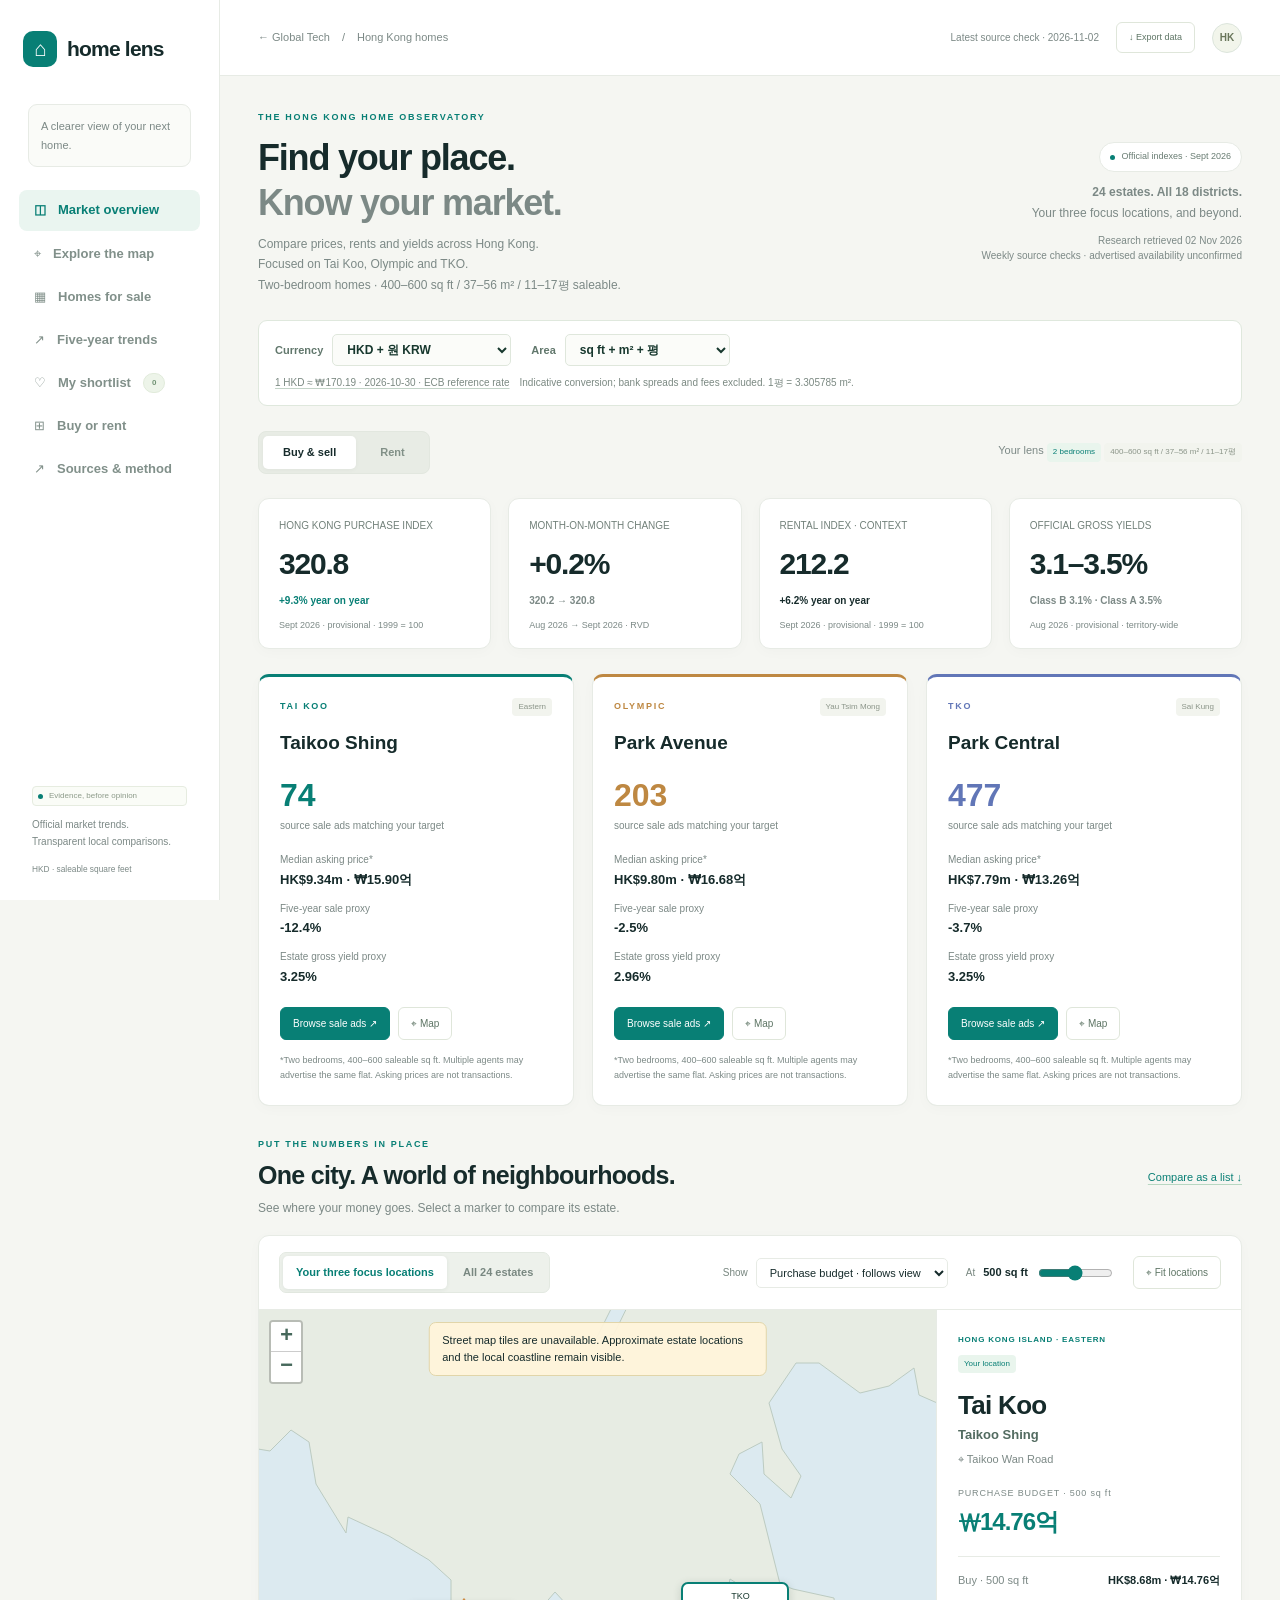
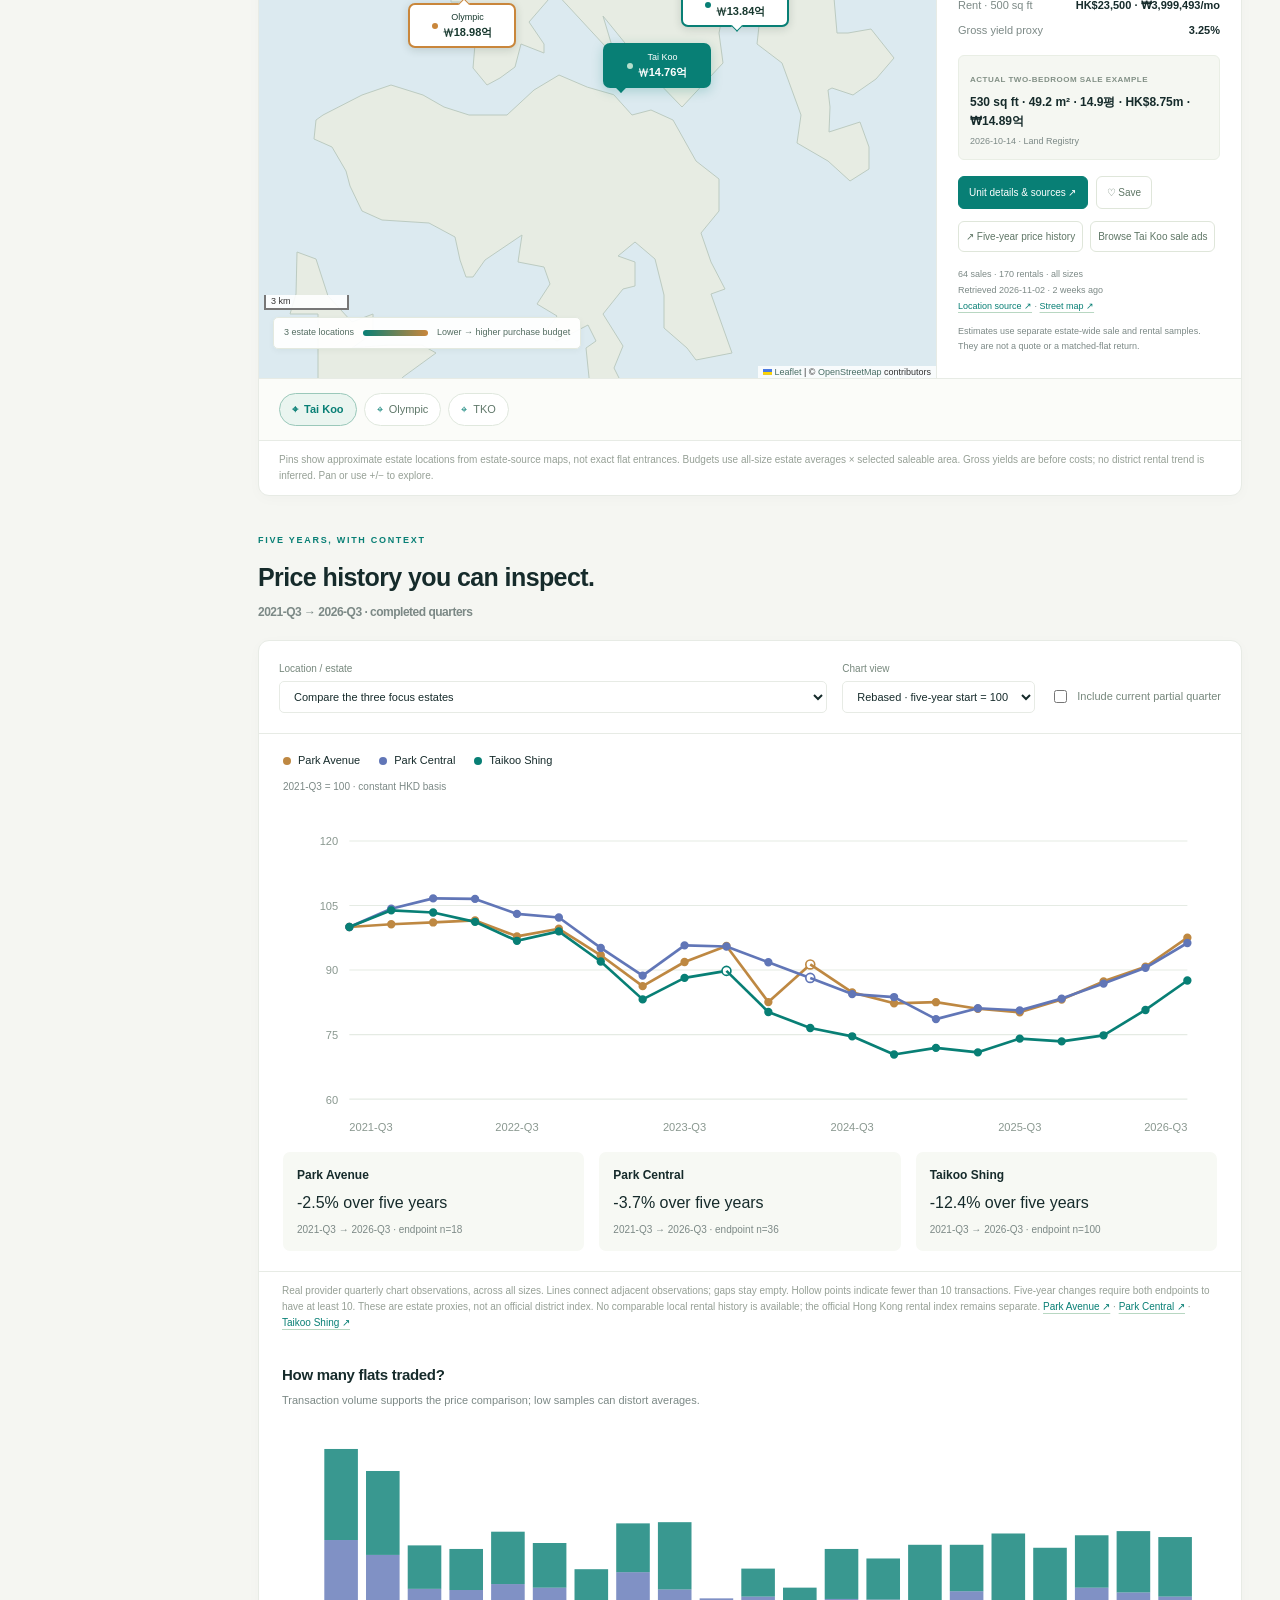
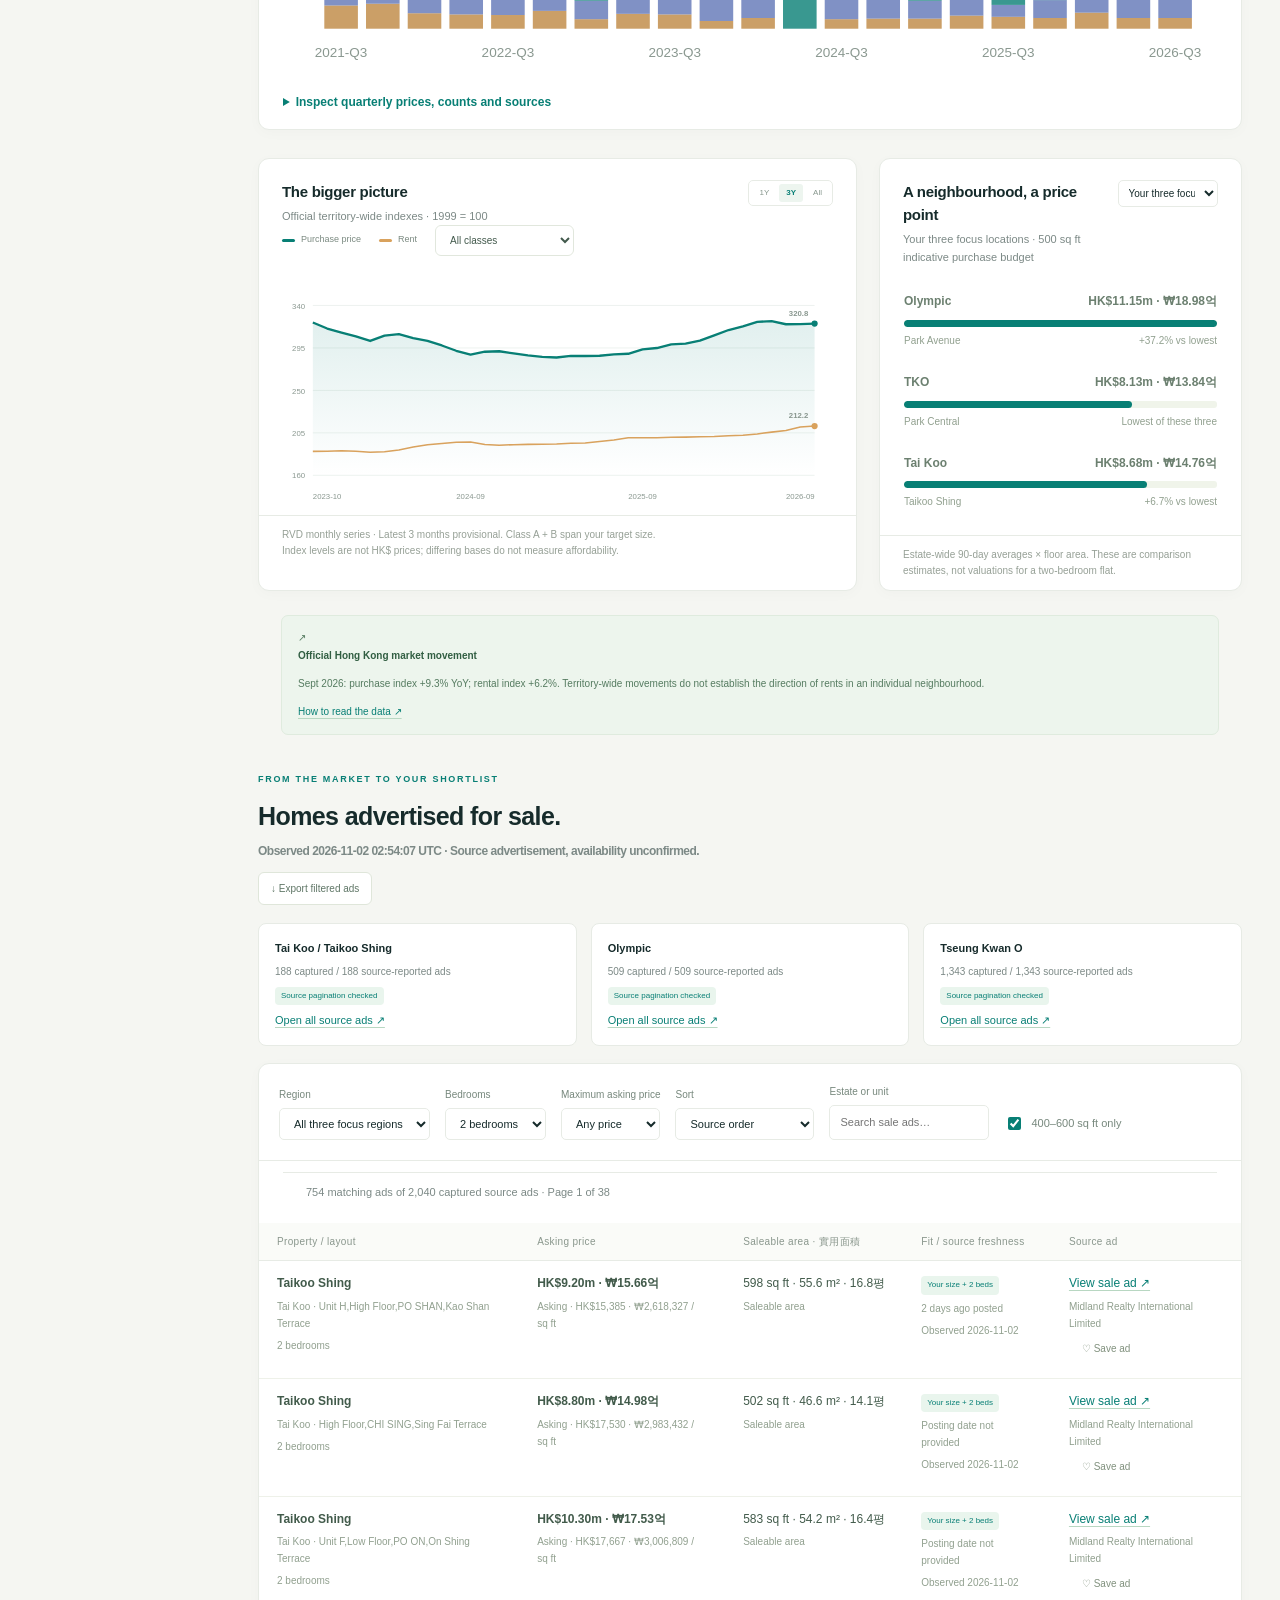
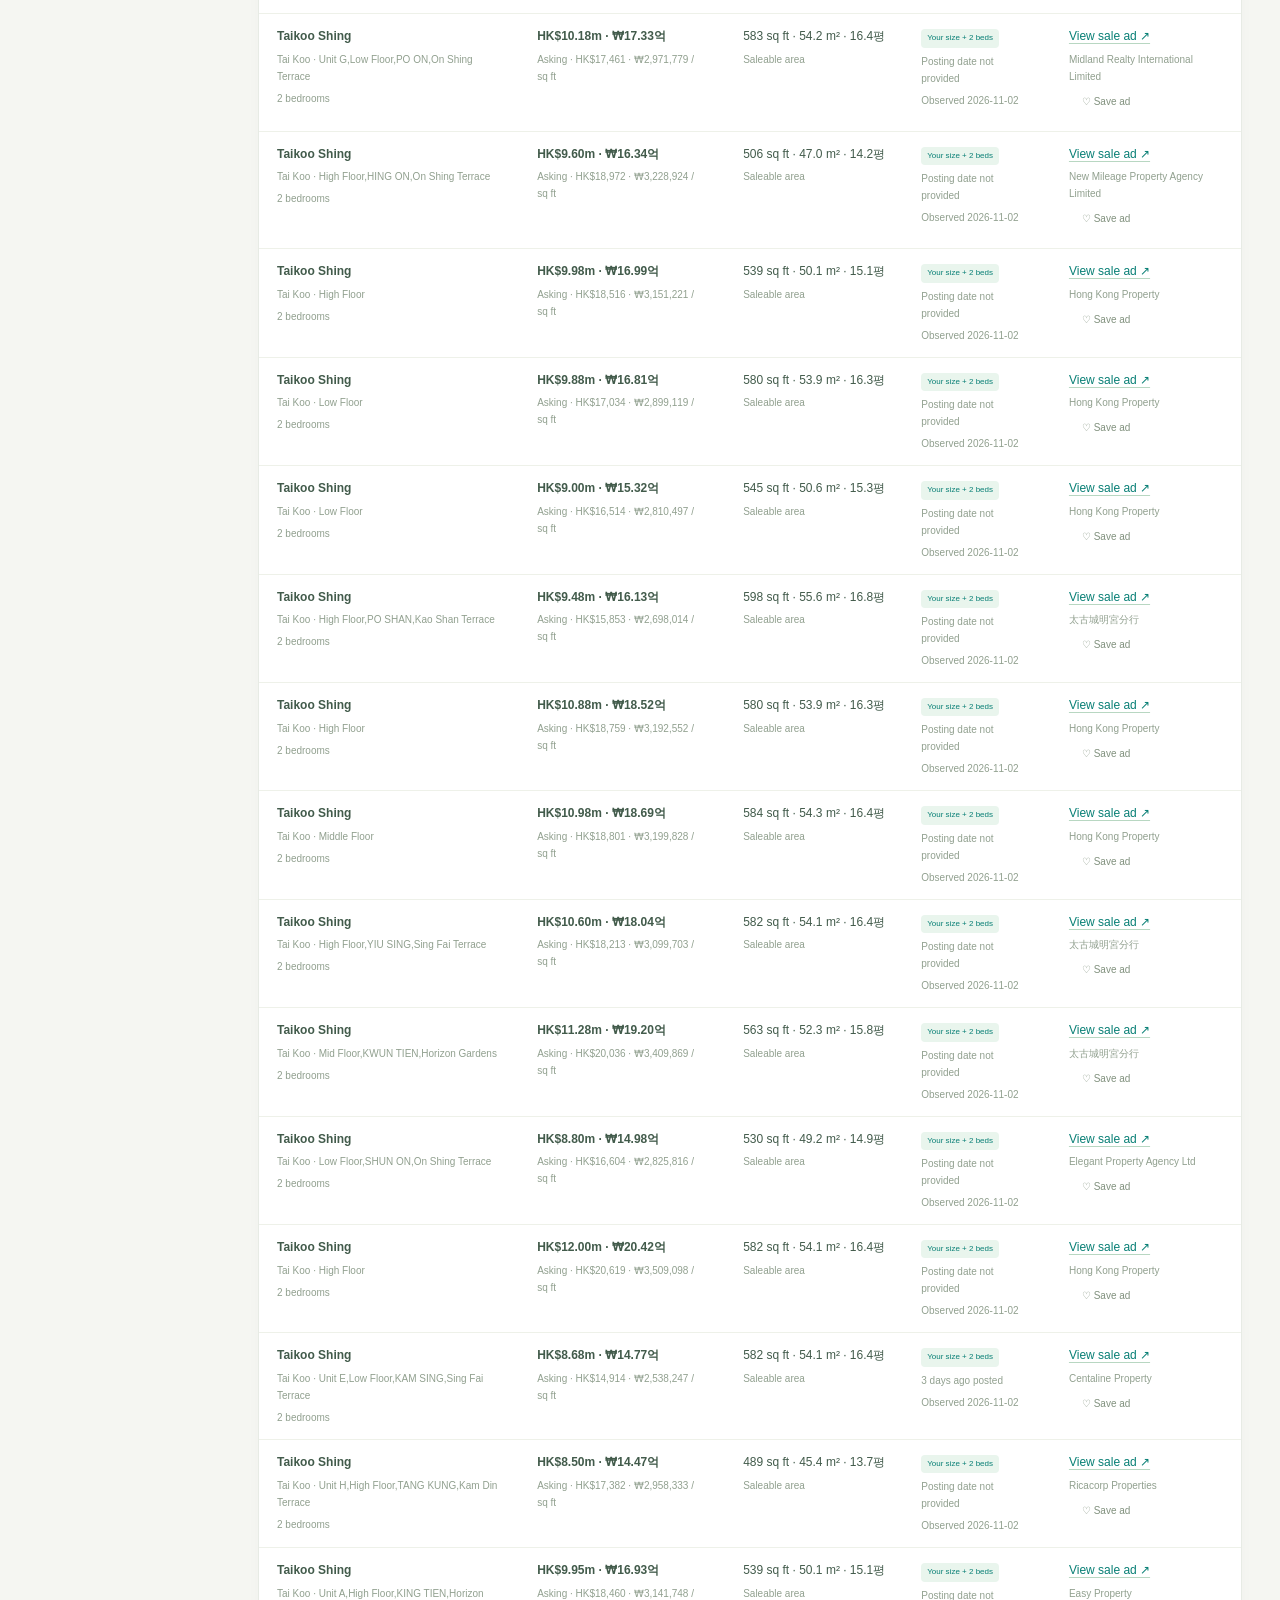
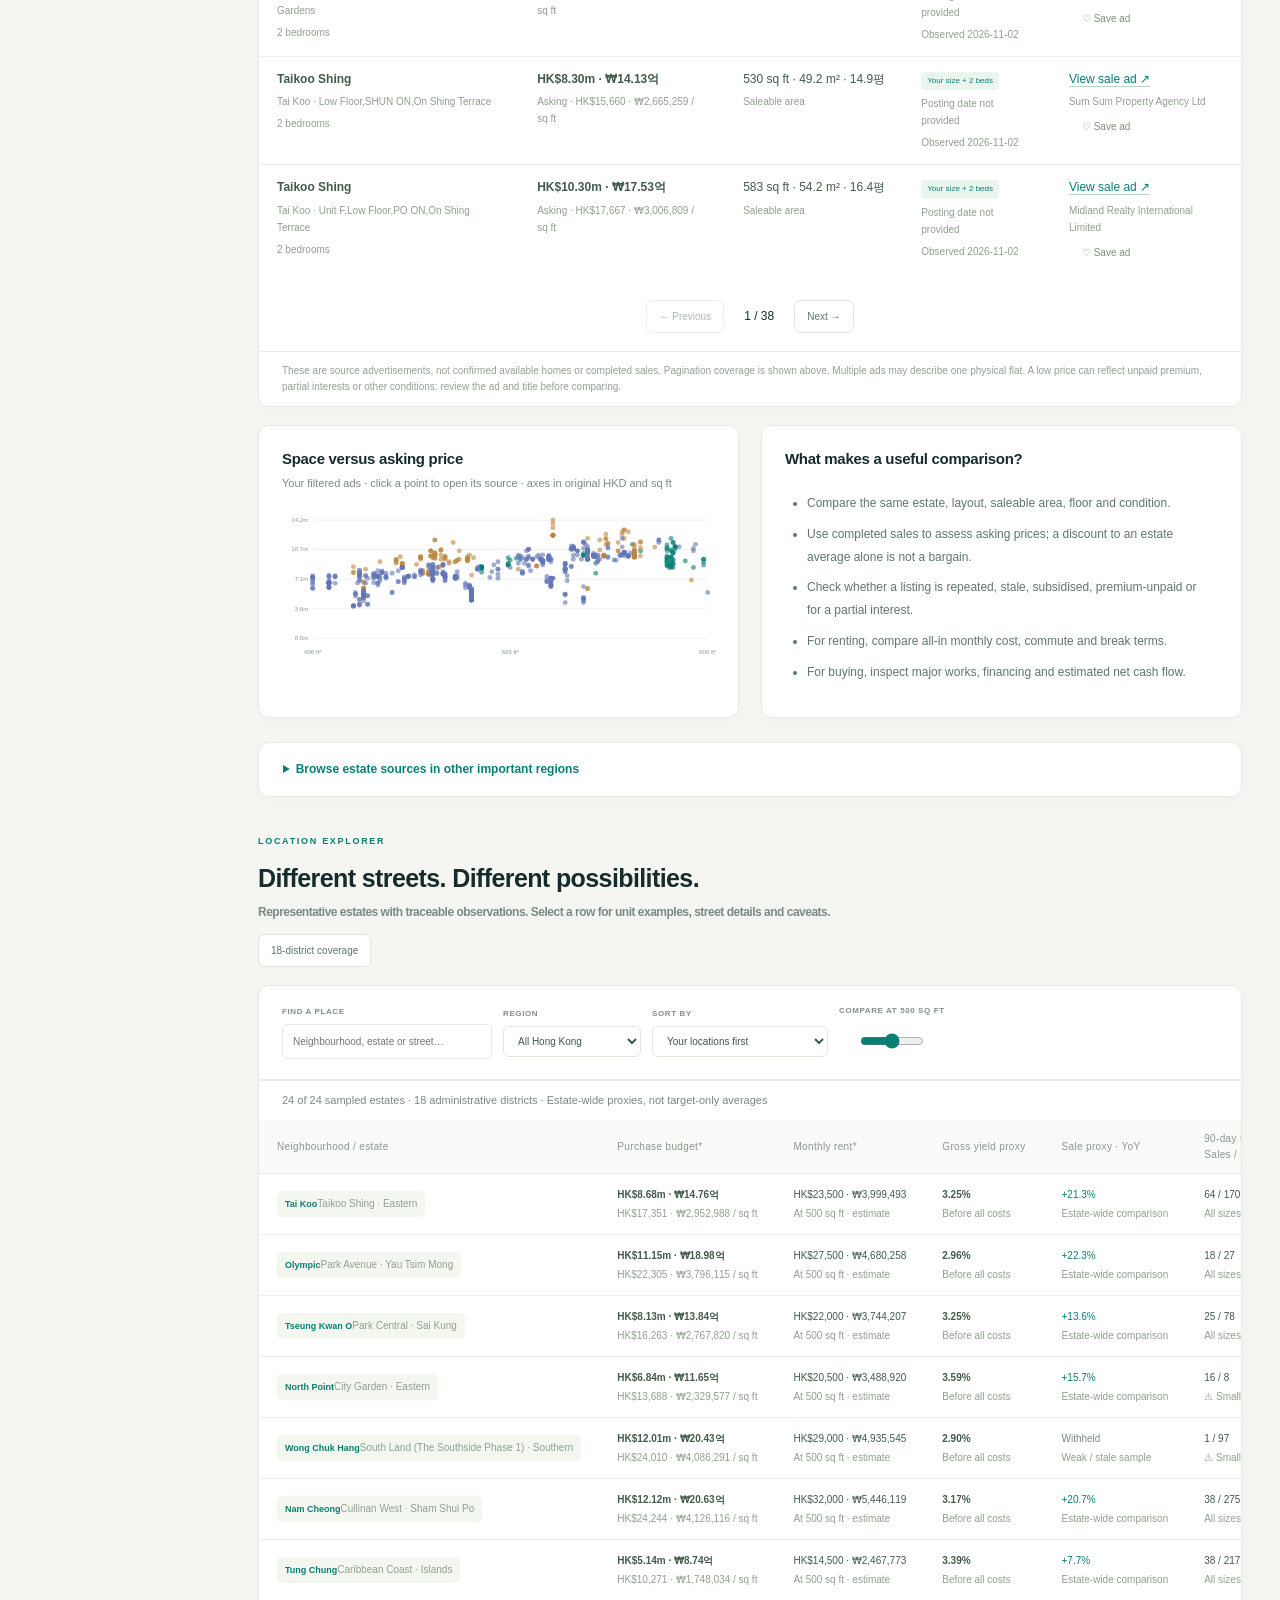
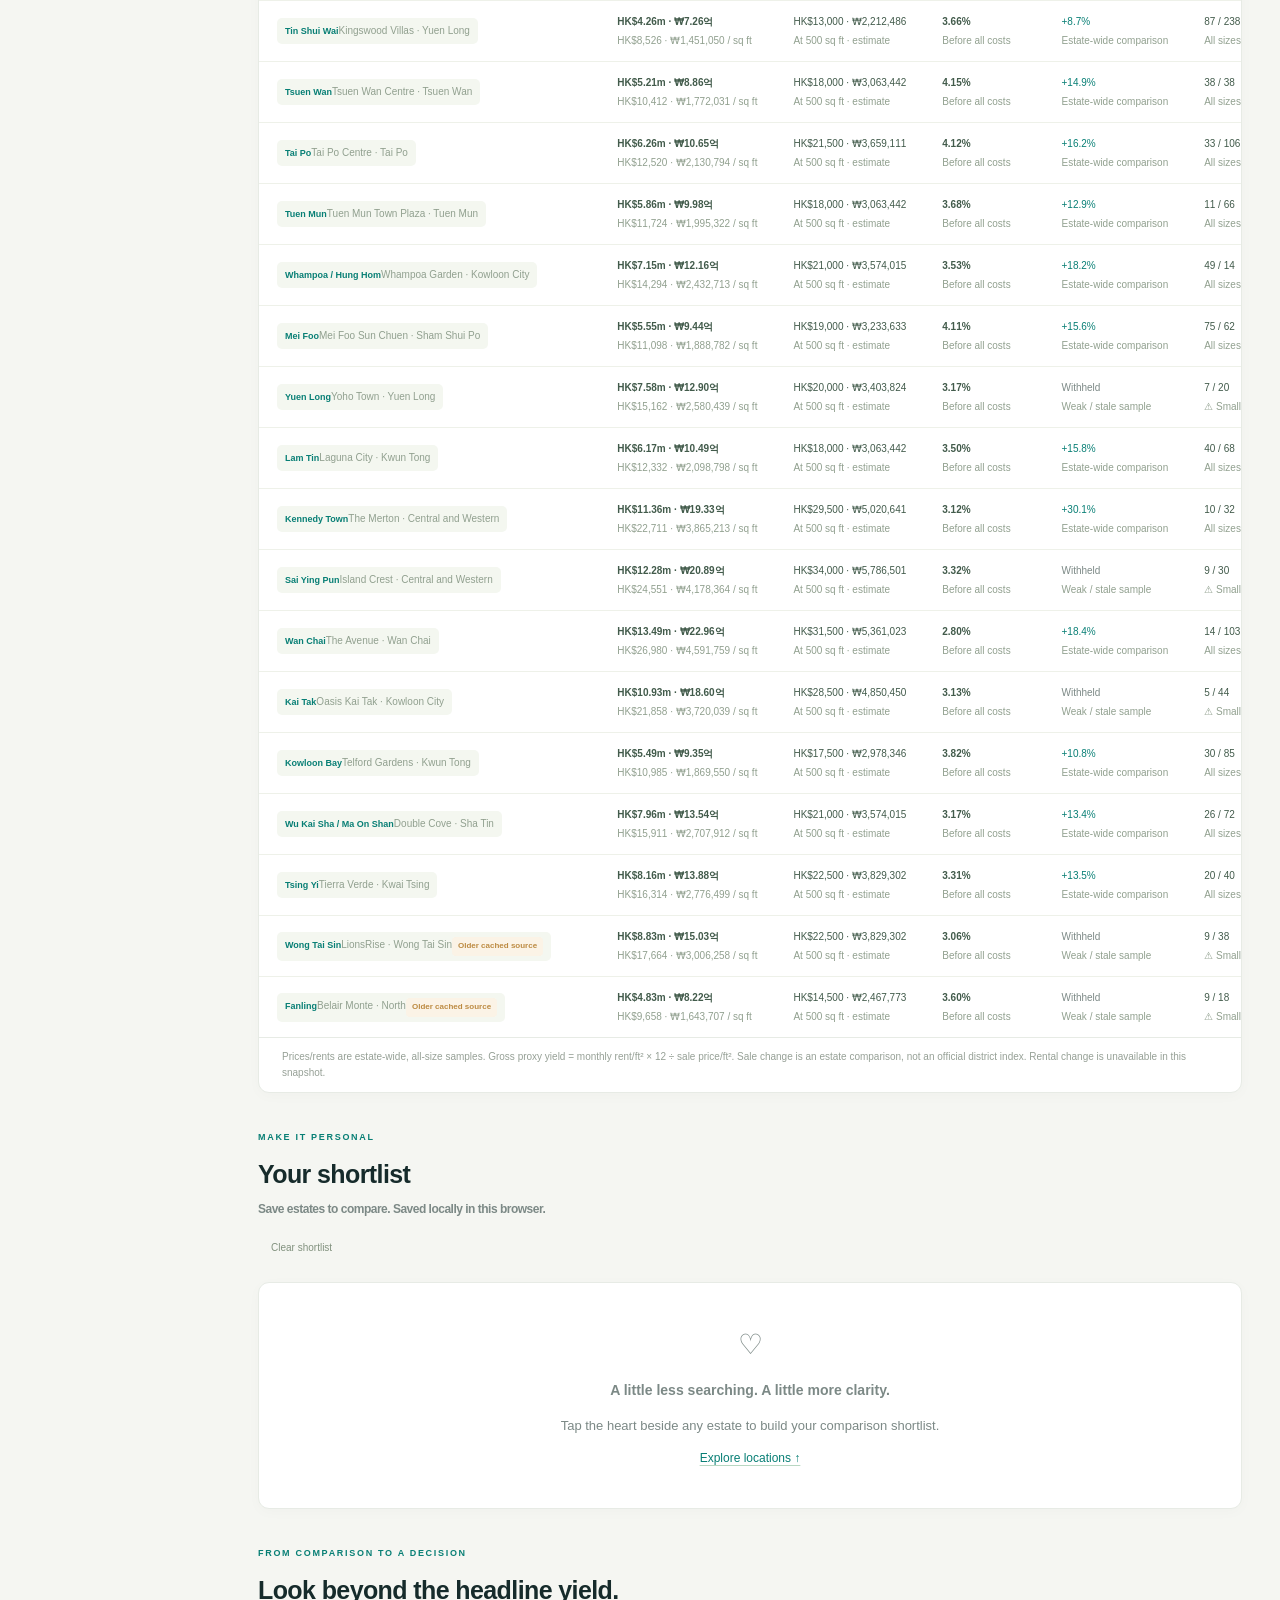
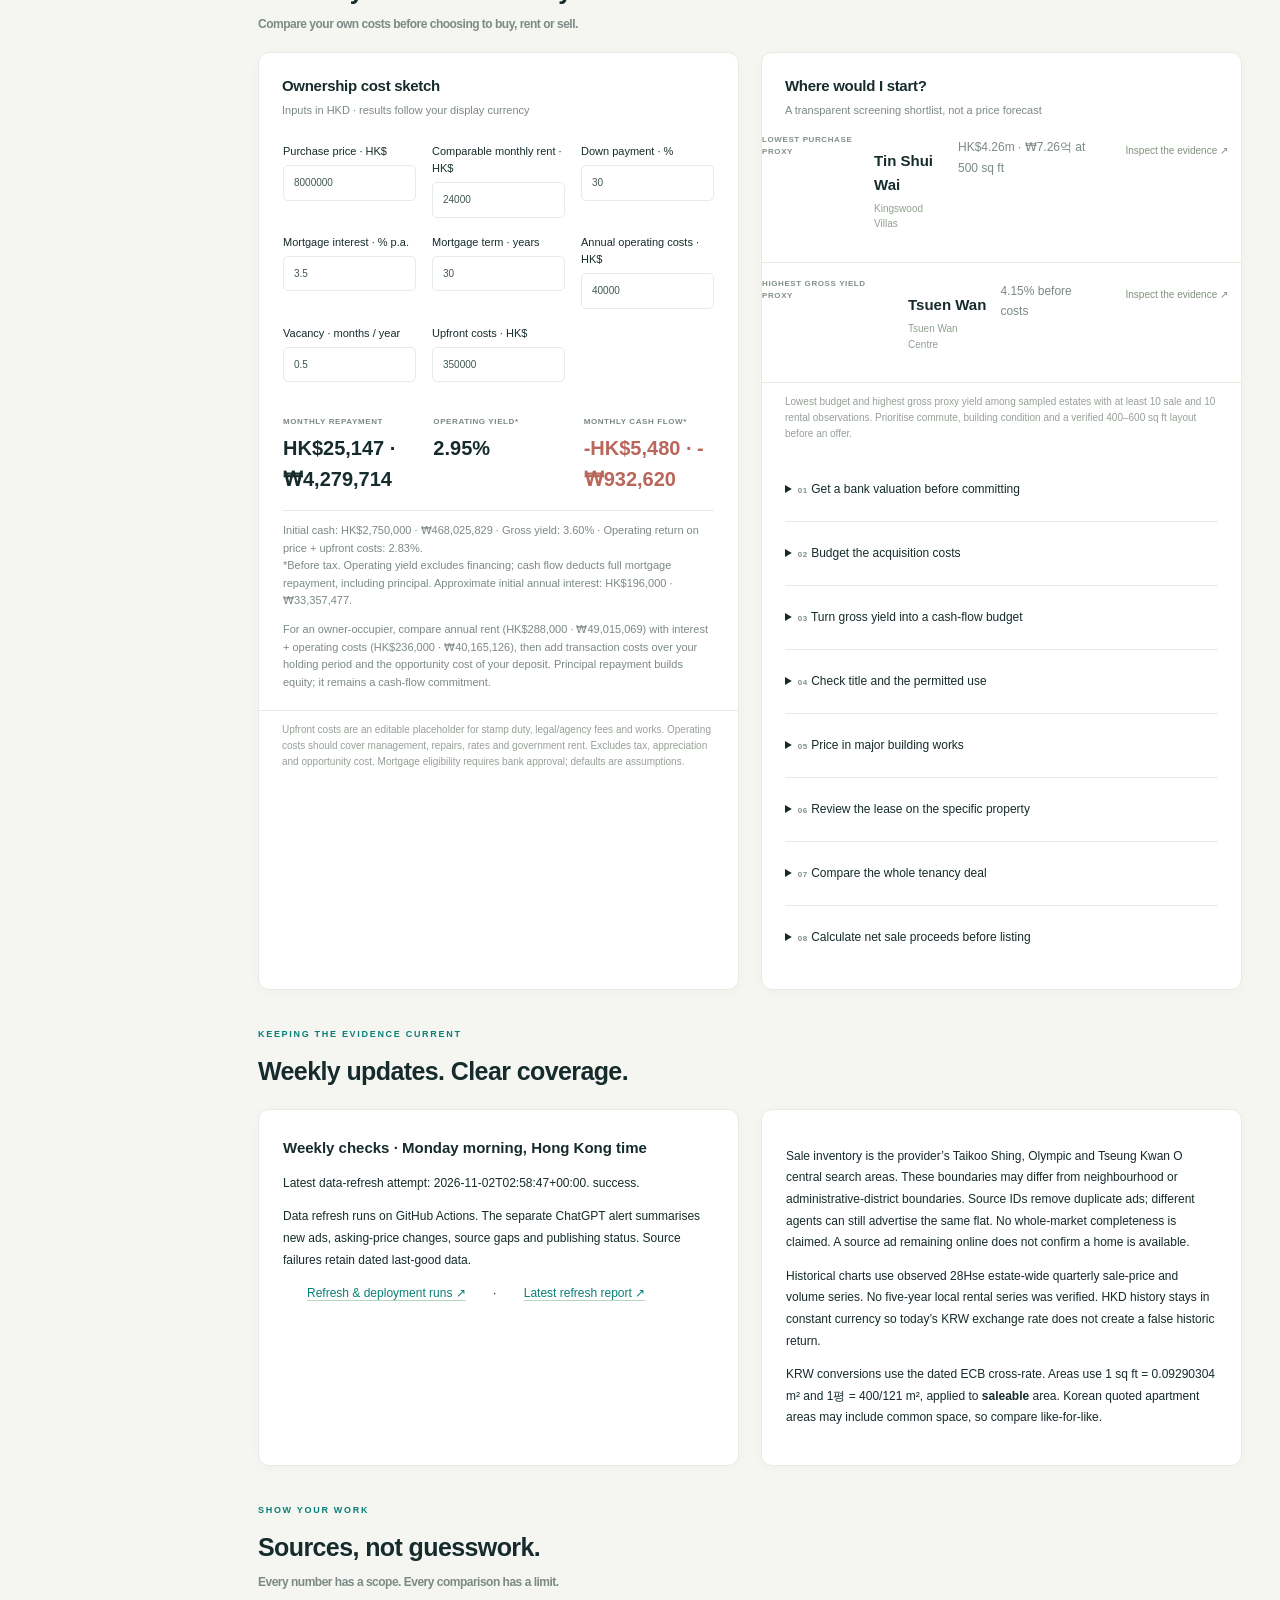
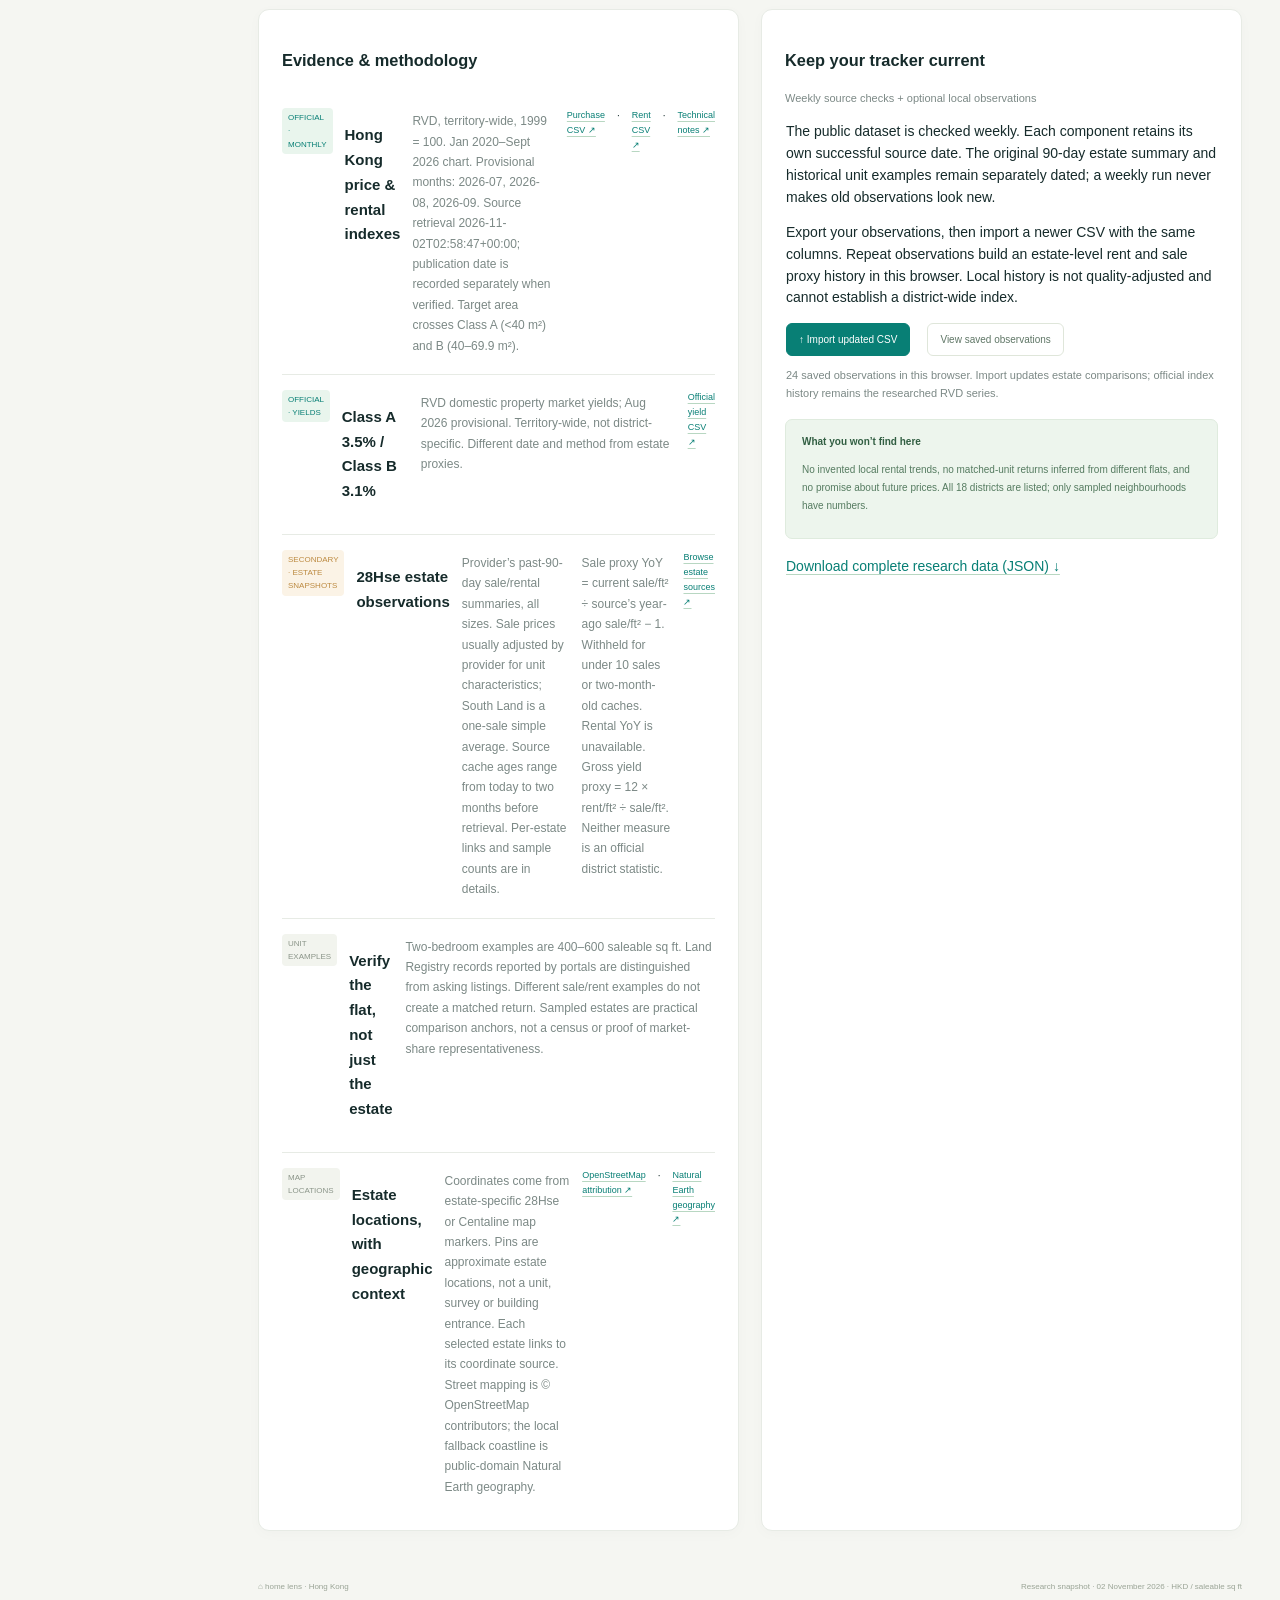
==== hong-kong-property/index.html @ 14cf3d38 "Add Hong Kong property map, sale inventory, five-year trends and weekly refresh [refresh-property]" ====
<!doctype html>
<html lang="en"><head><meta charset="utf-8"><meta name="viewport" content="width=device-width,initial-scale=1"><meta name="description" content="Compare Hong Kong home prices, rents and indicative yields, with official market indexes and traceable estate observations."><title>Home Lens — Hong Kong property tracker</title><link rel="stylesheet" href="vendor/leaflet.css"><link rel="stylesheet" href="style.css"><link rel="stylesheet" href="map.css"><link rel="stylesheet" href="preferences.css"><link rel="stylesheet" href="market.css"></head>
<body><div class="app-shell"><aside class="sidebar"><a href="#overview" class="brand"><span class="brand-icon">⌂</span> home lens<span class="mini-label">HONG KONG</span></a><div class="sidebar-note">A clearer view of your next home.</div><nav aria-label="Main navigation"><a class="nav-link active" href="#overview">◫ <span>Market overview</span></a><a class="nav-link" href="#map-view">⌖ <span>Explore the map</span></a><a class="nav-link" href="#for-sale">▦ <span>Homes for sale</span></a><a class="nav-link" href="#local-history">↗ <span>Five-year trends</span></a><a class="nav-link" href="#shortlist">♡ <span>My shortlist</span><span id="watchCount" class="pill">0</span></a><a class="nav-link" href="#decision">⊞ <span>Buy or rent</span></a><a class="nav-link" href="#sources">↗ <span>Sources & method</span></a></nav><div class="sidebar-bottom"><div class="source-badge"><span class="status-dot"></span> Evidence, before opinion</div><p>Official market trends.<br>Transparent local comparisons.</p><small>HKD · saleable square feet</small></div></aside>
<main class="main"><header class="topbar"><div class="breadcrumb"><a href="https://hangyul-son.github.io/global-tech-team-features/">← Global Tech</a><span>/</span> Hong Kong homes</div><div class="top-actions"><span class="muted" id="snapshotLabel">Research snapshot · 02 Nov 2026</span><button class="btn btn-outline" id="exportBtn">↓ Export data</button><span class="avatar">HK</span></div></header><div class="content">
<section id="overview"><div class="hero"><div class="hero-copy"><div class="eyebrow">THE HONG KONG HOME OBSERVATORY</div><h1>Find your place.<br><span class="muted">Know your market.</span></h1><p>Compare prices, rents and yields across Hong Kong.<br>Focused on Tai Koo, Olympic and TKO.<br>Two-bedroom homes · 400–600 sq ft / 37–56 m² / 11–17평 saleable.</p></div><div class="hero-meta"><span class="badge"><span class="status-dot"></span> <span id="officialPeriod">Official indexes · Sep 2026</span></span><p id="coverageHero">Loading verified observations…</p><small>Research retrieved 02 Nov 2026<br>Weekly source checks · advertised availability unconfirmed</small></div></div>
<div id="displayPreferences"></div><div class="tabs-row"><div class="mode-tabs" role="tablist" aria-label="Market view"><button class="mode-btn active" data-mode="buy" role="tab" aria-selected="true">Buy & sell</button><button class="mode-btn" data-mode="rent" role="tab" aria-selected="false">Rent</button></div><span class="help-text">Your lens <span class="tag teal">2 bedrooms</span> <span class="tag">400–600 sq ft / 37–56 m² / 11–17평</span></span></div>
<div class="metrics" id="metrics"></div><div id="focusCards" class="focus-grid"></div>
<section id="map-view" class="map-section" aria-labelledby="mapTitle">
<div class="map-heading"><div><div class="eyebrow">PUT THE NUMBERS IN PLACE</div><h2 id="mapTitle">One city. A world of neighbourhoods.</h2><p>See where your money goes. Select a marker to compare its estate.</p></div><a class="inline-link" href="#explore">Compare as a list ↓</a></div>
<div class="panel map-panel"><div class="map-toolbar"><div class="map-scope" role="group" aria-label="Locations on map"><button class="active" data-map-scope="featured" aria-pressed="true">Your three focus locations</button><button data-map-scope="all" aria-pressed="false">All 24 estates</button></div><div class="map-controls"><label for="mapMetric">Show<select id="mapMetric"><option value="auto">Purchase budget</option><option value="sale">Purchase budget</option><option value="rent">Monthly rent</option><option value="yield">Gross yield proxy</option></select></label><label for="mapSize">At <strong id="mapSizeLabel">500 sq ft</strong><input type="range" id="mapSize" min="400" max="600" step="10" value="500" aria-label="Floor area for map estimates"></label><button id="fitMap" class="btn btn-outline">⌖ Fit locations</button></div></div>
<div class="map-layout"><div class="map-stage"><div id="propertyMap" role="region" aria-label="Interactive Hong Kong estate map"></div><div id="mapNotice" class="map-notice hidden" role="status">Street map tiles are unavailable. Approximate estate locations and the local coastline remain visible.</div><div class="map-key"><span id="mapCount">3 locations</span><span class="map-gradient"></span><span id="mapLegend">Lower → higher purchase budget</span></div></div><aside id="mapEstateCard" class="map-estate-card" aria-label="Selected estate details" aria-live="polite"></aside></div>
<div class="map-quick-locations" id="mapQuickLocations" aria-label="Jump to a featured location"></div><div class="chart-foot">Pins show approximate estate locations from estate-source maps, not exact flat entrances. Budgets use all-size estate averages × selected saleable area. Gross yields are before costs; no district rental trend is inferred. Pan or use +/− to explore.</div></div></section>

<section id="local-history" class="market-section"><div class="section-title"><div><div class="eyebrow">FIVE YEARS, WITH CONTEXT</div><h2>Price history you can inspect.</h2><p id="localTrendPeriod">Loading quarterly estate observations…</p></div></div><div class="panel"><div class="trend-controls"><label>Location / estate<select id="trendEstate"><option value="focus">Compare the three focus estates</option></select></label><label>Chart view<select id="trendMeasure"><option value="rebased">Rebased · five-year start = 100</option><option value="absolute">Actual HK$ / saleable sq ft</option></select></label><label class="checkbox-label"><input type="checkbox" id="showPartial"> Include current partial quarter</label></div><div class="local-trend-legend" id="localTrendLegend"></div><div id="localTrendUnit" class="chart-axis-note"></div><div id="localTrendChart" class="chart-wrap"></div><div id="localTrendStats" class="local-trend-stats"></div><div class="chart-foot" id="trendMethod"></div><div class="panel-head"><div><h3 class="panel-title">How many flats traded?</h3><p class="panel-subtitle">Transaction volume supports the price comparison; low samples can distort averages.</p></div></div><div id="volumeChart" class="chart-wrap"></div><details class="trend-data-table"><summary>Inspect quarterly prices, counts and sources</summary><div class="table-wrap"><table><thead><tr><th>Estate</th><th>Quarter</th><th>Sale price / area</th><th>Transactions</th><th>Evidence</th></tr></thead><tbody id="trendDataRows"></tbody></table></div></details></div></section>
<div class="chart-grid"><article class="panel"><div class="panel-head"><div><h2 class="panel-title">The bigger picture</h2><p class="panel-subtitle">Official territory-wide indexes · 1999 = 100</p></div><div class="range-tabs" aria-label="Chart time range"><button class="range-btn" data-range="12">1Y</button><button class="range-btn active" data-range="36">3Y</button><button class="range-btn" data-range="all">All</button></div></div><div class="legend"><span><i class="legend-dot" style="background:#087f75"></i>Purchase price</span><span><i class="legend-dot" style="background:#d9a25d"></i>Rent</span><select id="indexClass" aria-label="Index property class"><option value="">All classes</option><option value="A">Class A · under 40 m²</option><option value="B">Class B · 40–69.9 m²</option></select></div><div id="indexChart" class="chart-wrap"></div><div class="chart-foot">RVD monthly series · Latest 3 months provisional. Class A + B span your target size.<br>Index levels are not HK$ prices; differing bases do not measure affordability.</div></article>
<article class="panel"><div class="panel-head"><div><h2 class="panel-title" id="barTitle">A neighbourhood, a price point</h2><p class="panel-subtitle" id="barSubtitle">Your three focus locations · 500 sq ft indicative budget</p></div><select id="barScope" aria-label="Locations shown in comparison chart"><option value="featured">Your three focus locations</option><option value="all">All 24 estates</option></select></div><div id="districtBars" class="comparison-bars"></div><div class="chart-foot">Estate-wide 90-day averages × floor area. These are comparison estimates, not valuations for a two-bedroom flat.</div></article></div>
<div class="callout"><span>↗</span><div><strong id="marketHeadline">Loading market signal…</strong><p id="marketSignal"></p></div><a class="inline-link" href="#sources">How to read the data ↗</a></div></section>
<section id="for-sale" class="market-section"><div class="section-title"><div><div class="eyebrow">FROM THE MARKET TO YOUR SHORTLIST</div><h2>Homes advertised for sale.</h2><p id="inventoryAsOf">Loading source inventory…</p></div><button class="btn btn-outline" id="exportListings">↓ Export filtered ads</button></div><div id="inventoryCoverage" class="inventory-coverage"></div><div class="panel"><div class="listing-filters"><label>Region<select id="listingRegion"><option value="all">All three focus regions</option><option value="taikoo">Tai Koo / Taikoo Shing</option><option value="olympic">Olympic</option><option value="tko">TKO central</option></select></label><label>Bedrooms<select id="listingBeds"><option value="2">2 bedrooms</option><option value="all">All layouts</option><option value="1">1 bedroom</option><option value="3">3 bedrooms</option><option value="4">4 bedrooms</option></select></label><label>Maximum asking price<select id="listingBudget"><option value="">Any price</option><option value="6000000">HK$6m</option><option value="8000000">HK$8m</option><option value="10000000">HK$10m</option><option value="12000000">HK$12m</option><option value="15000000">HK$15m</option></select></label><label>Sort<select id="listingSort"><option value="source">Source order</option><option value="price">Lowest asking price</option><option value="psf">Lowest price / area</option><option value="area">Largest floor area</option></select></label><label>Estate or unit<input id="listingSearch" type="search" placeholder="Search sale ads…"></label><label class="checkbox-label"><input id="listingTarget" type="checkbox" checked> 400–600 sq ft only</label></div><p id="listingCount" class="table-count"></p><div class="table-wrap"><table class="sale-listings-table"><thead><tr><th>Property / layout</th><th>Asking price</th><th>Saleable area · 實用面積</th><th>Fit / source freshness</th><th>Source ad</th></tr></thead><tbody id="saleListingRows"></tbody></table></div><div class="listing-pagination"><button class="btn btn-outline" id="listingPrev">← Previous</button><span id="listingPageLabel"></span><button class="btn btn-outline" id="listingNext">Next →</button></div><div class="chart-foot">These are source advertisements, not confirmed available homes or completed sales. Pagination coverage is shown above. Multiple ads may describe one physical flat. A low price can reflect unpaid premium, partial interests or other conditions: review the ad and title before comparing.</div></div><div class="grid-two" style="margin-top:18px"><article class="panel"><div class="panel-head"><div><h3 class="panel-title">Space versus asking price</h3><p class="panel-subtitle">Your filtered ads · click a point to open its source · axes in original HKD and sq ft</p></div></div><div id="inventoryScatter" class="chart-wrap"></div></article><article class="panel"><div class="panel-head"><div><h3 class="panel-title">What makes a useful comparison?</h3></div></div><ul class="market-checks"><li>Compare the same estate, layout, saleable area, floor and condition.</li><li>Use completed sales to assess asking prices; a discount to an estate average alone is not a bargain.</li><li>Check whether a listing is repeated, stale, subsidised, premium-unpaid or for a partial interest.</li><li>For renting, compare all-in monthly cost, commute and break terms.</li><li>For buying, inspect major works, financing and estimated net cash flow.</li></ul></article></div><details class="panel region-source-directory"><summary>Browse estate sources in other important regions</summary><div id="otherRegionSources" class="neighborhood-grid"></div></details></section>
<section id="explore"><div class="section-title"><div><div class="eyebrow">LOCATION EXPLORER</div><h2>Different streets. Different possibilities.</h2><p>Representative estates with traceable observations. Select a row for unit examples, street details and caveats.</p></div><button class="btn btn-outline" id="coverageBtn">18-district coverage</button></div>
<div class="panel"><div class="filters"><div class="field"><label for="search">Find a place</label><input class="search-input" id="search" placeholder="Neighbourhood, estate or street…" type="search"></div><div class="field"><label for="region">Region</label><select id="region"><option value="all">All Hong Kong</option><option>Hong Kong Island</option><option>Kowloon</option><option>New Territories</option></select></div><div class="field"><label for="sort">Sort by</label><select id="sort"><option value="featured">Your locations first</option><option value="price">Lowest purchase budget</option><option value="rent">Lowest monthly rent</option><option value="yield">Highest indicative yield</option><option value="change">Highest sale proxy change</option></select></div><div class="field size-control"><label for="size">Compare at <strong id="sizeLabel">500 sq ft</strong></label><input id="size" type="range" min="400" max="600" step="10" value="500"></div></div>
<div class="table-count" id="tableCount"></div><div class="table-wrap"><table><thead id="tableHead"></thead><tbody id="estateRows"></tbody></table></div><div class="chart-foot">Prices/rents are estate-wide, all-size samples. Gross proxy yield = monthly rent/ft² × 12 ÷ sale price/ft². Sale change is an estate comparison, not an official district index. Rental change is unavailable in this snapshot.</div></div><div id="coverage" class="panel hidden" style="margin-top:18px"><div class="panel-head"><div><h3>All 18 administrative districts</h3><p class="panel-subtitle">Neighbourhood names and government districts are different geographies.</p></div></div><div class="neighborhood-grid" id="coverageGrid"></div><div class="chart-foot">A sampled estate does not represent every street or the whole administrative district. “Not sampled” means no verified numeric observation in this release.</div></div></section>
<section id="shortlist"><div class="section-title"><div><div class="eyebrow">MAKE IT PERSONAL</div><h2>Your shortlist</h2><p>Save estates to compare. Saved locally in this browser.</p></div><button class="btn btn-quiet" id="clearWatch">Clear shortlist</button></div><div class="grid-two" id="watchlist"></div></section>
<section id="decision"><div class="section-title"><div><div class="eyebrow">FROM COMPARISON TO A DECISION</div><h2>Look beyond the headline yield.</h2><p>Compare your own costs before choosing to buy, rent or sell.</p></div></div><div class="grid-two"><article class="panel"><div class="panel-head"><div><h3 class="panel-title">Ownership cost sketch</h3><p class="panel-subtitle">Inputs in HKD · results follow your display currency</p></div></div><div class="detail-grid" id="calculator"><label class="field">Purchase price · HK$<input id="calcPrice" type="number" min="1" step="100000" value="8000000"></label><label class="field">Comparable monthly rent · HK$<input id="calcRent" type="number" min="0" step="500" value="24000"></label><label class="field">Down payment · %<input id="calcDown" type="number" min="0" max="100" value="30"></label><label class="field">Mortgage interest · % p.a.<input id="calcRate" type="number" min="0" max="20" step="0.1" value="3.5"></label><label class="field">Mortgage term · years<input id="calcYears" type="number" min="1" max="40" value="30"></label><label class="field">Annual operating costs · HK$<input id="calcCosts" type="number" min="0" step="1000" value="40000"></label><label class="field">Vacancy · months / year<input id="calcVacancy" type="number" min="0" max="12" step="0.5" value="0.5"></label><label class="field">Upfront costs · HK$<input id="calcUpfront" type="number" min="0" step="1000" value="350000"></label></div><div id="calcOutput"></div><div class="chart-foot">Upfront costs are an editable placeholder for stamp duty, legal/agency fees and works. Operating costs should cover management, repairs, rates and government rent. Excludes tax, appreciation and opportunity cost. Mortgage eligibility requires bank approval; defaults are assumptions.</div></article>
<article class="panel"><div class="panel-head"><div><h3 class="panel-title">Where would I start?</h3><p class="panel-subtitle">A transparent screening shortlist, not a price forecast</p></div></div><div id="recommendations"></div><div class="chart-foot">Lowest budget and highest gross proxy yield among sampled estates with at least 10 sale and 10 rental observations. Prioritise commute, building condition and a verified 400–600 sq ft layout before an offer.</div><div id="decisionNotes" class="checklist"></div></article></div></section>
<section id="weekly-updates" class="market-section"><div class="section-title"><div><div class="eyebrow">KEEPING THE EVIDENCE CURRENT</div><h2>Weekly updates. Clear coverage.</h2></div></div><div class="grid-two"><article class="panel" id="weeklyStatus"></article><article class="panel" id="marketSources"></article></div></section><section id="sources"><div class="section-title"><div><div class="eyebrow">SHOW YOUR WORK</div><h2>Sources, not guesswork.</h2><p>Every number has a scope. Every comparison has a limit.</p></div></div><div class="grid-two"><article class="panel"><div class="panel-head"><h3>Evidence & methodology</h3></div><div class="source-list" id="sourceList"></div></article><article class="panel"><div class="panel-head"><div><h3>Keep your tracker current</h3><p class="panel-subtitle">Weekly source checks + optional local observations</p></div></div><p>The public dataset is checked weekly. Each component retains its own successful source date. The original 90-day estate summary and historical unit examples remain separately dated; a weekly run never makes old observations look new.</p><p>Export your observations, then import a newer CSV with the same columns. Repeat observations build an estate-level rent and sale proxy history in this browser. Local history is not quality-adjusted and cannot establish a district-wide index.</p><div class="top-actions"><button class="btn btn-primary" id="importBtn">↑ Import updated CSV</button><input type="file" id="importFile" accept=".csv,text/csv" hidden><button class="btn btn-outline" id="historyBtn">View saved observations</button></div><p id="historyStatus" class="help-text"></p><div class="callout"><div><strong>What you won’t find here</strong><p>No invented local rental trends, no matched-unit returns inferred from different flats, and no promise about future prices. All 18 districts are listed; only sampled neighbourhoods have numbers.</p></div></div><a class="inline-link" href="data.json" download>Download complete research data (JSON) ↓</a></article></div></section>
<footer class="footer"><span>⌂ home lens · Hong Kong</span><span>Research snapshot · 02 November 2026 · HKD / saleable sq ft</span></footer>
</div></main></div><div class="modal-backdrop hidden" id="modalBackdrop"><section class="modal" id="modal" role="dialog" aria-modal="true" aria-labelledby="modalTitle" tabindex="-1"><div class="modal-head"><h2 id="modalTitle"></h2><button class="close-btn" id="closeModal" aria-label="Close details">×</button></div><div id="modalBody"></div></section></div><div id="toast" class="toast hidden" role="status"></div><script src="preferences.js"></script><script src="vendor/leaflet.js"></script><script src="market.js"></script><script src="map.js"></script><script src="app.js"></script></body></html>
---- hong-kong-property/vendor/leaflet.css ----
/* required styles */

.leaflet-pane,
.leaflet-tile,
.leaflet-marker-icon,
.leaflet-marker-shadow,
.leaflet-tile-container,
.leaflet-pane > svg,
.leaflet-pane > canvas,
.leaflet-zoom-box,
.leaflet-image-layer,
.leaflet-layer {
	position: absolute;
	left: 0;
	top: 0;
	}
.leaflet-container {
	overflow: hidden;
	}
.leaflet-tile,
.leaflet-marker-icon,
.leaflet-marker-shadow {
	-webkit-user-select: none;
	   -moz-user-select: none;
	        user-select: none;
	  -webkit-user-drag: none;
	}
/* Prevents IE11 from highlighting tiles in blue */
.leaflet-tile::selection {
	background: transparent;
}
/* Safari renders non-retina tile on retina better with this, but Chrome is worse */
.leaflet-safari .leaflet-tile {
	image-rendering: -webkit-optimize-contrast;
	}
/* hack that prevents hw layers "stretching" when loading new tiles */
.leaflet-safari .leaflet-tile-container {
	width: 1600px;
	height: 1600px;
	-webkit-transform-origin: 0 0;
	}
.leaflet-marker-icon,
.leaflet-marker-shadow {
	display: block;
	}
/* .leaflet-container svg: reset svg max-width decleration shipped in Joomla! (joomla.org) 3.x */
/* .leaflet-container img: map is broken in FF if you have max-width: 100% on tiles */
.leaflet-container .leaflet-overlay-pane svg {
	max-width: none !important;
	max-height: none !important;
	}
.leaflet-container .leaflet-marker-pane img,
.leaflet-container .leaflet-shadow-pane img,
.leaflet-container .leaflet-tile-pane img,
.leaflet-container img.leaflet-image-layer,
.leaflet-container .leaflet-tile {
	max-width: none !important;
	max-height: none !important;
	width: auto;
	padding: 0;
	}

.leaflet-container img.leaflet-tile {
	/* See: https://bugs.chromium.org/p/chromium/issues/detail?id=600120 */
	mix-blend-mode: plus-lighter;
}

.leaflet-container.leaflet-touch-zoom {
	-ms-touch-action: pan-x pan-y;
	touch-action: pan-x pan-y;
	}
.leaflet-container.leaflet-touch-drag {
	-ms-touch-action: pinch-zoom;
	/* Fallback for FF which doesn't support pinch-zoom */
	touch-action: none;
	touch-action: pinch-zoom;
}
.leaflet-container.leaflet-touch-drag.leaflet-touch-zoom {
	-ms-touch-action: none;
	touch-action: none;
}
.leaflet-container {
	-webkit-tap-highlight-color: transparent;
}
.leaflet-container a {
	-webkit-tap-highlight-color: rgba(51, 181, 229, 0.4);
}
.leaflet-tile {
	filter: inherit;
	visibility: hidden;
	}
.leaflet-tile-loaded {
	visibility: inherit;
	}
.leaflet-zoom-box {
	width: 0;
	height: 0;
	-moz-box-sizing: border-box;
	     box-sizing: border-box;
	z-index: 800;
	}
/* workaround for https://bugzilla.mozilla.org/show_bug.cgi?id=888319 */
.leaflet-overlay-pane svg {
	-moz-user-select: none;
	}

.leaflet-pane         { z-index: 400; }

.leaflet-tile-pane    { z-index: 200; }
.leaflet-overlay-pane { z-index: 400; }
.leaflet-shadow-pane  { z-index: 500; }
.leaflet-marker-pane  { z-index: 600; }
.leaflet-tooltip-pane   { z-index: 650; }
.leaflet-popup-pane   { z-index: 700; }

.leaflet-map-pane canvas { z-index: 100; }
.leaflet-map-pane svg    { z-index: 200; }

.leaflet-vml-shape {
	width: 1px;
	height: 1px;
	}
.lvml {
	behavior: url(#default#VML);
	display: inline-block;
	position: absolute;
	}


/* control positioning */

.leaflet-control {
	position: relative;
	z-index: 800;
	pointer-events: visiblePainted; /* IE 9-10 doesn't have auto */
	pointer-events: auto;
	}
.leaflet-top,
.leaflet-bottom {
	position: absolute;
	z-index: 1000;
	pointer-events: none;
	}
.leaflet-top {
	top: 0;
	}
.leaflet-right {
	right: 0;
	}
.leaflet-bottom {
	bottom: 0;
	}
.leaflet-left {
	left: 0;
	}
.leaflet-control {
	float: left;
	clear: both;
	}
.leaflet-right .leaflet-control {
	float: right;
	}
.leaflet-top .leaflet-control {
	margin-top: 10px;
	}
.leaflet-bottom .leaflet-control {
	margin-bottom: 10px;
	}
.leaflet-left .leaflet-control {
	margin-left: 10px;
	}
.leaflet-right .leaflet-control {
	margin-right: 10px;
	}


/* zoom and fade animations */

.leaflet-fade-anim .leaflet-popup {
	opacity: 0;
	-webkit-transition: opacity 0.2s linear;
	   -moz-transition: opacity 0.2s linear;
	        transition: opacity 0.2s linear;
	}
.leaflet-fade-anim .leaflet-map-pane .leaflet-popup {
	opacity: 1;
	}
.leaflet-zoom-animated {
	-webkit-transform-origin: 0 0;
	    -ms-transform-origin: 0 0;
	        transform-origin: 0 0;
	}
svg.leaflet-zoom-animated {
	will-change: transform;
}

.leaflet-zoom-anim .leaflet-zoom-animated {
	-webkit-transition: -webkit-transform 0.25s cubic-bezier(0,0,0.25,1);
	   -moz-transition:    -moz-transform 0.25s cubic-bezier(0,0,0.25,1);
	        transition:         transform 0.25s cubic-bezier(0,0,0.25,1);
	}
.leaflet-zoom-anim .leaflet-tile,
.leaflet-pan-anim .leaflet-tile {
	-webkit-transition: none;
	   -moz-transition: none;
	        transition: none;
	}

.leaflet-zoom-anim .leaflet-zoom-hide {
	visibility: hidden;
	}


/* cursors */

.leaflet-interactive {
	cursor: pointer;
	}
.leaflet-grab {
	cursor: -webkit-grab;
	cursor:    -moz-grab;
	cursor:         grab;
	}
.leaflet-crosshair,
.leaflet-crosshair .leaflet-interactive {
	cursor: crosshair;
	}
.leaflet-popup-pane,
.leaflet-control {
	cursor: auto;
	}
.leaflet-dragging .leaflet-grab,
.leaflet-dragging .leaflet-grab .leaflet-interactive,
.leaflet-dragging .leaflet-marker-draggable {
	cursor: move;
	cursor: -webkit-grabbing;
	cursor:    -moz-grabbing;
	cursor:         grabbing;
	}

/* marker & overlays interactivity */
.leaflet-marker-icon,
.leaflet-marker-shadow,
.leaflet-image-layer,
.leaflet-pane > svg path,
.leaflet-tile-container {
	pointer-events: none;
	}

.leaflet-marker-icon.leaflet-interactive,
.leaflet-image-layer.leaflet-interactive,
.leaflet-pane > svg path.leaflet-interactive,
svg.leaflet-image-layer.leaflet-interactive path {
	pointer-events: visiblePainted; /* IE 9-10 doesn't have auto */
	pointer-events: auto;
	}

/* visual tweaks */

.leaflet-container {
	background: #ddd;
	outline-offset: 1px;
	}
.leaflet-container a {
	color: #0078A8;
	}
.leaflet-zoom-box {
	border: 2px dotted #38f;
	background: rgba(255,255,255,0.5);
	}


/* general typography */
.leaflet-container {
	font-family: "Helvetica Neue", Arial, Helvetica, sans-serif;
	font-size: 12px;
	font-size: 0.75rem;
	line-height: 1.5;
	}


/* general toolbar styles */

.leaflet-bar {
	box-shadow: 0 1px 5px rgba(0,0,0,0.65);
	border-radius: 4px;
	}
.leaflet-bar a {
	background-color: #fff;
	border-bottom: 1px solid #ccc;
	width: 26px;
	height: 26px;
	line-height: 26px;
	display: block;
	text-align: center;
	text-decoration: none;
	color: black;
	}
.leaflet-bar a,
.leaflet-control-layers-toggle {
	background-position: 50% 50%;
	background-repeat: no-repeat;
	display: block;
	}
.leaflet-bar a:hover,
.leaflet-bar a:focus {
	background-color: #f4f4f4;
	}
.leaflet-bar a:first-child {
	border-top-left-radius: 4px;
	border-top-right-radius: 4px;
	}
.leaflet-bar a:last-child {
	border-bottom-left-radius: 4px;
	border-bottom-right-radius: 4px;
	border-bottom: none;
	}
.leaflet-bar a.leaflet-disabled {
	cursor: default;
	background-color: #f4f4f4;
	color: #bbb;
	}

.leaflet-touch .leaflet-bar a {
	width: 30px;
	height: 30px;
	line-height: 30px;
	}
.leaflet-touch .leaflet-bar a:first-child {
	border-top-left-radius: 2px;
	border-top-right-radius: 2px;
	}
.leaflet-touch .leaflet-bar a:last-child {
	border-bottom-left-radius: 2px;
	border-bottom-right-radius: 2px;
	}

/* zoom control */

.leaflet-control-zoom-in,
.leaflet-control-zoom-out {
	font: bold 18px 'Lucida Console', Monaco, monospace;
	text-indent: 1px;
	}

.leaflet-touch .leaflet-control-zoom-in, .leaflet-touch .leaflet-control-zoom-out  {
	font-size: 22px;
	}


/* layers control */

.leaflet-control-layers {
	box-shadow: 0 1px 5px rgba(0,0,0,0.4);
	background: #fff;
	border-radius: 5px;
	}
.leaflet-control-layers-toggle {
	background-image: url(images/layers.png);
	width: 36px;
	height: 36px;
	}
.leaflet-retina .leaflet-control-layers-toggle {
	background-image: url(images/layers-2x.png);
	background-size: 26px 26px;
	}
.leaflet-touch .leaflet-control-layers-toggle {
	width: 44px;
	height: 44px;
	}
.leaflet-control-layers .leaflet-control-layers-list,
.leaflet-control-layers-expanded .leaflet-control-layers-toggle {
	display: none;
	}
.leaflet-control-layers-expanded .leaflet-control-layers-list {
	display: block;
	position: relative;
	}
.leaflet-control-layers-expanded {
	padding: 6px 10px 6px 6px;
	color: #333;
	background: #fff;
	}
.leaflet-control-layers-scrollbar {
	overflow-y: scroll;
	overflow-x: hidden;
	padding-right: 5px;
	}
.leaflet-control-layers-selector {
	margin-top: 2px;
	position: relative;
	top: 1px;
	}
.leaflet-control-layers label {
	display: block;
	font-size: 13px;
	font-size: 1.08333em;
	}
.leaflet-control-layers-separator {
	height: 0;
	border-top: 1px solid #ddd;
	margin: 5px -10px 5px -6px;
	}

/* Default icon URLs */
.leaflet-default-icon-path { /* used only in path-guessing heuristic, see L.Icon.Default */
	background-image: url(images/marker-icon.png);
	}


/* attribution and scale controls */

.leaflet-container .leaflet-control-attribution {
	background: #fff;
	background: rgba(255, 255, 255, 0.8);
	margin: 0;
	}
.leaflet-control-attribution,
.leaflet-control-scale-line {
	padding: 0 5px;
	color: #333;
	line-height: 1.4;
	}
.leaflet-control-attribution a {
	text-decoration: none;
	}
.leaflet-control-attribution a:hover,
.leaflet-control-attribution a:focus {
	text-decoration: underline;
	}
.leaflet-attribution-flag {
	display: inline !important;
	vertical-align: baseline !important;
	width: 1em;
	height: 0.6669em;
	}
.leaflet-left .leaflet-control-scale {
	margin-left: 5px;
	}
.leaflet-bottom .leaflet-control-scale {
	margin-bottom: 5px;
	}
.leaflet-control-scale-line {
	border: 2px solid #777;
	border-top: none;
	line-height: 1.1;
	padding: 2px 5px 1px;
	white-space: nowrap;
	-moz-box-sizing: border-box;
	     box-sizing: border-box;
	background: rgba(255, 255, 255, 0.8);
	text-shadow: 1px 1px #fff;
	}
.leaflet-control-scale-line:not(:first-child) {
	border-top: 2px solid #777;
	border-bottom: none;
	margin-top: -2px;
	}
.leaflet-control-scale-line:not(:first-child):not(:last-child) {
	border-bottom: 2px solid #777;
	}

.leaflet-touch .leaflet-control-attribution,
.leaflet-touch .leaflet-control-layers,
.leaflet-touch .leaflet-bar {
	box-shadow: none;
	}
.leaflet-touch .leaflet-control-layers,
.leaflet-touch .leaflet-bar {
	border: 2px solid rgba(0,0,0,0.2);
	background-clip: padding-box;
	}


/* popup */

.leaflet-popup {
	position: absolute;
	text-align: center;
	margin-bottom: 20px;
	}
.leaflet-popup-content-wrapper {
	padding: 1px;
	text-align: left;
	border-radius: 12px;
	}
.leaflet-popup-content {
	margin: 13px 24px 13px 20px;
	line-height: 1.3;
	font-size: 13px;
	font-size: 1.08333em;
	min-height: 1px;
	}
.leaflet-popup-content p {
	margin: 17px 0;
	margin: 1.3em 0;
	}
.leaflet-popup-tip-container {
	width: 40px;
	height: 20px;
	position: absolute;
	left: 50%;
	margin-top: -1px;
	margin-left: -20px;
	overflow: hidden;
	pointer-events: none;
	}
.leaflet-popup-tip {
	width: 17px;
	height: 17px;
	padding: 1px;

	margin: -10px auto 0;
	pointer-events: auto;

	-webkit-transform: rotate(45deg);
	   -moz-transform: rotate(45deg);
	    -ms-transform: rotate(45deg);
	        transform: rotate(45deg);
	}
.leaflet-popup-content-wrapper,
.leaflet-popup-tip {
	background: white;
	color: #333;
	box-shadow: 0 3px 14px rgba(0,0,0,0.4);
	}
.leaflet-container a.leaflet-popup-close-button {
	position: absolute;
	top: 0;
	right: 0;
	border: none;
	text-align: center;
	width: 24px;
	height: 24px;
	font: 16px/24px Tahoma, Verdana, sans-serif;
	color: #757575;
	text-decoration: none;
	background: transparent;
	}
.leaflet-container a.leaflet-popup-close-button:hover,
.leaflet-container a.leaflet-popup-close-button:focus {
	color: #585858;
	}
.leaflet-popup-scrolled {
	overflow: auto;
	}

.leaflet-oldie .leaflet-popup-content-wrapper {
	-ms-zoom: 1;
	}
.leaflet-oldie .leaflet-popup-tip {
	width: 24px;
	margin: 0 auto;

	-ms-filter: "progid:DXImageTransform.Microsoft.Matrix(M11=0.70710678, M12=0.70710678, M21=-0.70710678, M22=0.70710678)";
	filter: progid:DXImageTransform.Microsoft.Matrix(M11=0.70710678, M12=0.70710678, M21=-0.70710678, M22=0.70710678);
	}

.leaflet-oldie .leaflet-control-zoom,
.leaflet-oldie .leaflet-control-layers,
.leaflet-oldie .leaflet-popup-content-wrapper,
.leaflet-oldie .leaflet-popup-tip {
	border: 1px solid #999;
	}


/* div icon */

.leaflet-div-icon {
	background: #fff;
	border: 1px solid #666;
	}


/* Tooltip */
/* Base styles for the element that has a tooltip */
.leaflet-tooltip {
	position: absolute;
	padding: 6px;
	background-color: #fff;
	border: 1px solid #fff;
	border-radius: 3px;
	color: #222;
	white-space: nowrap;
	-webkit-user-select: none;
	-moz-user-select: none;
	-ms-user-select: none;
	user-select: none;
	pointer-events: none;
	box-shadow: 0 1px 3px rgba(0,0,0,0.4);
	}
.leaflet-tooltip.leaflet-interactive {
	cursor: pointer;
	pointer-events: auto;
	}
.leaflet-tooltip-top:before,
.leaflet-tooltip-bottom:before,
.leaflet-tooltip-left:before,
.leaflet-tooltip-right:before {
	position: absolute;
	pointer-events: none;
	border: 6px solid transparent;
	background: transparent;
	content: "";
	}

/* Directions */

.leaflet-tooltip-bottom {
	margin-top: 6px;
}
.leaflet-tooltip-top {
	margin-top: -6px;
}
.leaflet-tooltip-bottom:before,
.leaflet-tooltip-top:before {
	left: 50%;
	margin-left: -6px;
	}
.leaflet-tooltip-top:before {
	bottom: 0;
	margin-bottom: -12px;
	border-top-color: #fff;
	}
.leaflet-tooltip-bottom:before {
	top: 0;
	margin-top: -12px;
	margin-left: -6px;
	border-bottom-color: #fff;
	}
.leaflet-tooltip-left {
	margin-left: -6px;
}
.leaflet-tooltip-right {
	margin-left: 6px;
}
.leaflet-tooltip-left:before,
.leaflet-tooltip-right:before {
	top: 50%;
	margin-top: -6px;
	}
.leaflet-tooltip-left:before {
	right: 0;
	margin-right: -12px;
	border-left-color: #fff;
	}
.leaflet-tooltip-right:before {
	left: 0;
	margin-left: -12px;
	border-right-color: #fff;
	}

/* Printing */

@media print {
	/* Prevent printers from removing background-images of controls. */
	.leaflet-control {
		-webkit-print-color-adjust: exact;
		print-color-adjust: exact;
		}
	}
---- hong-kong-property/style.css ----
:root{--bg:#f5f6f2;--surface:#fff;--ink:#162b2b;--muted:#7c8986;--line:#e7ebe5;--teal:#087f75;--teal-soft:#eaf5f0;--orange:#e3a55b;--red:#ba675b;--sidebar:220px;--shadow:0 3px 14px rgba(22,43,43,.025)}
*{box-sizing:border-box}html{scroll-behavior:smooth}body{margin:0;background:var(--bg);color:var(--ink);font:14px/1.55 -apple-system,BlinkMacSystemFont,'Segoe UI',sans-serif;-webkit-font-smoothing:antialiased}button,input,select{font:inherit}button,a,input,select{-webkit-tap-highlight-color:transparent}button{cursor:pointer}a{color:inherit;text-decoration:none}button:focus-visible,a:focus-visible,input:focus-visible,select:focus-visible{outline:3px solid #63b9af;outline-offset:3px}button:disabled{opacity:.5;cursor:default}.app-shell{min-height:100vh;display:flex}.sidebar{width:var(--sidebar);background:#fff;border-right:1px solid var(--line);position:fixed;inset:0 auto 0 0;padding:31px 19px 23px;display:flex;flex-direction:column;z-index:20}.brand{display:flex;gap:11px;align-items:center;padding:0 10px 37px;font-family:-apple-system,BlinkMacSystemFont,'Segoe UI',sans-serif;font-size:20px;font-weight:800;letter-spacing:-.8px}.brand-icon{display:grid;place-items:center;width:34px;height:36px;border-radius:10px;background:var(--teal);color:#fff;flex:none}.brand-icon svg{width:21px;height:21px}.brand small{display:block;font-size:9px;letter-spacing:1.6px;text-transform:uppercase;color:var(--muted);font-weight:600;margin-top:1px}.sidebar nav{display:flex;flex-direction:column;gap:7px}.nav-link{display:flex;align-items:center;gap:12px;padding:12px 15px;color:#81908a;border-radius:8px;font-size:12px;font-weight:550;transition:.18s}.nav-link svg{width:17px;height:17px;stroke-width:1.7}.nav-link.active{color:var(--teal);background:var(--teal-soft);font-weight:650}.nav-link:hover{background:#f4f7f2;color:var(--teal)}.sidebar-note{margin:45px 9px 0;padding:17px 14px;border:1px solid var(--line);border-radius:9px;background:#fafbf8;font-size:10px;line-height:1.7;color:var(--muted)}.sidebar-note strong{display:block;font-size:11px;color:var(--ink);margin-bottom:7px}.sidebar-note svg{color:var(--teal);margin-bottom:7px}.sidebar-bottom{margin-top:auto;padding:28px 13px 0;font-size:10px;color:var(--muted);display:flex;gap:9px;align-items:center}.sidebar-bottom .dot{background:var(--teal)}.main{margin-left:var(--sidebar);width:calc(100% - var(--sidebar));min-width:0}.topbar{height:76px;background:#fff;border-bottom:1px solid var(--line);padding:0 38px;display:flex;align-items:center;justify-content:space-between;gap:15px}.breadcrumb{font-size:11px;color:var(--muted);display:flex;align-items:center;gap:12px}.breadcrumb strong{font-weight:500;color:#3b514a}.top-actions{display:flex;gap:17px;align-items:center;font-size:10px;color:var(--muted)}.avatar{width:30px;height:30px;border:1px solid #dce5dc;background:#f2f5eb;border-radius:50%;display:grid;place-items:center;font-size:10px;font-weight:600;color:#69765a}.content{max-width:1660px;margin:0 auto;padding:35px 38px 24px}.eyebrow{font-size:9px;letter-spacing:1.7px;text-transform:uppercase;color:var(--teal);font-weight:700;margin:0 0 10px}.hero{display:flex;align-items:center;justify-content:space-between;gap:25px;margin-bottom:25px}.hero h1{font-family:-apple-system,BlinkMacSystemFont,'Segoe UI',sans-serif;font-weight:750;font-size:30px;line-height:1.25;letter-spacing:-1.2px;margin:0 0 9px}.hero p{font-size:11px;color:var(--muted);margin:0;max-width:660px;line-height:1.7}.hero-meta{display:flex;align-items:center;gap:10px;flex:none}.badge{display:inline-flex;align-items:center;gap:7px;padding:7px 10px;border:1px solid var(--line);background:#fff;border-radius:20px;font-size:9px;color:#687c72;white-space:nowrap}.status-dot,.dot{display:inline-block;width:5px;height:5px;flex:none;border-radius:50%;background:var(--teal)}.mode-tabs{background:#e8ece5;border:1px solid #e2e7df;display:inline-flex;border-radius:8px;padding:4px;gap:4px;margin:0 0 25px}.mode-btn{border:0;background:none;padding:8px 20px;border-radius:5px;font-size:11px;font-weight:600;color:#819087;display:flex;align-items:center;gap:8px}.mode-btn.active{background:#fff;color:var(--ink);box-shadow:0 1px 4px rgba(0,0,0,.04)}.mode-btn svg{width:14px;height:14px}.section-title{font-family:-apple-system,BlinkMacSystemFont,'Segoe UI',sans-serif;font-size:17px;font-weight:750;letter-spacing:-.5px;margin:0 0 18px}.metrics{display:grid;grid-template-columns:repeat(4,minmax(0,1fr));gap:17px;margin-bottom:23px}.metric{background:#fff;border:1px solid var(--line);padding:19px 20px 15px;border-radius:11px;box-shadow:var(--shadow);position:relative;overflow:hidden}.metric-label{font-size:10px;font-weight:500;color:#72817a;display:flex;align-items:center;justify-content:space-between;gap:8px}.metric-label svg{width:13px;height:13px;opacity:.6}.metric-value{font-family:-apple-system,BlinkMacSystemFont,'Segoe UI',sans-serif;font-size:30px;font-weight:750;line-height:1.3;letter-spacing:-1.2px;margin:11px 0 6px}.metric-value small{font-family:-apple-system,BlinkMacSystemFont,'Segoe UI',sans-serif;font-size:11px;font-weight:400;letter-spacing:0;color:var(--muted);margin-left:5px}.metric-change{font-size:10px;font-weight:600;display:inline-flex;align-items:center;gap:4px}.positive{color:var(--teal)}.negative{color:var(--red)}.muted{color:var(--muted)}.metric-foot{font-size:9px;color:var(--muted);margin-top:8px}.chart-grid{display:grid;grid-template-columns:minmax(0,1.65fr) minmax(0,1fr);gap:22px;margin-bottom:24px}.panel{background:var(--surface);border:1px solid var(--line);border-radius:11px;box-shadow:var(--shadow);overflow:hidden;min-width:0}.panel-head{padding:21px 23px 0;display:flex;align-items:flex-start;justify-content:space-between;gap:15px}.panel-title{font-family:-apple-system,BlinkMacSystemFont,'Segoe UI',sans-serif;font-size:13px;letter-spacing:-.3px;font-weight:750;margin:0}.panel-subtitle{font-size:9px;line-height:1.65;color:var(--muted);margin:4px 0 0}.chip{display:inline-flex;padding:4px 8px;border-radius:5px;background:#f5f7f2;border:1px solid #e8ece4;font-size:8px;color:#68786e;white-space:nowrap}.chart-wrap{padding:17px 18px 7px;min-height:225px}.chart-wrap svg{display:block;width:100%;height:auto;overflow:visible}.chart-wrap svg text{font-family:-apple-system,BlinkMacSystemFont,'Segoe UI',sans-serif;font-size:10px;fill:#8a9890}.chart-wrap svg .grid-line{stroke:#e9ede6;stroke-dasharray:3 4;stroke-width:1}.chart-wrap svg .line-price{stroke:var(--teal);stroke-width:2.5;fill:none}.chart-wrap svg .line-rent{stroke:var(--orange);stroke-width:2.5;fill:none}.legend{display:flex;flex-wrap:wrap;gap:18px;padding:0 23px 13px;font-size:9px;color:#7b8a81;align-items:center}.legend-dot{display:inline-block;height:3px;width:13px;border-radius:3px;margin-right:6px;background:var(--teal);vertical-align:middle}.legend-dot.rent{background:var(--orange)}.chart-foot{display:flex;justify-content:space-between;gap:12px;border-top:1px solid var(--line);padding:11px 23px;font-size:8px;color:#96a096;line-height:1.65}.range-tabs{display:flex;gap:3px;padding:3px;border:1px solid var(--line);border-radius:5px;flex:none}.range-btn{font-size:8px;padding:3px 7px;border:0;border-radius:3px;background:none;color:#87978d}.range-btn.active{background:#edf5ef;color:var(--teal);font-weight:600}.filters{display:flex;align-items:center;flex-wrap:wrap;gap:11px;padding:19px 23px;border-bottom:1px solid var(--line)}.field{display:flex;flex-direction:column;gap:5px;min-width:100px}.field label,.mini-label{font-size:8px;font-weight:600;letter-spacing:.6px;text-transform:uppercase;color:#829086}.field input,.field select,select,input[type=number],.search-input{border:1px solid #e1e7dd;border-radius:6px;padding:8px 10px;background:#fff;color:#42594c;font-size:10px;min-width:0}.field select{padding-right:26px}.search-input{width:210px;background:#fafcf8}.size-control{display:flex;align-items:center;gap:7px;color:#829086;font-size:10px}.size-control input{width:64px}.table-wrap{overflow-x:auto}table{width:100%;border-collapse:collapse;white-space:nowrap}th{background:#fafbf8;padding:11px 18px;color:#8a978d;font-size:8px;letter-spacing:.35px;text-align:left;font-weight:500;border-bottom:1px solid var(--line)}td{padding:13px 18px;border-bottom:1px solid #eef1e9;font-size:10px;color:#425b4b}tbody tr:last-child td{border-bottom:0}tbody tr:hover{background:#fcfdf9}.area-cell{font-size:10px;font-weight:650;color:#283f32}.subtext{font-size:8px;font-weight:400;color:#91a08f;margin-top:3px}.tag{display:inline-flex;align-items:center;gap:4px;padding:3px 6px;border-radius:4px;font-size:8px;background:#f2f4ee;color:#8b9589}.tag.teal{background:#e9f5ed;color:var(--teal)}.tag.amber{background:#fbf3e6;color:#bc8a41}.row-button{border:0;background:#f4f7f0;border-radius:5px;padding:5px 8px;font-size:9px;color:var(--teal)}.row-button:hover{background:#e5f1e8}.empty{padding:40px 20px;text-align:center;color:var(--muted);font-size:12px}.btn{border:1px solid transparent;border-radius:6px;padding:8px 12px;font-size:10px;font-weight:500;display:inline-flex;align-items:center;justify-content:center;gap:7px;line-height:1.5;white-space:nowrap;transition:.18s}.btn svg{width:13px;height:13px}.btn-primary{background:var(--teal);border-color:var(--teal);color:white}.btn-primary:hover{background:#08695f}.btn-outline{background:#fff;border-color:#dfe6da;color:#5f7666}.btn-outline:hover{background:#f5f9f1;border-color:#bfd7c5}.btn-quiet{background:transparent;color:#81917e}.btn-quiet:hover{background:#f0f5ea}.grid-two{display:grid;grid-template-columns:1fr 1fr;gap:22px;margin-bottom:24px}.stat-pair{display:flex;justify-content:space-between;gap:12px;padding:10px 0;border-bottom:1px solid var(--line);font-size:11px}.stat-pair:last-child{border-bottom:0}.stat-pair span:first-child{color:var(--muted)}.stat-pair strong{font-weight:600}.detail-grid{display:grid;grid-template-columns:repeat(3,minmax(0,1fr));gap:16px;padding:20px 23px}.estate-card{padding:18px;border:1px solid var(--line);border-radius:8px;background:#fff}.estate-card h3{font-family:-apple-system,BlinkMacSystemFont,'Segoe UI',sans-serif;margin:0 0 5px;font-size:13px;letter-spacing:-.3px}.estate-card p{font-size:10px;color:var(--muted);margin:0 0 12px;line-height:1.7}.estate-card .price{font-family:-apple-system,BlinkMacSystemFont,'Segoe UI',sans-serif;font-weight:700;font-size:20px;letter-spacing:-.6px}.callout{background:#edf5ed;border:1px solid #dfebde;border-radius:7px;padding:13px 16px;color:#557b60;font-size:10px;line-height:1.8;margin:17px 23px}.callout strong{color:#315e42}.callout.amber{background:#fcf6eb;border-color:#f1e7d0;color:#997546}.source-list{padding:4px 23px 15px}.source-item{padding:15px 0;border-bottom:1px solid var(--line);display:flex;align-items:flex-start;gap:12px;font-size:10px}.source-item:last-child{border-bottom:0}.source-item strong{font-weight:600;color:#37523f}.source-item p{margin:3px 0;color:var(--muted);font-size:10px;line-height:1.7}.source-item a{color:var(--teal);font-size:9px}.source-item svg{width:16px;height:16px;flex:none;color:var(--teal);margin-top:2px}.checklist{padding:5px 23px 20px}.check-item{display:flex;align-items:flex-start;gap:11px;padding:13px 0;border-bottom:1px solid var(--line);font-size:10px;line-height:1.75}.check-item:last-child{border-bottom:0}.check-item input{accent-color:var(--teal);margin-top:4px}.check-item strong{display:block;font-weight:600;color:#3f5946}.check-item p{margin:2px 0;color:var(--muted)}.footer{padding:25px 0 0;font-size:8px;color:#9aa496;display:flex;justify-content:space-between;gap:15px;line-height:1.75}.tabs-row{display:flex;align-items:center;justify-content:space-between;gap:15px;margin:25px 0 18px}.tabs-row .section-title{margin:0}.hidden,[hidden]{display:none!important}.modal-backdrop{position:fixed;inset:0;background:rgba(15,38,28,.35);backdrop-filter:blur(3px);z-index:100;display:flex;align-items:center;justify-content:center;padding:25px}.modal{background:var(--bg);border-radius:14px;max-width:860px;width:100%;max-height:90vh;overflow:auto;box-shadow:0 20px 80px rgba(0,0,0,.15)}.modal-head{padding:23px;display:flex;align-items:flex-start;justify-content:space-between;background:#fff;border-bottom:1px solid var(--line)}.modal-head h2{font-family:-apple-system,BlinkMacSystemFont,'Segoe UI',sans-serif;font-size:20px;letter-spacing:-.6px;margin:0}.close-btn{background:none;border:0;padding:3px 7px;color:var(--muted);font-size:20px;line-height:1}.toast{position:fixed;bottom:25px;left:calc(50% + 110px);transform:translateX(-50%);z-index:200;background:var(--ink);color:#fff;padding:12px 20px;border-radius:8px;box-shadow:0 6px 20px #162b2b22;font-size:11px}.comparison-bars{padding:21px 23px 10px;display:flex;flex-direction:column;gap:16px}.bar-row{display:grid;grid-template-columns:90px 1fr 46px;gap:11px;align-items:center;font-size:9px;color:#6c8070}.bar-row>span:last-child{text-align:right;color:#405d46;font-weight:600}.bar-track{height:7px;background:#f0f4ea;border-radius:3px;overflow:hidden}.bar-fill{height:100%;background:#78b2a3;border-radius:3px;transition:width .35s}.bar-row:first-child .bar-fill{background:var(--teal)}.bar-row:nth-child(2) .bar-fill{background:#5c9e8d}.neighborhood-grid{padding:20px 23px;display:grid;grid-template-columns:repeat(3,minmax(0,1fr));gap:14px}.district-card{border:1px solid var(--line);border-radius:8px;padding:16px;background:#fff;transition:.2s}.district-card:hover{border-color:#a9cdb9;box-shadow:0 3px 10px #087f7508}.district-card h3{font-size:12px;margin:0 0 5px}.district-card p{font-size:9px;color:var(--muted);margin:0 0 10px;line-height:1.7}.help-text{font-size:9px;color:var(--muted);line-height:1.75}.table-count{font-size:9px;color:var(--muted);padding:11px 23px;border-top:1px solid var(--line);display:flex;justify-content:space-between;gap:12px}.inline-link{color:var(--teal);text-decoration:underline;text-decoration-color:#b8d7c2;text-underline-offset:3px}.pill{display:inline-flex;align-items:center;gap:5px;background:#edf4e9;border:1px solid #e1ebdb;border-radius:20px;padding:3px 8px;font-size:8px;color:#729375}.source-badge{font-size:8px;color:#8d9b8a;border:1px solid #e6ece0;border-radius:4px;padding:2px 5px;background:#fafcf7}.panel-body{padding:20px 23px}.metric-sparkline{position:absolute;width:75px;right:16px;bottom:20px;opacity:.6}h2,h3,p{overflow-wrap:break-word}button.active{color:var(--teal)}.nav-label{font-size:8px;letter-spacing:1.4px;text-transform:uppercase;color:#9aa496;margin:22px 15px 9px}.topbar .btn{font-size:9px}.table-wrap a:hover{text-decoration:underline;text-underline-offset:3px}.panel+.panel{margin-top:0}.table-controls{display:flex;align-items:center;gap:10px;flex-wrap:wrap}.chart-tooltip{position:absolute;background:#fff;border:1px solid var(--line);border-radius:6px;box-shadow:0 4px 15px #162b2b0a;padding:8px 10px;font-size:10px;pointer-events:none;z-index:5}.positive-bg{background:var(--teal-soft)}.numbers{font-variant-numeric:tabular-nums}input[type=range]{accent-color:var(--teal)}
@media(min-width:1600px){.content{padding:42px 52px}.topbar{padding:0 52px}.hero h1{font-size:35px}.metric{padding:23px 25px}.metric-value{font-size:35px}.panel-head{padding:24px 26px 0}.chart-wrap{padding:21px 23px 10px}.chart-grid{gap:25px}.metrics{gap:21px}}
@media(max-width:1200px){:root{--sidebar:190px}.sidebar{padding:28px 13px}.brand{padding-left:8px;font-size:18px;gap:8px}.content{padding:28px 25px}.topbar{padding:0 25px}.hero-meta{display:none}.hero h1{font-size:27px}.metrics{gap:12px}.metric{padding:17px 15px}.metric-value{font-size:27px}.chart-grid{grid-template-columns:minmax(0,1.35fr) minmax(0,1fr);gap:16px}.panel-head{padding:18px 18px 0}.panel-title{font-size:12px}.comparison-bars{padding:20px 18px 10px}.bar-row{grid-template-columns:75px 1fr 40px;gap:8px;font-size:8px}.legend{padding-left:18px;gap:12px}.filters{padding:16px 18px}.detail-grid{grid-template-columns:repeat(2,minmax(0,1fr))}.neighborhood-grid{grid-template-columns:repeat(2,minmax(0,1fr))}.toast{left:calc(50% + 95px)}}
@media(max-width:950px){:root{--sidebar:76px}.sidebar{padding:25px 10px;align-items:center}.brand{padding:0 0 30px}.brand>span:not(.brand-icon),.brand>div:not(.brand-icon){display:none}.brand-icon{width:34px;height:34px}.sidebar nav{width:100%;align-items:center}.nav-link{width:44px;height:43px;justify-content:center;padding:0;font-size:0;gap:0}.nav-link svg{width:19px;height:19px}.sidebar-note,.nav-label{display:none}.sidebar-bottom{padding:25px 0 0;font-size:0;gap:0}.sidebar-bottom svg{width:18px;height:18px}.sidebar-bottom .dot{width:6px;height:6px}.metrics{grid-template-columns:repeat(2,minmax(0,1fr))}.chart-grid{grid-template-columns:1fr}.chart-wrap{min-height:240px}.chart-grid .panel:nth-child(2) .comparison-bars{padding-bottom:22px;gap:17px}.bar-row{grid-template-columns:110px 1fr 55px;font-size:10px}.grid-two{gap:16px}.hero{margin-bottom:20px}.hero h1{font-size:26px}.top-actions>span{display:none}.toast{left:calc(50% + 38px)}.content{padding:26px 24px}.topbar{height:64px;padding:0 24px}.chart-grid{margin-bottom:20px}.hero-copy p{font-size:11px}.metric-value{font-size:31px}.metric-label{font-size:11px}.metric-foot{font-size:9px}.table-count{font-size:8px}}
@media(max-width:650px){:root{--sidebar:0px}.sidebar{position:relative;inset:auto;width:100%;height:65px;flex-direction:row;padding:12px 17px;border-right:0;border-bottom:1px solid var(--line);justify-content:space-between}.app-shell{display:block}.brand{padding:0;gap:8px;font-size:18px}.brand>span:not(.brand-icon),.brand>div:not(.brand-icon){display:block}.brand small{font-size:7px;letter-spacing:1px}.brand-icon{width:29px;height:31px;border-radius:8px}.brand-icon svg{width:19px;height:19px}.sidebar nav{flex-direction:row;width:auto;gap:2px}.nav-link{width:34px;height:34px}.nav-link svg{width:16px;height:16px}.sidebar-bottom{display:none}.main{width:100%;margin:0}.topbar{height:47px;padding:0 19px;background:var(--bg)}.breadcrumb{font-size:9px;gap:8px}.top-actions{gap:9px}.top-actions .btn{padding:4px 7px;font-size:8px}.avatar{width:23px;height:23px;font-size:8px}.content{padding:24px 17px 20px}.eyebrow{font-size:8px;letter-spacing:1.4px}.hero{margin-bottom:19px}.hero h1{font-size:25px;letter-spacing:-.9px}.hero p{font-size:10px;line-height:1.8}.mode-tabs{width:100%;margin-bottom:20px}.mode-btn{flex:1;justify-content:center;padding:8px 9px;font-size:10px}.metrics{gap:10px;margin-bottom:17px}.metric{padding:14px 13px;border-radius:8px}.metric-label{font-size:9px}.metric-value{font-size:26px;margin-top:10px}.metric-change{font-size:9px}.metric-foot{font-size:8px;line-height:1.7}.metric-value small{font-size:9px}.chart-grid,.grid-two{gap:17px;margin-bottom:18px}.grid-two{grid-template-columns:1fr}.panel{border-radius:8px}.panel-head{padding:17px 16px 0;gap:9px}.panel-title{font-size:12px}.panel-subtitle{font-size:8px}.chart-wrap{padding:15px 9px 7px;min-height:190px}.chart-foot{padding:10px 16px;font-size:7px;flex-wrap:wrap;gap:4px}.legend{padding:0 16px 12px;font-size:8px;gap:13px}.range-btn{font-size:7px;padding:3px 5px}.range-tabs{gap:1px}.chip{font-size:7px;padding:3px 6px}.filters{gap:9px;padding:15px 16px;align-items:flex-end}.search-input{width:100%}.field{min-width:calc(50% - 5px);flex:1}.field input,.field select,select{font-size:10px;width:100%}.size-control{width:100%;justify-content:space-between}.size-control input{width:70px}.filters .btn{flex:1;justify-content:center}.tabs-row{margin-top:22px;gap:10px;align-items:flex-start}.section-title{font-size:15px}.tabs-row .btn{padding:5px 8px;font-size:8px}.table-count{padding:11px 16px;display:block;line-height:1.8}.table-count>span{display:block}td{padding:12px 14px}th{padding:10px 14px}.comparison-bars{padding:20px 16px 17px;gap:16px}.bar-row{grid-template-columns:85px 1fr 45px;font-size:9px}.bar-track{height:7px}.callout{margin:15px 16px;font-size:9px;padding:12px 13px}.detail-grid{padding:16px;gap:11px;grid-template-columns:1fr}.neighborhood-grid{padding:16px;grid-template-columns:repeat(2,minmax(0,1fr));gap:10px}.district-card{padding:13px 11px}.district-card h3{font-size:11px}.district-card p{font-size:8px}.estate-card{padding:16px}.source-list,.checklist{padding-left:16px;padding-right:16px}.source-item{font-size:9px;padding:13px 0}.source-item p,.check-item{font-size:9px}.footer{font-size:7px;padding:22px 0 0;display:block}.footer>span{display:block;margin-top:6px}.modal-backdrop{padding:12px}.modal{max-height:94vh;border-radius:10px}.modal-head{padding:18px}.modal-head h2{font-size:18px}.toast{left:50%;bottom:16px;max-width:90%;width:max-content;font-size:10px;padding:10px 15px}.panel-body{padding:17px 16px}.help-text{font-size:8px}.table-controls{gap:6px}.metric-sparkline{width:50px;right:10px;bottom:17px}.btn{padding:7px 10px}}
@media(prefers-reduced-motion:reduce){*,*::before,*::after{scroll-behavior:auto!important;transition:none!important;animation:none!important}}
/* Layout refinements for the tracker’s content structure. */
.brand{font-size:21px;letter-spacing:-.8px;gap:10px;white-space:nowrap;padding-left:4px;padding-right:4px}.brand>.mini-label{display:none}.sidebar-note{margin:0 9px 23px;padding:12px;font-size:11px}.sidebar-bottom{display:block;font-size:11px;line-height:1.7}.source-badge{display:flex;align-items:center;gap:6px}.hero-meta{display:flex;flex-direction:column;align-items:flex-end;gap:10px;text-align:right;font-size:12px}.hero-meta small{font-size:10px;color:var(--muted)}.hero h1{font-size:36px}.hero p{font-size:12px}.bar-row{display:block;width:100%;border:0;background:transparent;text-align:left;padding:9px 0;font-size:12px}.bar-row:hover{background:#f6f9f5}.bar-row .bar-track{height:7px;width:100%;margin:9px 0 6px}.bar-row .subtext{font-size:10px;line-height:1.5}.comparison-bars{display:block;padding:17px 24px}.comparison-bars .bar-row+.bar-row{margin-top:7px}.panel-title{font-size:15px}.panel-subtitle{font-size:11px}.panel>p,.panel>.top-actions,.panel>.help-text,.panel>a.inline-link{margin-left:24px;margin-right:24px}.source-item p,.check-item p{font-size:12px}.source-item h3{font-size:15px}.chart-foot{font-size:10px;line-height:1.6}.section-title{align-items:center;gap:20px;margin-top:38px}.section-title h2{font-size:25px;letter-spacing:-.6px;margin:5px 0}.section-title p{font-size:12px;color:var(--muted);margin-top:6px}.mini-label{line-height:1.5}.stat-pair{display:flex;flex-wrap:wrap;gap:20px}.stat-pair>div{flex:1;min-width:115px}.stat-pair strong,.stat-pair .mini-label{display:block}.stat-pair strong{font-size:20px;margin:5px 0}.modal #modalBody{padding:0 25px 25px}.modal h3{margin-bottom:5px}.modal .estate-card{border:1px solid var(--line);border-radius:8px}.modal .stat-pair{margin:22px 0}.modal .callout{margin:20px 0}.modal .grid-two{margin-top:22px}.source-list,.checklist{line-height:1.65}.check-item summary{cursor:pointer;font-size:12px;padding:8px 0}.field input:not([type=range]){padding:9px 10px;border:1px solid var(--line);border-radius:5px;background:white;max-width:100%;min-width:0}.field{display:flex;flex-direction:column;gap:5px}.detail-grid{padding:24px}.detail-grid .field{font-size:11px;min-width:0}.detail-grid input{width:100%}#calcOutput{padding:0 24px 8px}.help-text{font-size:11px;line-height:1.6}.bar-fill{border-radius:8px}.table-count{font-size:11px}.table-wrap table{font-size:12px}th{font-size:10px}.subtext{font-size:10px}.nav-link{font-size:13px}.hero{min-height:170px}.legend{flex-wrap:wrap}.legend select{width:auto}.tabs-row{align-items:center}.tabs-row .mode-tabs{margin-bottom:0}.tabs-row{margin-bottom:24px}.metrics{margin-top:0}.metric-label{font-size:10px}.source-item h3 .subtext{display:block;margin-top:5px}.footer{margin-top:24px}#watchlist .empty p{font-size:13px}
@media(max-width:950px){.sidebar-note{display:none}.sidebar-bottom{display:none}.brand{font-size:0}.nav-link{font-size:18px}.nav-link>span{display:none}.hero-meta{align-items:flex-start;text-align:left}.hero{align-items:flex-start}.hero h1{font-size:30px}.hero-meta{max-width:230px}.hero-meta p{font-size:11px}.comparison-bars .bar-row{font-size:12px}.bar-row .subtext{font-size:10px}}
@media(max-width:650px){.sidebar{height:auto;min-height:65px;gap:10px;flex-wrap:wrap}.brand{font-size:17px;padding:0}.brand>.mini-label{display:none!important}.sidebar nav{gap:2px}.nav-link{width:26px;height:32px;font-size:16px}.nav-link>span{display:none}.hero-meta{display:none}.hero h1{font-size:30px}.hero{min-height:150px}.hero p{font-size:11px}.tabs-row{flex-direction:column;align-items:stretch;margin-top:8px;gap:9px}.tabs-row .mode-tabs{width:100%;margin:0}.tabs-row>.help-text{font-size:10px;margin-bottom:2px}.metrics{margin-top:0}.section-title{flex-direction:column;align-items:flex-start;margin-top:30px}.section-title h2{font-size:23px}.section-title p{font-size:12px}.chart-foot{font-size:9px}.panel-title{font-size:14px}.panel-subtitle{font-size:10px}.legend select{width:auto;max-width:100%;font-size:10px}.comparison-bars{padding:12px 17px}.bar-row .subtext{font-size:10px}.chart-grid .panel:nth-child(2) .comparison-bars{padding-bottom:16px}.modal #modalBody{padding:0 17px 20px}.source-item p,.check-item p{font-size:12px}.panel>p,.panel>.top-actions,.panel>.help-text,.panel>a.inline-link{margin-left:17px;margin-right:17px;font-size:12px}.top-actions{flex-wrap:wrap}.detail-grid{padding:17px;grid-template-columns:1fr 1fr}.detail-grid .field{font-size:11px}.stat-pair strong{font-size:19px}#calcOutput{padding:0 17px 8px}.table-count{font-size:10px}.neighborhood-grid{grid-template-columns:1fr 1fr}.table-wrap table{font-size:12px}.footer{font-size:10px}}
#districtBars{max-height:450px;overflow-y:auto;scrollbar-width:thin}#barScope{font-size:10px;max-width:150px;padding:6px;border:1px solid var(--line);border-radius:5px;background:#fff;color:var(--ink)}
---- hong-kong-property/map.css ----
.map-section{scroll-margin-top:20px;margin:0 0 30px}.map-heading{display:flex;justify-content:space-between;align-items:center;gap:20px;margin-bottom:18px}.map-heading h2{font-size:25px;letter-spacing:-.7px;line-height:1.25;margin:0 0 7px}.map-heading p{font-size:12px;color:var(--muted);margin:0}.map-heading .eyebrow{margin-bottom:9px}.map-panel{overflow:hidden}.map-toolbar{padding:16px 20px;border-bottom:1px solid var(--line);display:flex;align-items:center;justify-content:space-between;gap:16px;flex-wrap:wrap}.map-scope{display:flex;padding:3px;background:#edf1eb;border:1px solid #e3e9e1;border-radius:7px;gap:3px}.map-scope button{border:0;background:none;padding:8px 13px;border-radius:5px;font-size:11px;color:#798881;font-weight:600}.map-scope button.active{background:white;color:var(--teal);box-shadow:0 1px 4px #123b3012}.map-controls{display:flex;align-items:center;gap:18px}.map-controls label{display:flex;align-items:center;gap:8px;font-size:10px;color:#77867f}.map-controls select{border:1px solid var(--line);border-radius:5px;padding:7px 9px;background:white;color:var(--ink);font-size:11px;max-width:210px}.map-controls input[type=range]{width:75px;accent-color:var(--teal)}.map-controls strong{font-size:11px;white-space:nowrap;color:var(--ink)}.map-layout{display:grid;grid-template-columns:minmax(0,1fr) 305px}.map-stage{position:relative;min-width:0;background:#dceaf0}#propertyMap{height:540px;width:100%;background:#dceaf0;z-index:0}.map-estate-card{padding:24px 21px;background:white;border-left:1px solid var(--line);min-width:0;display:flex;flex-direction:column;gap:0}.map-card-top{display:flex;flex-direction:column;align-items:flex-start;gap:4px}.map-card-top .eyebrow{font-size:8px;letter-spacing:.8px;margin-bottom:4px}.map-estate-card h3{font-size:26px;letter-spacing:-.7px;line-height:1.2;margin:17px 0 4px}.map-estate-name{font-size:13px;font-weight:600;color:#526b60}.map-address{font-size:11px;color:var(--muted);margin:6px 0 18px}.map-main-value{border-bottom:1px solid var(--line);padding-bottom:15px;margin-bottom:15px}.map-main-value>span{font-size:9px;letter-spacing:.8px;color:var(--muted);display:block}.map-main-value>strong{font-size:30px;letter-spacing:-1px;color:var(--teal);display:block;margin-top:3px}.map-main-value small{font-size:12px;letter-spacing:0;color:var(--muted);margin-left:4px}.map-card-numbers{display:flex;flex-direction:column;gap:8px}.map-card-numbers>div{display:flex;justify-content:space-between;gap:10px;font-size:11px}.map-card-numbers span{color:var(--muted)}.map-card-numbers strong{font-size:12px}.map-unit-example{background:#f5f7f2;border:1px solid #e9eee5;border-radius:6px;padding:11px;margin-top:16px}.map-unit-example .mini-label{font-size:8px;letter-spacing:.5px}.map-unit-example strong{display:block;font-size:13px;margin:5px 0 3px}.map-unit-example>span:last-child{font-size:9px;color:var(--muted);display:block;line-height:1.6}.map-card-actions{display:flex;gap:8px;flex-wrap:wrap;margin-top:16px}.map-card-actions .btn{font-size:10px;padding:8px 10px}.map-card-evidence{font-size:9px;line-height:1.8;color:var(--muted);margin-top:14px}.map-caveat{font-size:9px;color:var(--muted);line-height:1.7;margin:9px 0 0}.map-quick-locations{display:flex;flex-wrap:wrap;gap:7px;padding:14px 20px;border-top:1px solid var(--line);background:#fbfcf9}.map-location-chip{border:1px solid #e0e8de;border-radius:20px;background:#fff;font-size:11px;color:#60786a;padding:7px 12px}.map-location-chip span{margin-right:3px;color:var(--teal)}.map-location-chip.active{background:var(--teal-soft);color:var(--teal);border-color:#9ac8ba;font-weight:600}.map-key{position:absolute;left:14px;bottom:29px;background:#ffffffed;border:1px solid #e3e9df;box-shadow:0 2px 6px #12331b0b;border-radius:5px;z-index:500;padding:8px 10px;display:flex;align-items:center;gap:9px;font-size:9px;color:#526c60;pointer-events:none}.map-gradient{height:6px;width:65px;border-radius:6px;background:linear-gradient(90deg,#087f75,#c9863b)}.map-notice{position:absolute;left:50%;top:12px;transform:translateX(-50%);z-index:500;background:#fff5dbed;padding:9px 13px;border:1px solid #e1d5a9;border-radius:7px;max-width:80%;font-size:11px}.estate-map-marker{background:none;border:none}.estate-pin{position:relative;height:32px;display:flex;justify-content:center;align-items:center;gap:5px;background:white;border:1.5px solid var(--pin-color);border-radius:7px;box-shadow:0 2px 8px #20352a2b;font-family:-apple-system,BlinkMacSystemFont,'Segoe UI',sans-serif;font-size:11px;font-weight:700;color:#17382e;white-space:nowrap;transition:transform .12s ease}.estate-pin:after{content:'';position:absolute;left:calc(50% - 4px);bottom:-5px;width:7px;height:7px;background:inherit;border-right:1px solid var(--pin-color);border-bottom:1px solid var(--pin-color);transform:rotate(45deg)}.estate-pin i{width:6px;height:6px;background:var(--pin-color);border-radius:50%}.estate-pin.selected{background:var(--teal);color:white;border-color:var(--teal);transform:translateY(-3px);box-shadow:0 3px 12px #087f7540}.estate-pin.selected:after{border-color:var(--teal)}.estate-pin.selected i{background:#b5dfcc}.estate-pin.featured{border-width:2px}.estate-map-marker:hover .estate-pin{transform:translateY(-3px)}.estate-tooltip{font-family:inherit;font-size:10px;padding:8px 11px;border-radius:6px;border:1px solid #e3e9df;color:var(--ink);box-shadow:0 2px 10px #21382a20}.estate-tooltip strong{font-size:12px}.leaflet-control-attribution{font-size:9px!important}.leaflet-control-attribution a{color:#486d64}.leaflet-control-zoom a{color:#46685b!important}.leaflet-container a:focus-visible{outline:3px solid #53a79a}.map-stage .leaflet-control-scale{margin-bottom:68px}.leaflet-control-scale-line{font-size:9px;background:#ffffffe0}#map-view .chart-foot{padding:11px 20px}.map-heading>.inline-link{font-size:11px;white-space:nowrap}
@media(max-width:1200px){.map-layout{grid-template-columns:minmax(0,1fr) 270px}.map-controls{gap:10px}.map-controls label{gap:5px}.map-controls input[type=range]{width:60px}#propertyMap{height:570px}.map-estate-card{padding:22px 18px}.map-main-value>strong{font-size:27px}.map-toolbar{gap:10px}.map-key{flex-wrap:wrap;max-width:90%;gap:6px}.map-key #mapCount{display:none}}
@media(max-width:950px){.map-layout{grid-template-columns:minmax(0,1fr) 265px}.map-controls{flex-wrap:wrap}.map-heading h2{font-size:23px}.map-estate-card h3{font-size:23px}.map-controls select{max-width:180px}.map-heading{align-items:flex-start}.map-toolbar{padding:13px 17px}.map-key{font-size:8px}.map-key .map-gradient{width:40px}}
@media(max-width:720px){.map-layout{grid-template-columns:1fr}.map-estate-card{border-left:0;border-top:1px solid var(--line);padding:19px;display:grid;grid-template-columns:1fr 1fr;column-gap:22px}.map-card-top{grid-column:1/-1;flex-direction:row;align-items:center;justify-content:space-between}.map-estate-card h3{grid-column:1/-1;margin-top:10px}.map-estate-name,.map-address{grid-column:1/-1}.map-address{margin-bottom:13px}.map-main-value{border-bottom:0;padding:0;margin:0;align-self:center}.map-card-numbers{align-self:center}.map-unit-example{grid-column:1/-1}.map-card-actions,.map-card-evidence,.map-caveat{grid-column:1/-1}#propertyMap{height:430px}.map-main-value>strong{font-size:26px}.map-quick-locations{padding:12px 15px;gap:6px}.map-location-chip{font-size:10px;padding:6px 10px}.map-toolbar{align-items:stretch}.map-controls{width:100%;justify-content:space-between;gap:9px}.map-controls label:first-child{flex:1}.map-controls select{width:100%;max-width:180px}.map-controls label{font-size:9px}.map-controls input[type=range]{width:60px}.map-controls .btn{font-size:9px;padding:6px 8px}.map-heading>.inline-link{font-size:10px}.map-heading h2{font-size:23px}.map-heading p{font-size:11px}.map-heading{gap:10px}.map-controls label[for=mapSize]{flex-wrap:wrap;gap:3px}.map-controls label[for=mapSize] input{flex-basis:100%;max-width:100px}.map-key{font-size:9px}.map-scope button{font-size:11px}.map-section{margin-bottom:24px}}
@media(prefers-reduced-motion:reduce){.estate-pin{transition:none}}
.map-stage{min-height:540px}#propertyMap{position:absolute;inset:0;height:100%}.estate-pin.featured{height:45px}.estate-pin span{display:flex;flex-direction:column;line-height:1.25;align-items:center}.estate-pin small{font-size:9px;font-weight:500;max-width:95px;overflow:hidden;text-overflow:ellipsis;margin:0 0 2px}.estate-pin strong{font-size:11px}.estate-pin:after{left:var(--tip-left,calc(50% - 4px))}.estate-pin.anchor-below:after{top:-5px;bottom:auto;transform:rotate(225deg)}
@media(max-width:720px){.map-stage{min-height:430px}.map-controls label:first-child{flex:1 1 100%}.map-controls select{max-width:none;font-size:11px}.map-controls label[for=mapSize]{flex-wrap:nowrap;flex:1}.map-controls label[for=mapSize] input{flex-basis:auto;max-width:105px;width:100px}.map-controls label[for=mapSize] strong{margin-right:7px}.map-main-value{align-self:start}}
@media(max-width:650px){.estate-pin.featured{height:28px}.estate-pin.featured strong{display:none}.estate-pin.featured small{font-size:10px;margin:0}.estate-pin.pin-leader:after{width:1px;height:14px;bottom:-15px;left:44px;transform:none;border:0;background:var(--pin-color)}.estate-pin.selected{transform:none}.estate-map-marker:hover .estate-pin{transform:none}}
---- hong-kong-property/preferences.css ----
.display-preferences{border:1px solid #dfe8dd;background:#fff;border-radius:9px;padding:13px 16px;margin:16px 0 23px}.display-pref-controls{display:flex;gap:20px;align-items:center;flex-wrap:wrap}.display-pref-controls label{display:flex;gap:9px;align-items:center;font-size:11px;color:#61776c;font-weight:600}.display-pref-controls select{border:1px solid #dfe7dc;border-radius:5px;padding:7px 10px;background:#fbfcf9;color:#17382e;font-size:12px;min-width:165px;max-width:100%}.display-pref-controls select:focus-visible{outline:3px solid #63b9af;outline-offset:2px}.display-fx-note{font-size:10px;color:#7b8982;line-height:1.65;margin:9px 0 0!important}.display-fx-note a{text-decoration:underline;text-decoration-color:#c3d3c8;text-underline-offset:2px}.display-fx-note>span{display:inline;margin-left:10px}.display-fx-note a:hover{color:#087f75}
@media(max-width:650px){.display-preferences{padding:12px 13px;margin:14px 0 18px}.display-pref-controls{gap:9px}.display-pref-controls label{display:flex;flex:1 1 140px;flex-direction:column;align-items:stretch;gap:4px;font-size:10px}.display-pref-controls select{min-width:0;font-size:11px;width:100%}.display-fx-note{font-size:9px}.display-fx-note>span{display:block;margin-left:0;margin-top:3px}}
---- hong-kong-property/market.css ----
.focus-grid{display:grid;grid-template-columns:repeat(3,minmax(0,1fr));gap:18px;margin:25px 0 32px}.focus-card{padding:21px;border-top:3px solid var(--focus-color)}.focus-card-head{display:flex;align-items:center;justify-content:space-between;gap:8px}.focus-card .eyebrow{color:var(--focus-color);margin:0}.focus-card h3{font-size:19px;margin:12px 0 18px}.focus-main-number{font-size:32px;line-height:1.2;font-weight:700;color:var(--focus-color)}.focus-main-number small{display:block;font-size:10px;color:var(--muted);font-weight:400;margin-top:6px}.focus-stats{margin:20px 0;display:flex;flex-direction:column;gap:11px}.focus-stats>div{display:flex;flex-direction:column;gap:2px}.focus-stats span{font-size:10px;color:var(--muted)}.focus-stats strong{font-size:13px}.focus-actions{display:flex;gap:8px;flex-wrap:wrap}.focus-actions .btn{font-size:10px}.focus-card .help-text{font-size:9px;line-height:1.7;margin:13px 0 0}.market-section{scroll-margin-top:20px;margin-bottom:28px}.trend-controls,.listing-filters{display:flex;flex-wrap:wrap;gap:15px;padding:20px;border-bottom:1px solid var(--line);align-items:flex-end}.trend-controls label,.listing-filters label{display:flex;flex-direction:column;gap:5px;font-size:10px;color:#77887d}.trend-controls select,.listing-filters select,.listing-filters input[type=search]{background:white;border:1px solid var(--line);border-radius:5px;padding:8px 10px;font-size:11px;color:var(--ink);max-width:100%}.trend-controls label:first-child{flex:1;min-width:200px}.checkbox-label{flex-direction:row!important;align-items:center;gap:7px!important;font-size:11px!important;padding-bottom:7px;white-space:nowrap}.checkbox-label input{accent-color:var(--teal)}.local-trend-legend{display:flex;flex-wrap:wrap;gap:19px;font-size:11px;padding:18px 24px 0}.local-trend-legend>span{display:inline-flex;align-items:center;gap:7px}.local-trend-legend i{width:8px;height:8px;border-radius:50%;display:inline-block}.chart-axis-note{font-size:10px;color:var(--muted);padding:10px 24px 0}.local-trend-stats{display:grid;grid-template-columns:repeat(3,minmax(0,1fr));gap:15px;padding:0 24px 20px}.local-trend-stats>div{display:flex;flex-direction:column;gap:6px;padding:14px;background:#f7f9f4;border-radius:7px}.local-trend-stats strong{font-size:12px}.local-trend-stats span{font-size:16px}.local-trend-stats small{font-size:10px;color:var(--muted)}.trend-data-table summary,.region-source-directory summary{font-size:12px;padding:17px 24px;cursor:pointer;color:var(--teal);font-weight:600}.inventory-coverage{display:grid;grid-template-columns:repeat(3,minmax(0,1fr));gap:14px;margin-bottom:17px}.inventory-coverage-item{background:#fff;border:1px solid var(--line);border-radius:8px;padding:16px;display:flex;flex-direction:column;align-items:flex-start;gap:7px;font-size:11px}.inventory-coverage-item>span:not(.tag){font-size:10px;color:var(--muted)}.sale-listings-table{min-width:940px;width:100%}.sale-listings-table td{max-width:290px;vertical-align:top;font-size:12px}.sale-listings-table .subtext{margin-top:5px;font-size:10px;line-height:1.7;white-space:normal}.sale-listings-table strong{font-size:12px}.listing-pagination{display:flex;justify-content:center;align-items:center;gap:20px;padding:18px;font-size:12px}.market-checks{padding:10px 30px 20px 45px;font-size:12px;color:#60776b;line-height:1.9}.market-checks li+li{margin-top:8px}#weeklyStatus,#marketSources{padding:24px;font-size:12px;line-height:1.8}#weeklyStatus>p,#marketSources>p{margin:12px 0}#weeklyStatus>strong{font-size:15px}.map-market-links{display:flex;flex-wrap:wrap;gap:7px;margin-top:12px}.map-market-links .btn{font-size:10px;padding:7px}.map-main-value>strong{font-size:24px;overflow-wrap:anywhere}.map-card-numbers>div{align-items:flex-start}.map-card-numbers strong{max-width:62%;text-align:right;font-size:11px;white-space:normal}.map-unit-example strong{font-size:12px;white-space:normal}.map-estate-card{max-width:100%;overflow-wrap:anywhere}.sidebar nav{gap:3px}.sidebar .nav-link{padding-top:10px;padding-bottom:10px}.sidebar-bottom{font-size:10px}.map-location-chip{white-space:normal}.map-controls label[for=mapSize]{white-space:nowrap}#localTrendChart{min-height:0}#volumeChart{min-height:0}.region-source-directory{margin-top:20px}
@media(max-width:1100px){.focus-grid{gap:12px}.focus-card{padding:17px}.focus-stats strong{font-size:12px}.focus-card h3{font-size:17px}.trend-controls{gap:12px}.local-trend-stats{gap:10px}.listing-filters{gap:10px}.listing-filters label{flex:1;min-width:130px}}
@media(max-width:720px){.focus-grid{grid-template-columns:1fr;gap:13px;margin-top:20px}.focus-card{padding:18px}.focus-card h3{margin:9px 0 14px}.focus-main-number{font-size:28px}.focus-stats{margin:15px 0;display:grid;grid-template-columns:1fr 1fr;gap:12px}.focus-stats>div:first-child{grid-column:1/-1}.focus-actions .btn{font-size:11px}.focus-card .help-text{font-size:10px}.inventory-coverage{grid-template-columns:1fr;gap:10px}.inventory-coverage-item{padding:15px;gap:6px}.trend-controls{padding:16px;gap:11px}.trend-controls label{min-width:0;flex:1 1 100%}.trend-controls label:first-child{min-width:0}.trend-controls select{width:100%}.local-trend-stats{grid-template-columns:1fr;padding:0 16px 16px}.local-trend-stats>div{padding:12px}.local-trend-legend{padding-left:16px;padding-right:16px;gap:10px;font-size:10px}.chart-axis-note{padding-left:16px}.listing-filters{padding:16px;gap:10px}.listing-filters label{flex:1 1 calc(50% - 10px);min-width:0}.listing-filters select,.listing-filters input[type=search]{font-size:11px;width:100%}.listing-filters .checkbox-label{flex-basis:100%}.sale-listings-table{min-width:870px}.map-card-numbers strong{font-size:10px}.map-main-value>strong{font-size:22px}.map-market-links{grid-column:1/-1}.map-market-links .btn{font-size:11px}#weeklyStatus,#marketSources{padding:18px}.trend-data-table summary,.region-source-directory summary{padding:16px;font-size:12px}.focus-card-head .tag{font-size:9px}.map-card-evidence{font-size:10px}.chart-wrap{overflow-x:auto}.sidebar nav{gap:0}.nav-link{width:24px}#mapSizeLabel{font-size:11px}}
#trendMethod{display:block}#trendMethod a{display:inline}.display-preferences{margin-bottom:22px}.focus-stats strong{overflow-wrap:anywhere}.sale-listings-table td{overflow-wrap:anywhere}
@media(max-width:650px){.sale-listings-table{display:block;min-width:0;width:100%}.sale-listings-table thead{display:none}.sale-listings-table tbody{display:block}.sale-listings-table tr{display:grid;grid-template-columns:1fr 1fr;padding:13px 4px;border-top:1px solid var(--line);gap:0}.sale-listings-table td{display:block;min-width:0;max-width:none;padding:8px 12px;border:0!important;font-size:12px}.sale-listings-table td:nth-child(1),.sale-listings-table td:nth-child(2),.sale-listings-table td:nth-child(5){grid-column:1/-1}.sale-listings-table td:nth-child(2):before{content:'ASKING PRICE';display:block;font-size:9px;letter-spacing:1px;color:var(--muted);margin-bottom:5px}.sale-listings-table td:nth-child(3):before{content:'SALEABLE AREA';display:block;font-size:9px;letter-spacing:1px;color:var(--muted);margin-bottom:5px}.sale-listings-table td strong{font-size:13px}.sale-listings-table td:nth-child(5){display:flex;align-items:center;gap:10px;flex-wrap:wrap}.sale-listings-table td:nth-child(5) .subtext{flex-basis:100%;order:3}.sale-listings-table .subtext{font-size:11px}.sale-listings-table td:nth-child(2) strong{font-size:16px}}
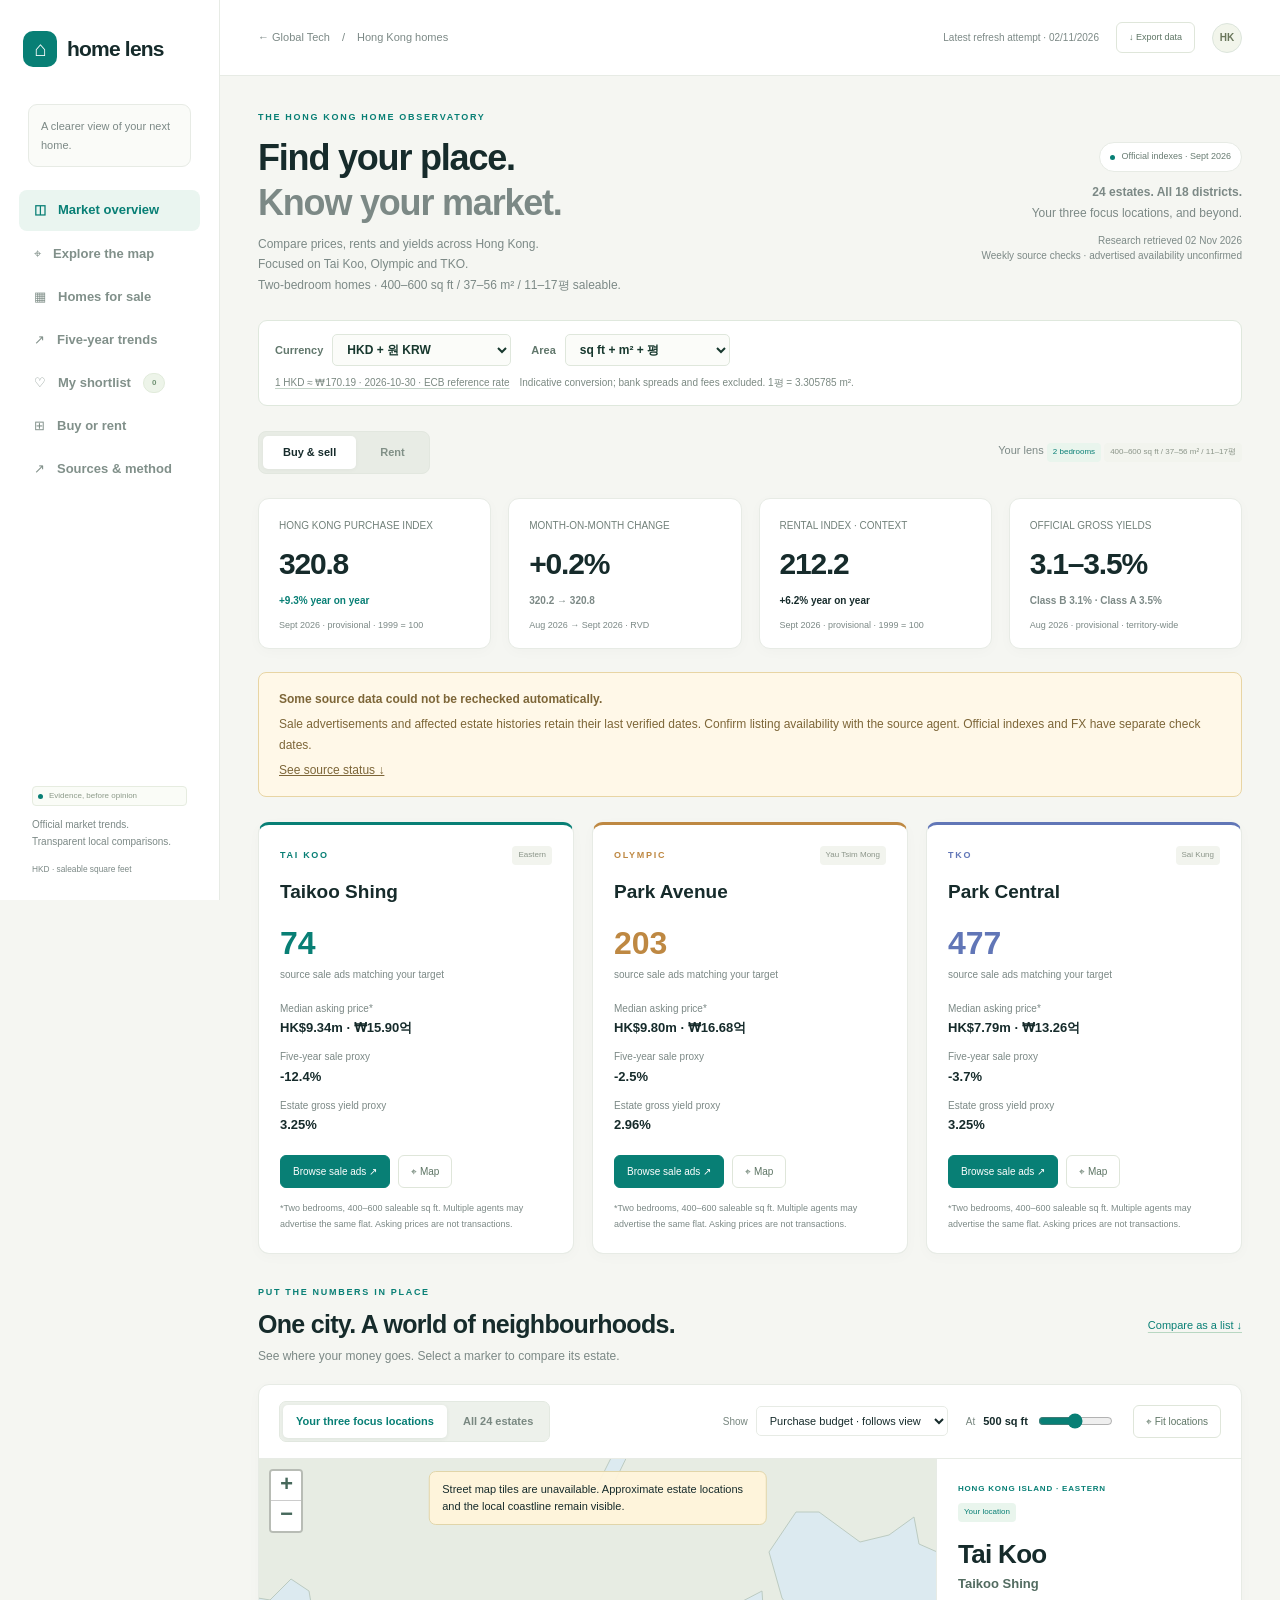
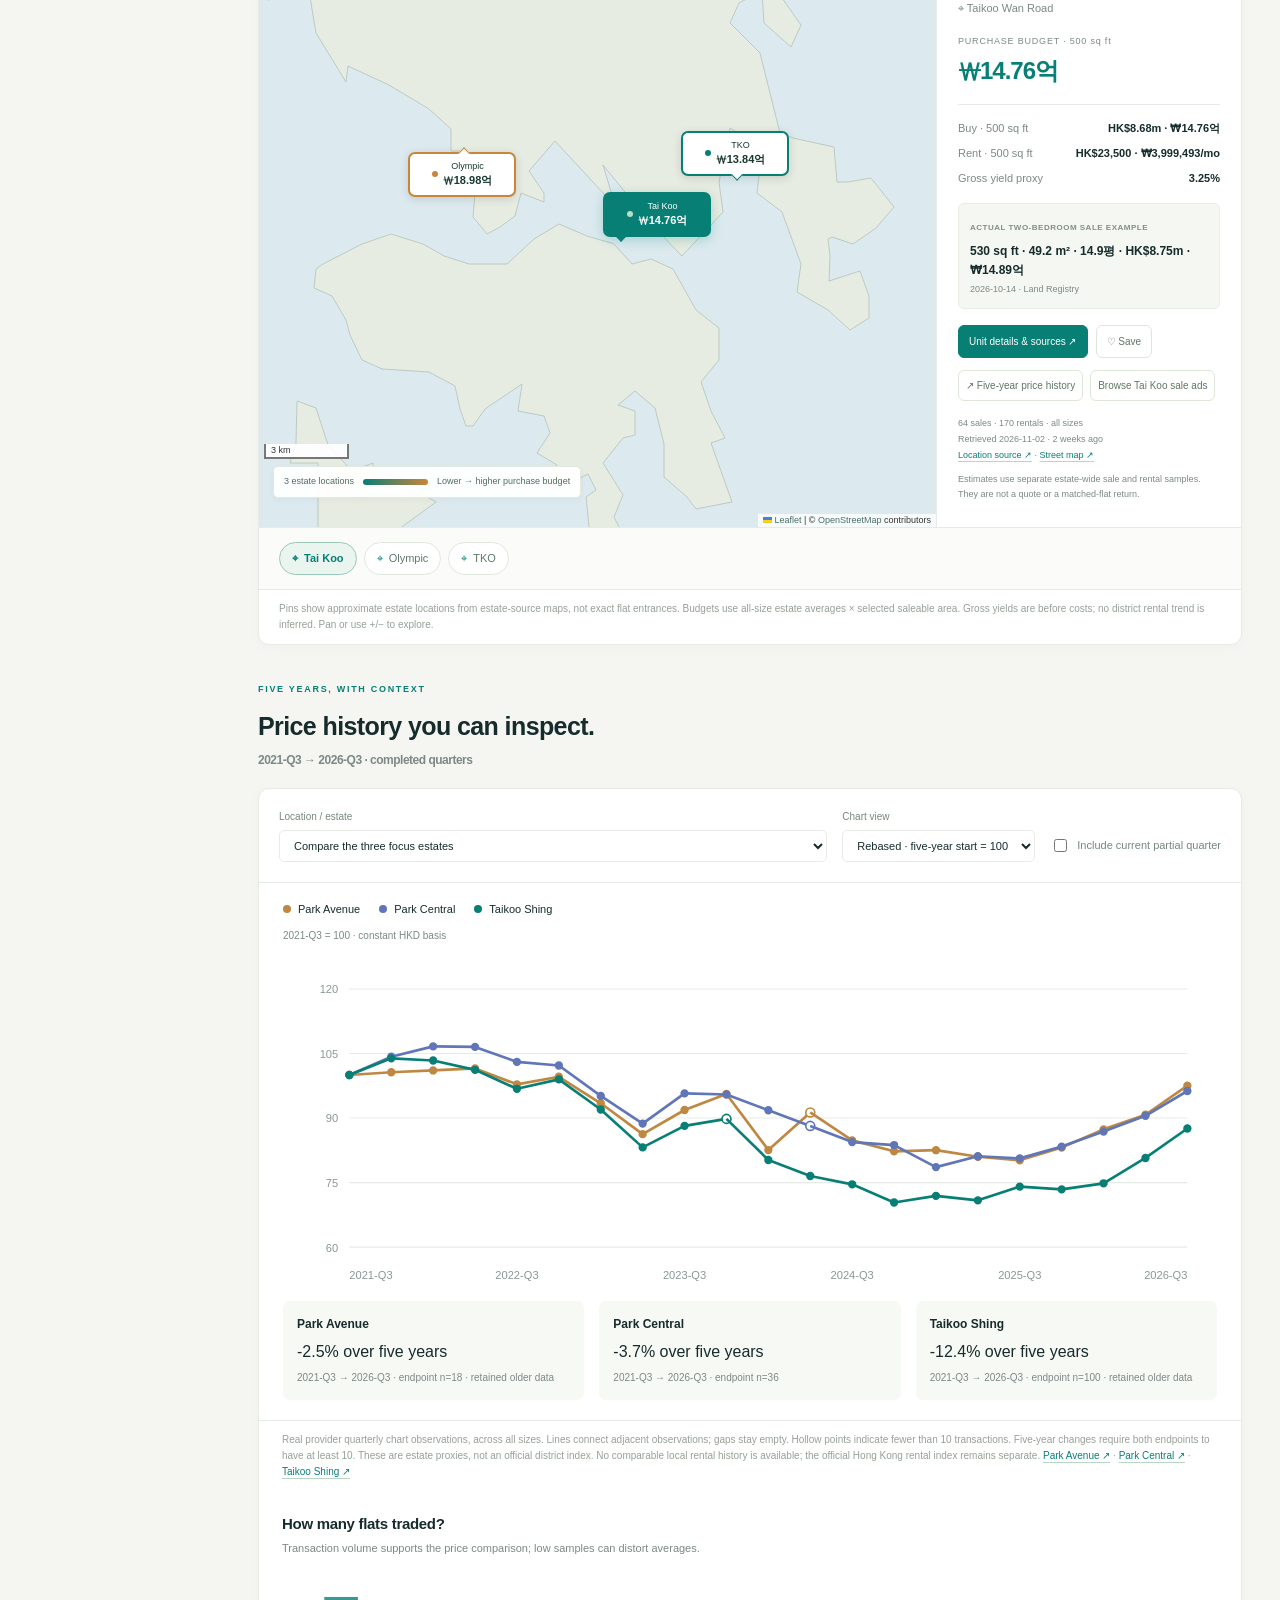
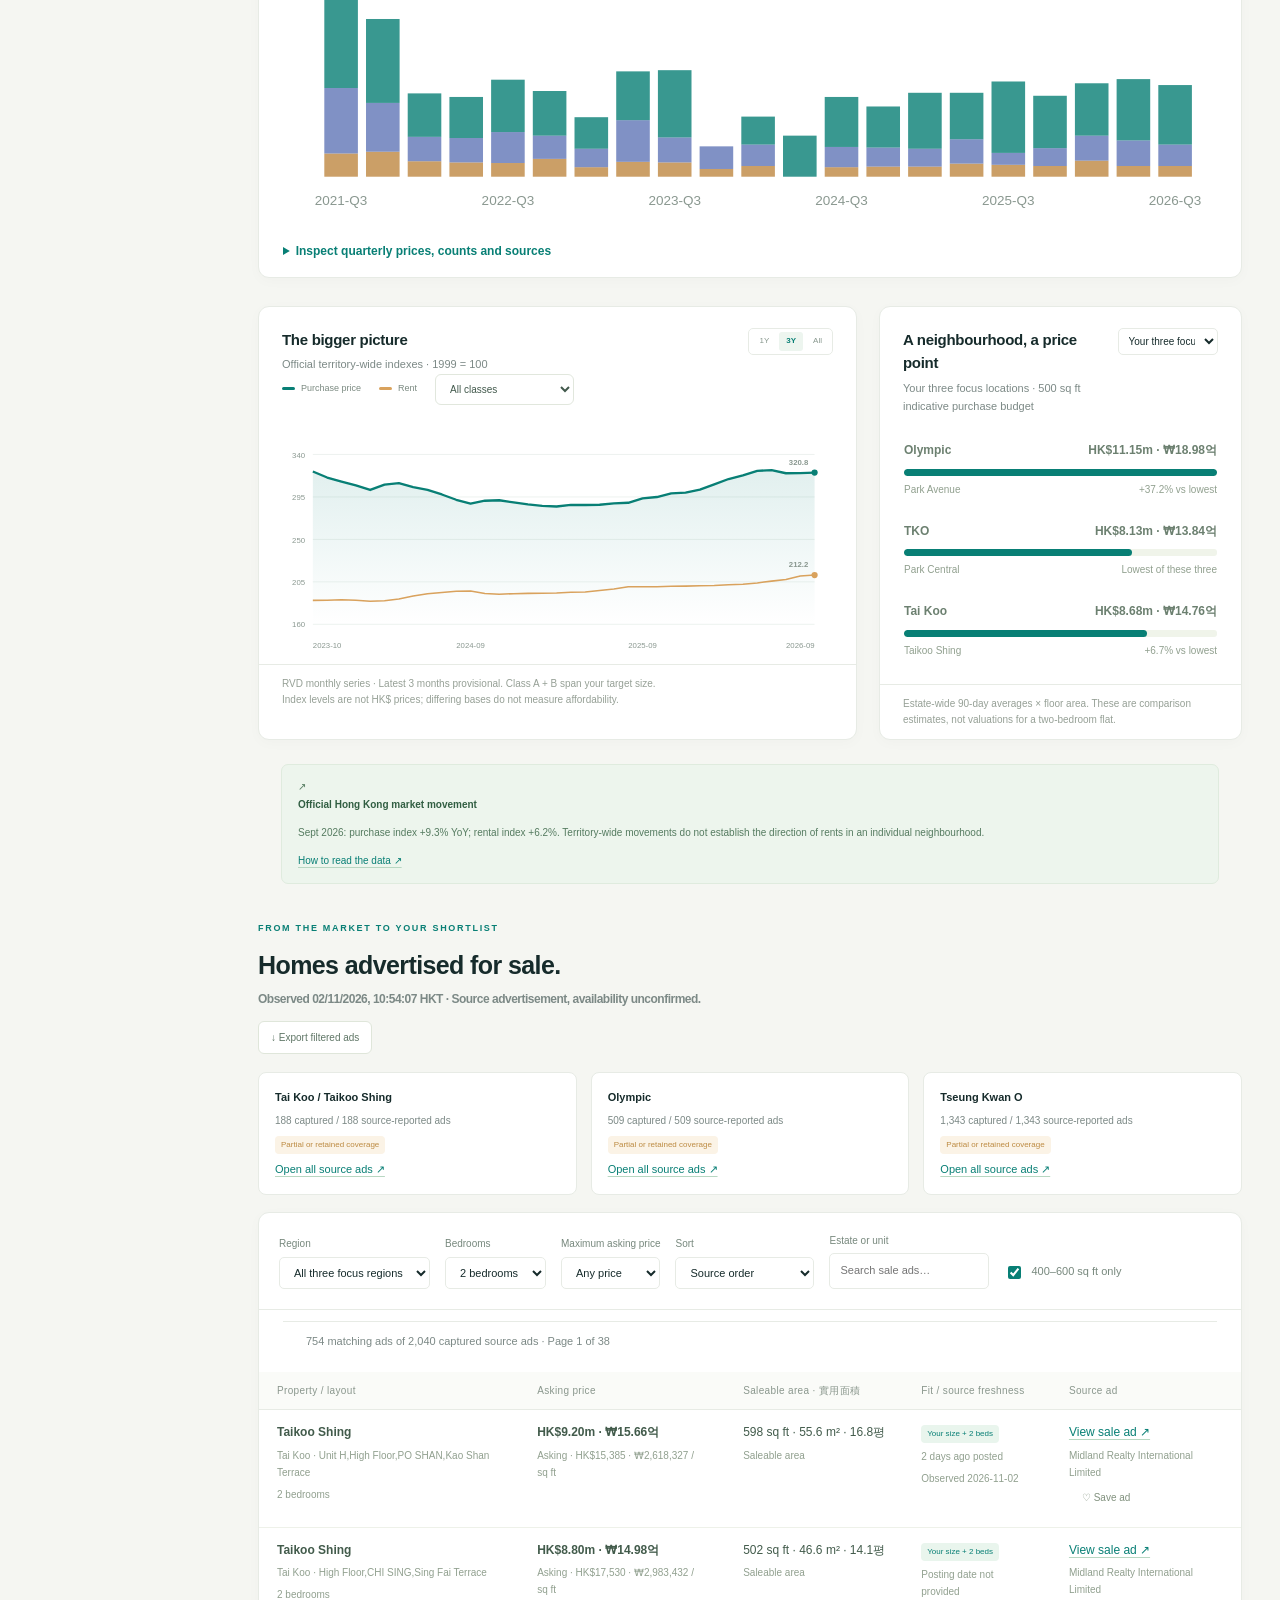
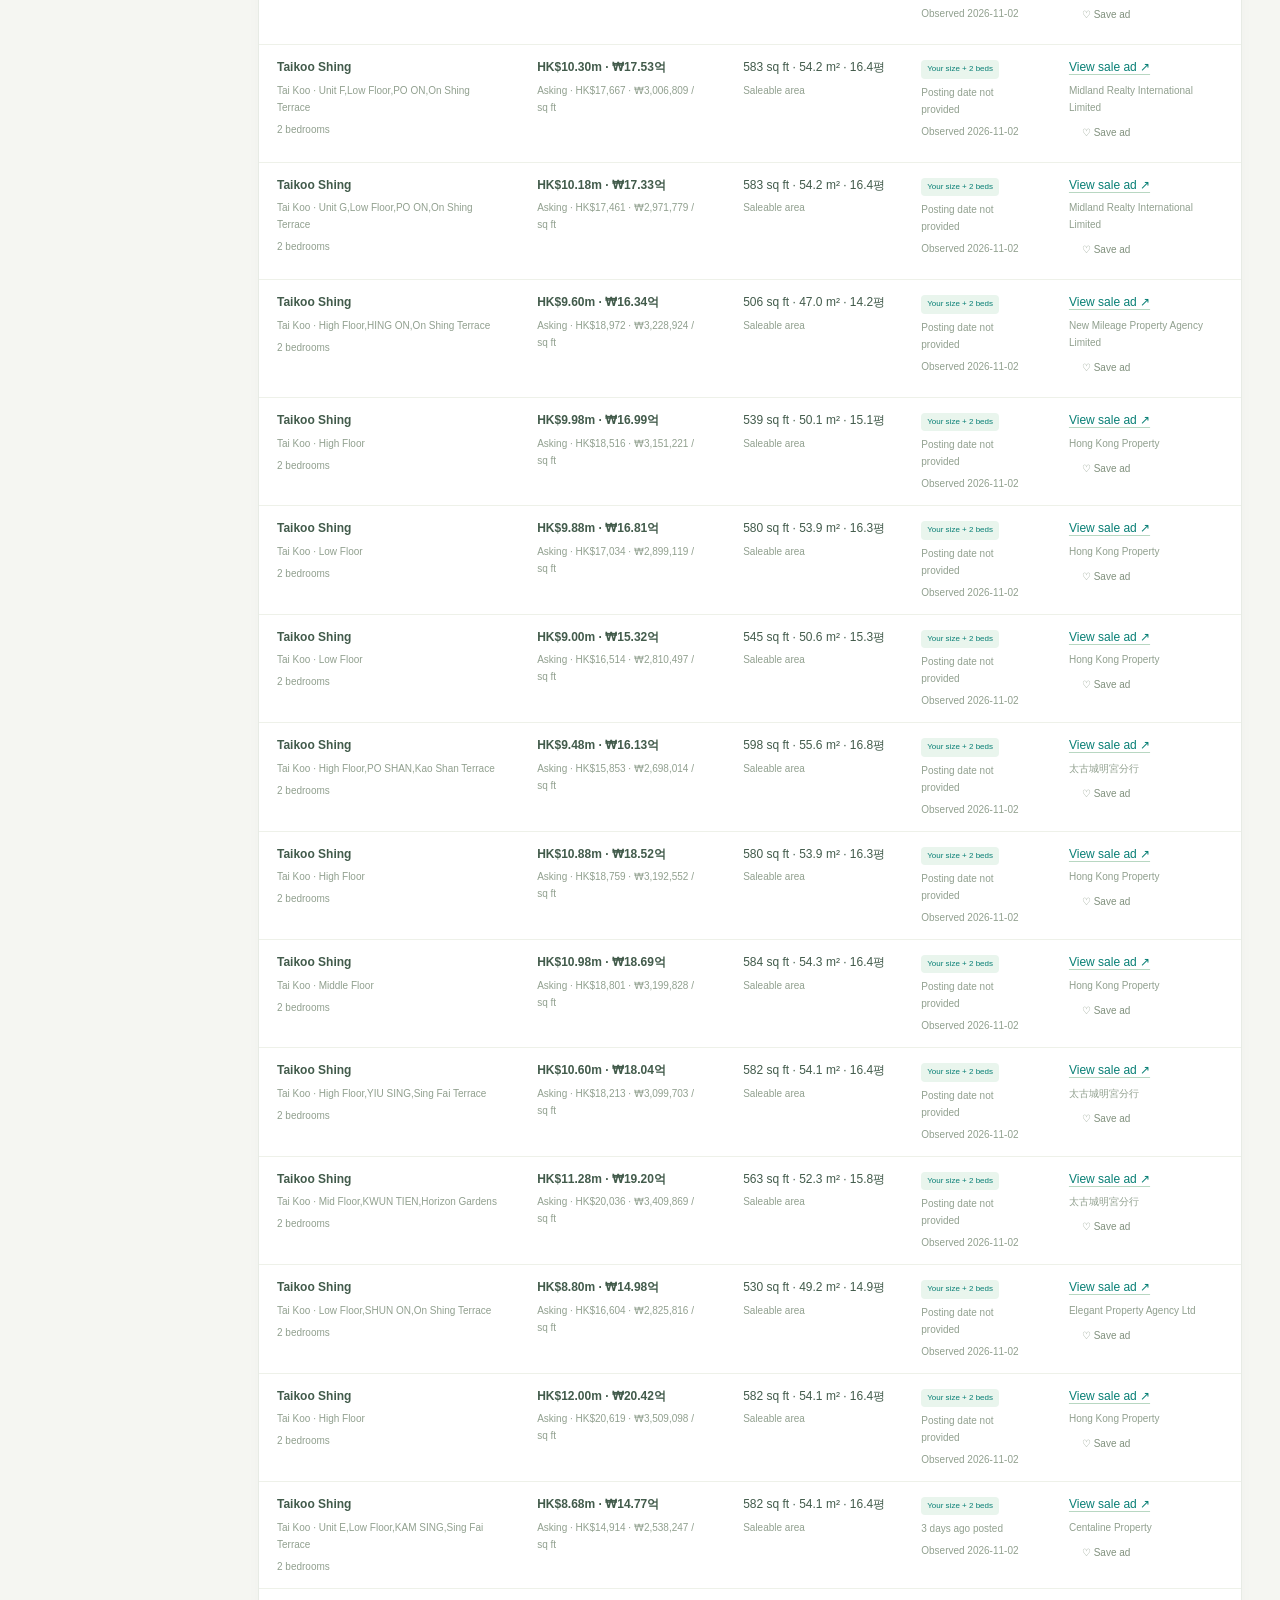
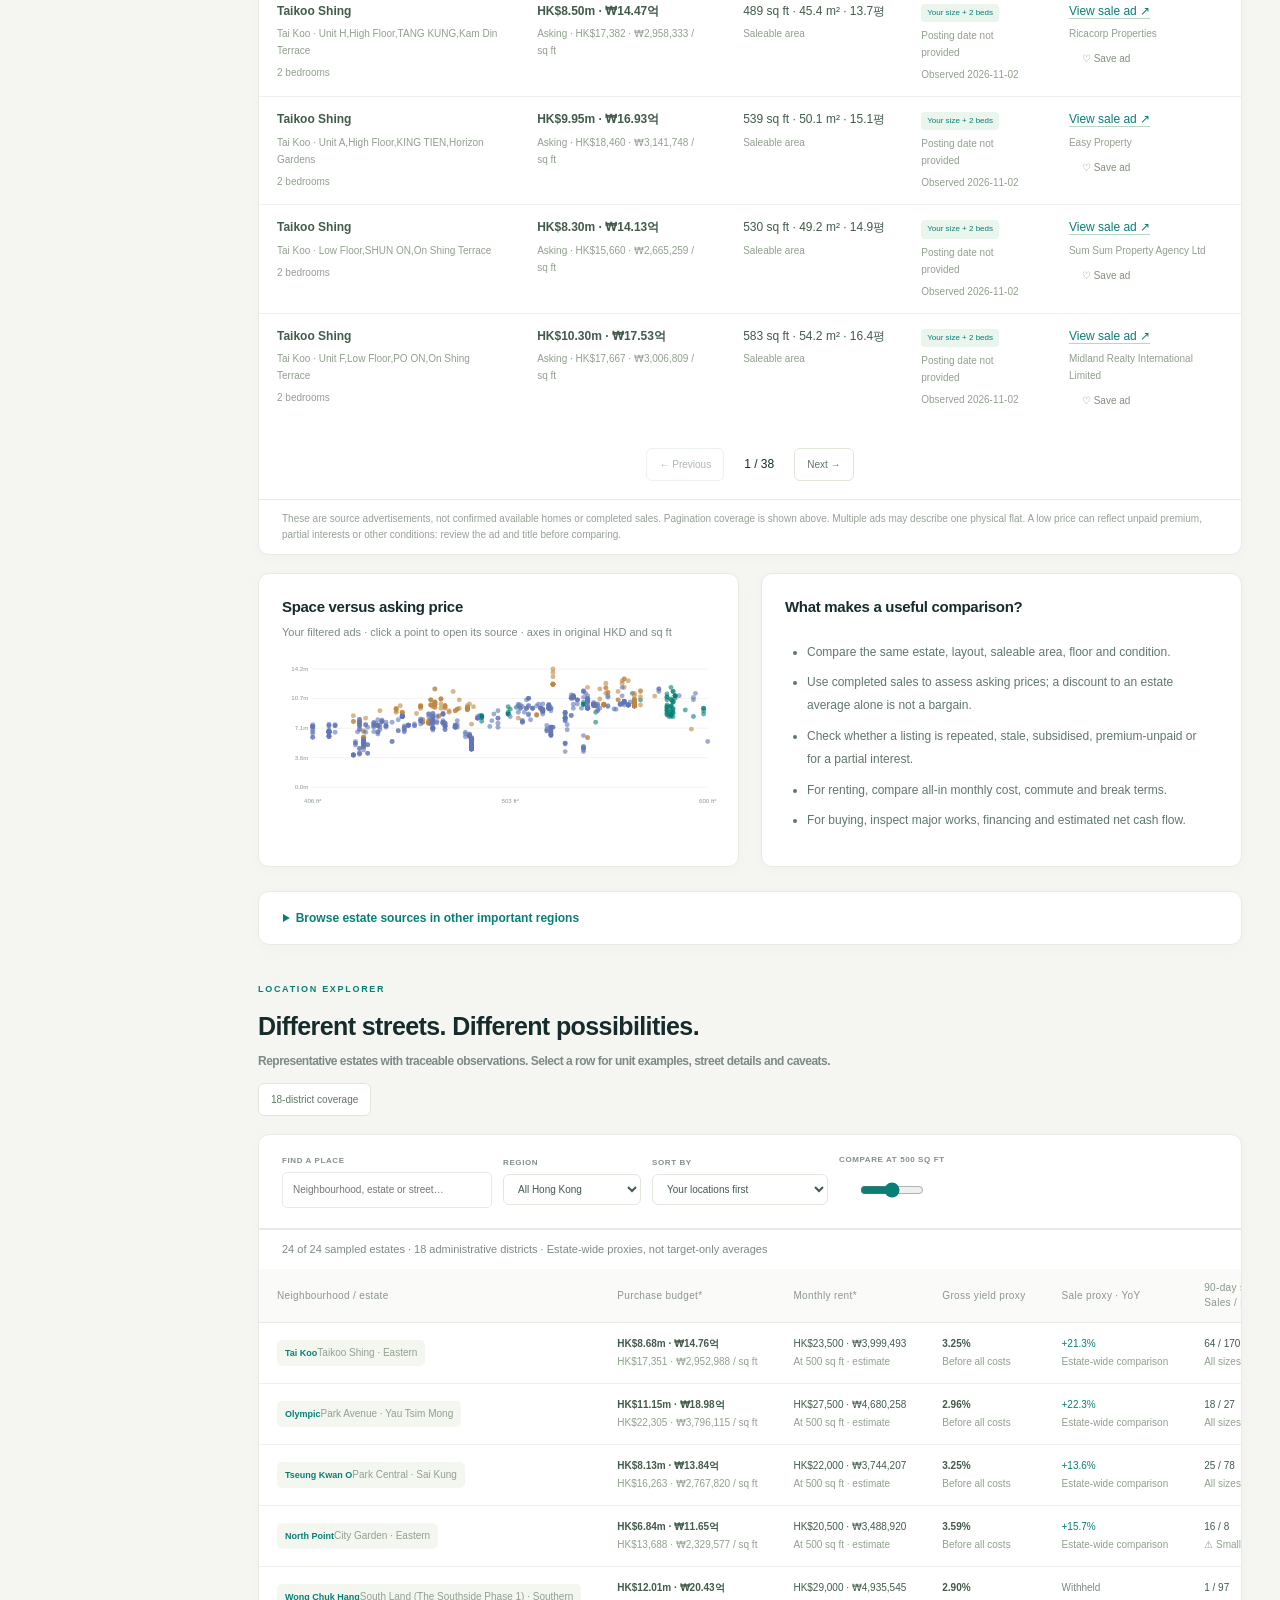
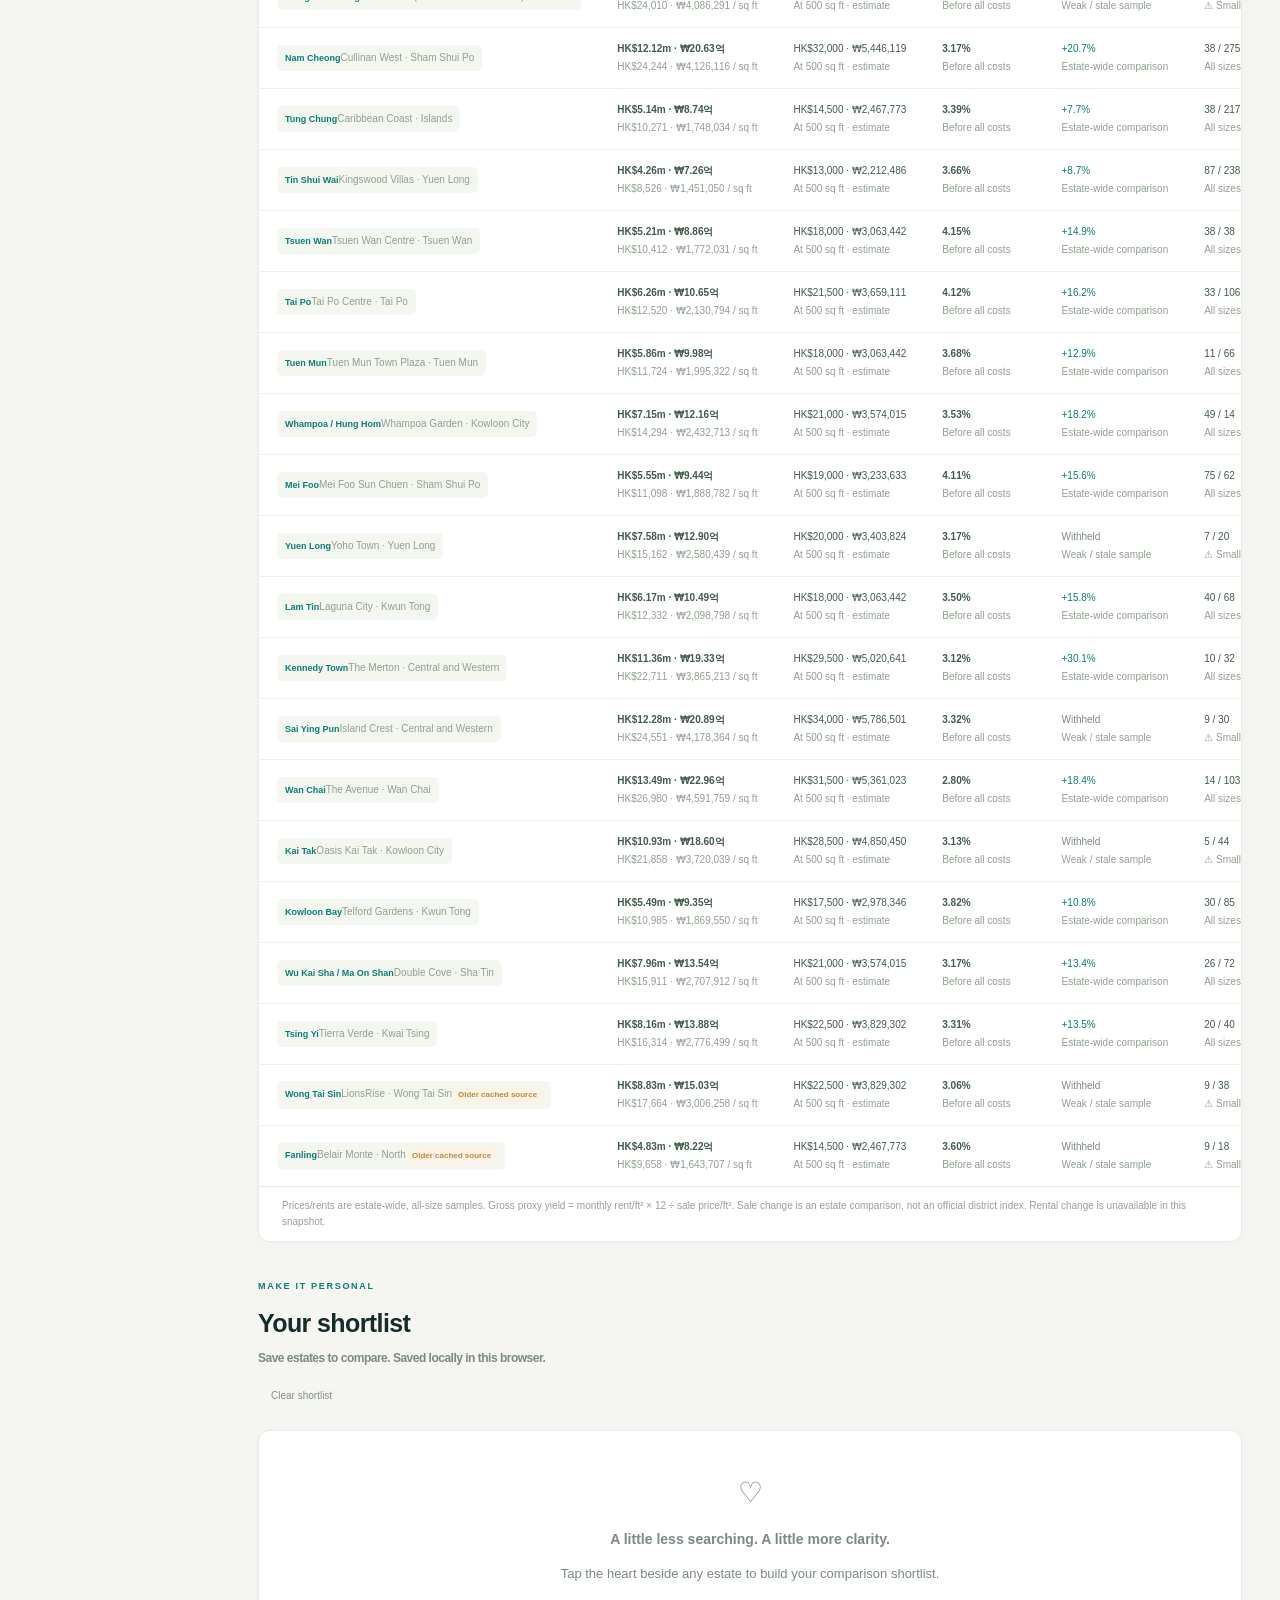
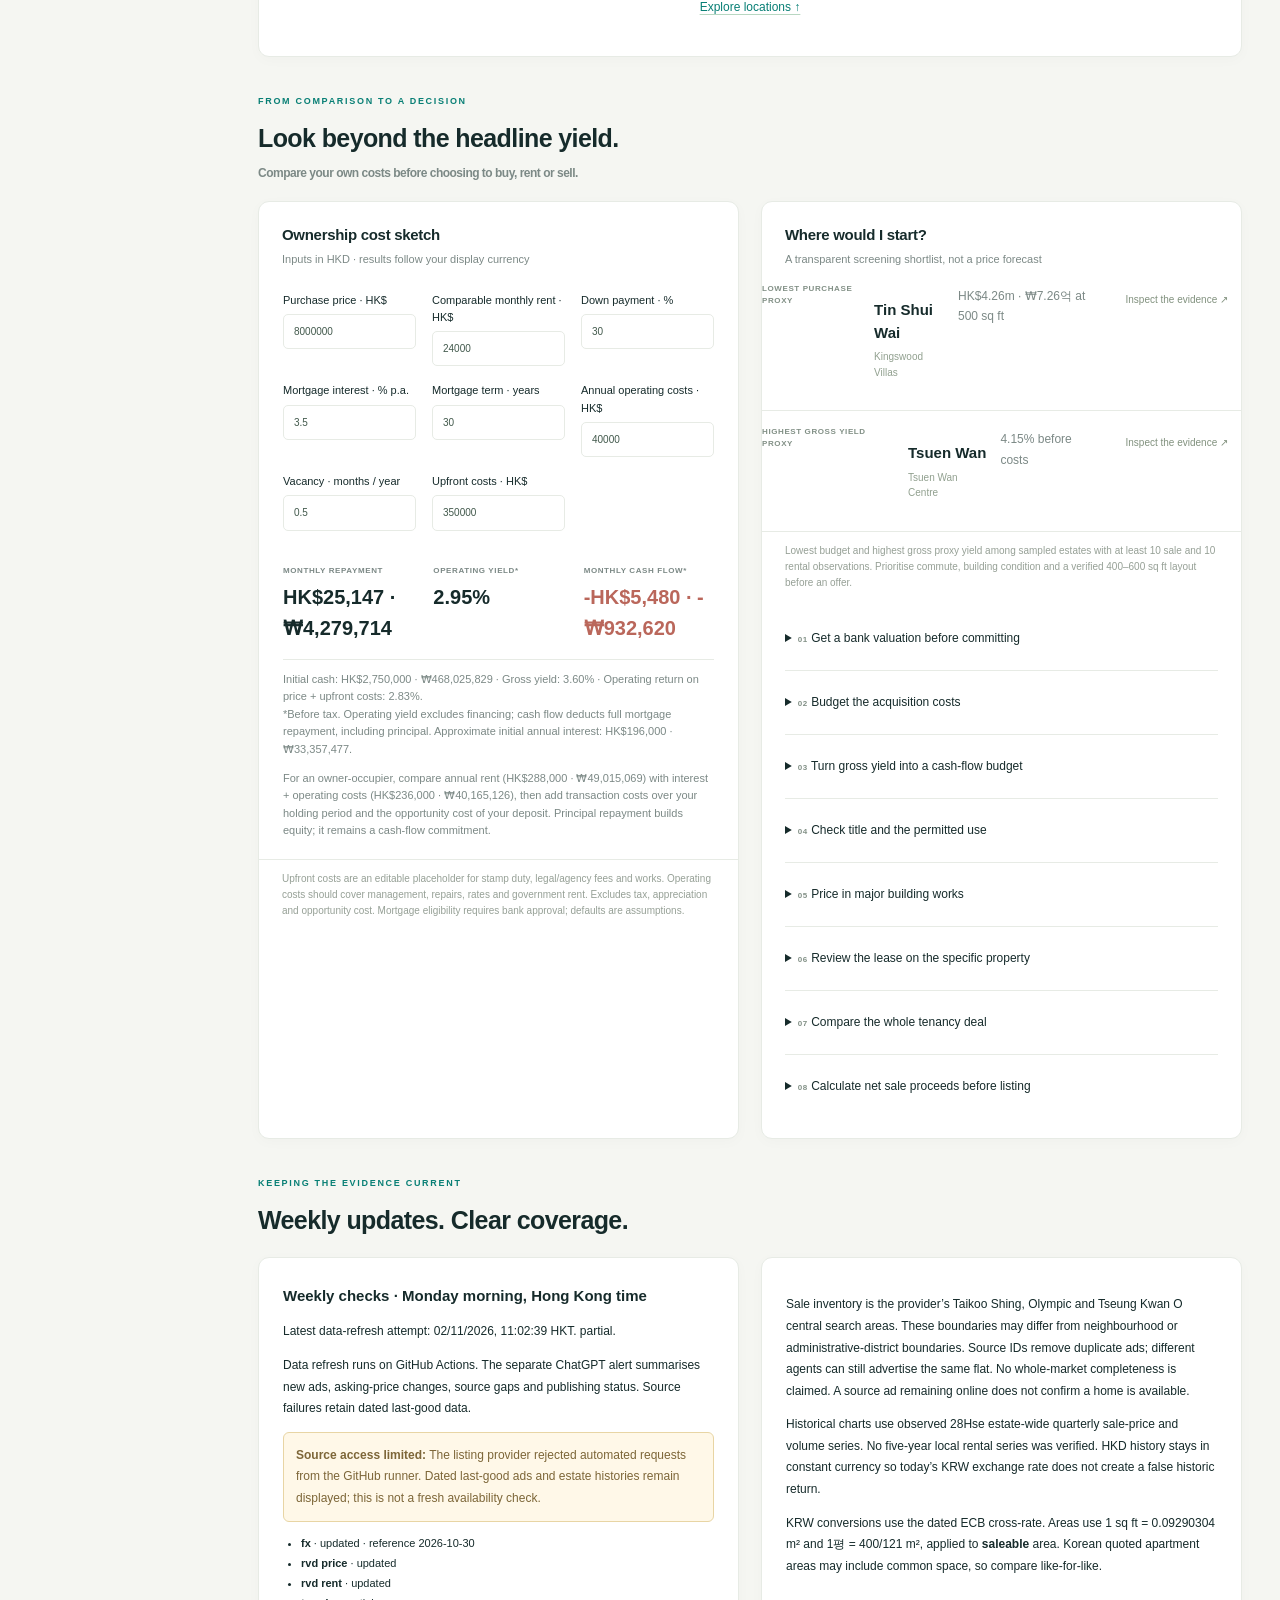
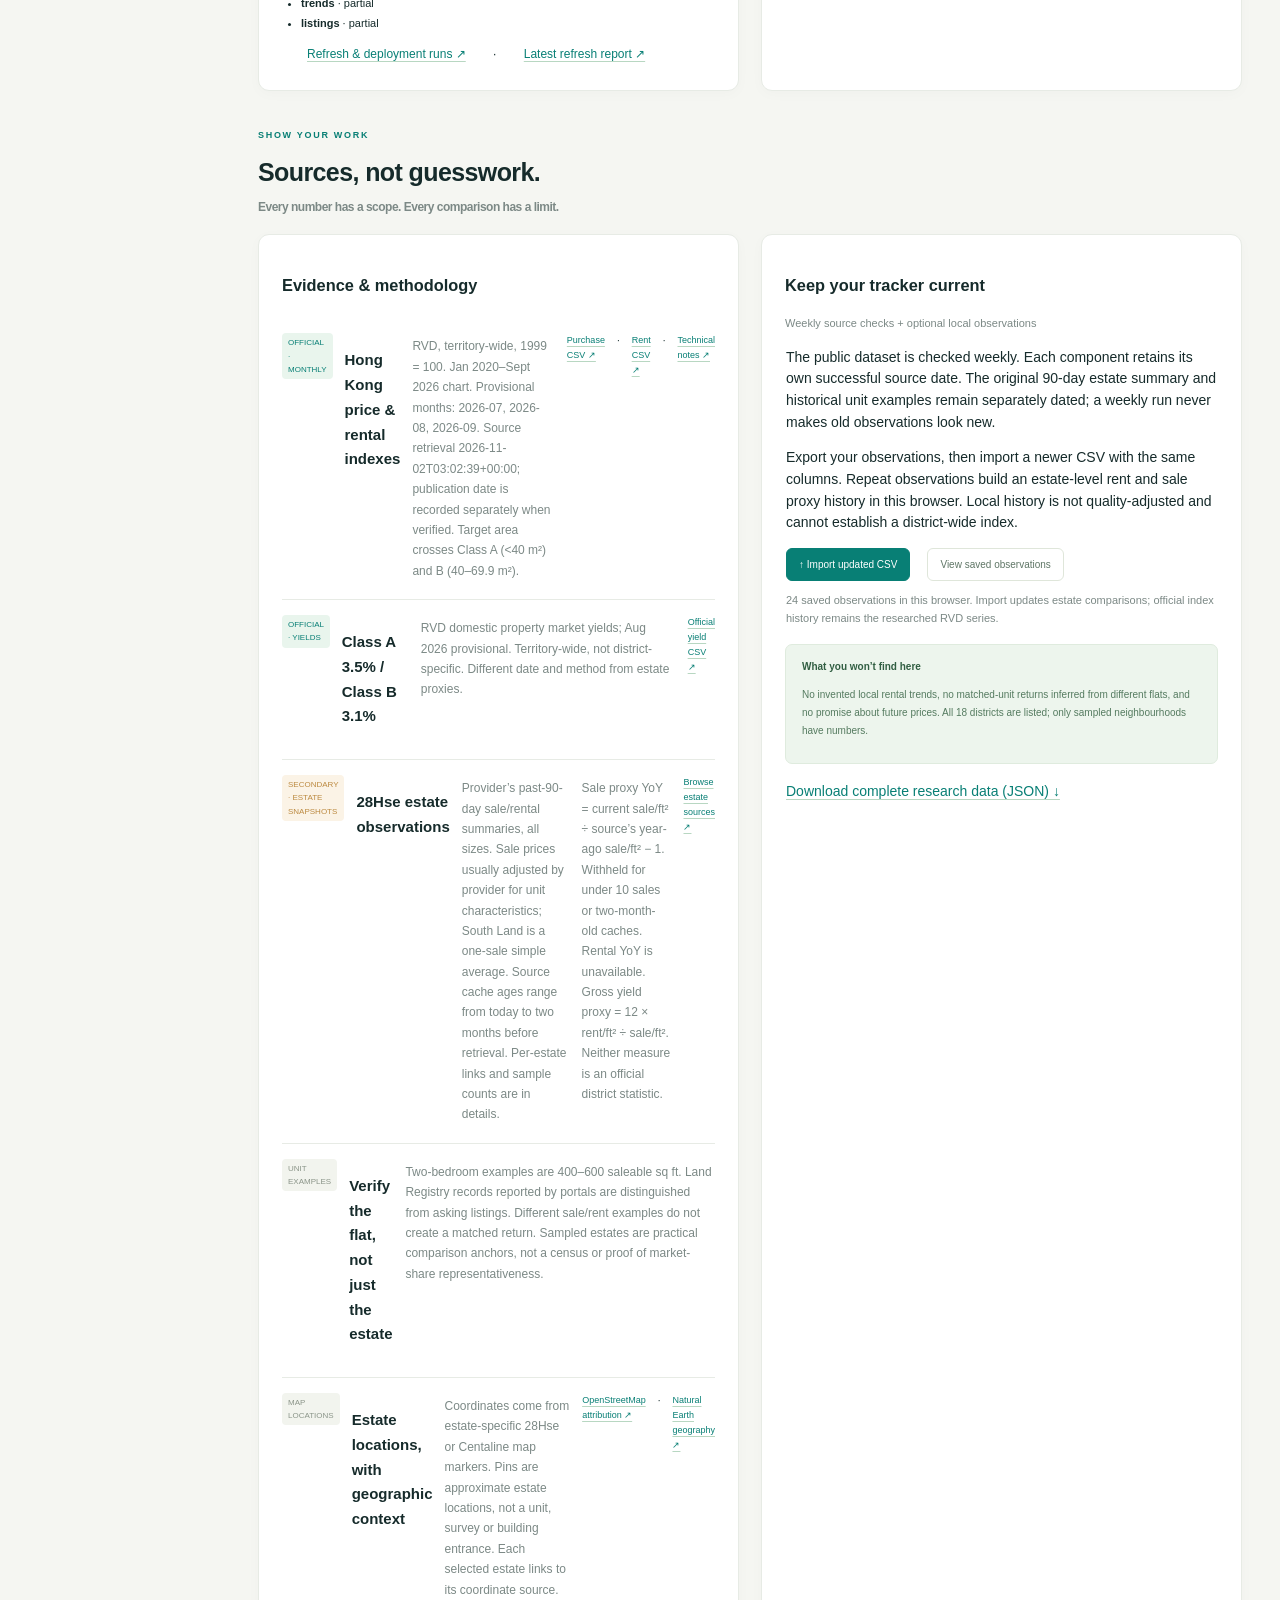
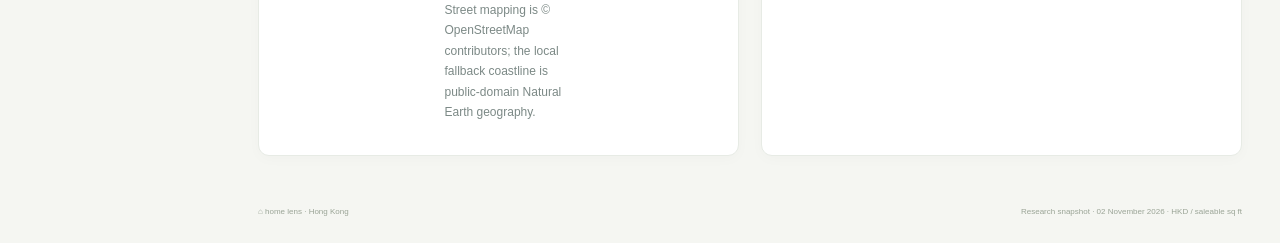
==== commit 85bfeb9c: "Expose retained source dates and automated listing-access limits" ====
--- a/hong-kong-property/index.html
+++ b/hong-kong-property/index.html
@@ -4,7 +4,7 @@
 <main class="main"><header class="topbar"><div class="breadcrumb"><a href="https://hangyul-son.github.io/global-tech-team-features/">← Global Tech</a><span>/</span> Hong Kong homes</div><div class="top-actions"><span class="muted" id="snapshotLabel">Research snapshot · 02 Nov 2026</span><button class="btn btn-outline" id="exportBtn">↓ Export data</button><span class="avatar">HK</span></div></header><div class="content">
 <section id="overview"><div class="hero"><div class="hero-copy"><div class="eyebrow">THE HONG KONG HOME OBSERVATORY</div><h1>Find your place.<br><span class="muted">Know your market.</span></h1><p>Compare prices, rents and yields across Hong Kong.<br>Focused on Tai Koo, Olympic and TKO.<br>Two-bedroom homes · 400–600 sq ft / 37–56 m² / 11–17평 saleable.</p></div><div class="hero-meta"><span class="badge"><span class="status-dot"></span> <span id="officialPeriod">Official indexes · Sep 2026</span></span><p id="coverageHero">Loading verified observations…</p><small>Research retrieved 02 Nov 2026<br>Weekly source checks · advertised availability unconfirmed</small></div></div>
 <div id="displayPreferences"></div><div class="tabs-row"><div class="mode-tabs" role="tablist" aria-label="Market view"><button class="mode-btn active" data-mode="buy" role="tab" aria-selected="true">Buy & sell</button><button class="mode-btn" data-mode="rent" role="tab" aria-selected="false">Rent</button></div><span class="help-text">Your lens <span class="tag teal">2 bedrooms</span> <span class="tag">400–600 sq ft / 37–56 m² / 11–17평</span></span></div>
-<div class="metrics" id="metrics"></div><div id="focusCards" class="focus-grid"></div>
+<div class="metrics" id="metrics"></div><div id="dataQualityNotice" class="data-quality-notice hidden" role="status"></div><div id="focusCards" class="focus-grid"></div>
 <section id="map-view" class="map-section" aria-labelledby="mapTitle">
 <div class="map-heading"><div><div class="eyebrow">PUT THE NUMBERS IN PLACE</div><h2 id="mapTitle">One city. A world of neighbourhoods.</h2><p>See where your money goes. Select a marker to compare its estate.</p></div><a class="inline-link" href="#explore">Compare as a list ↓</a></div>
 <div class="panel map-panel"><div class="map-toolbar"><div class="map-scope" role="group" aria-label="Locations on map"><button class="active" data-map-scope="featured" aria-pressed="true">Your three focus locations</button><button data-map-scope="all" aria-pressed="false">All 24 estates</button></div><div class="map-controls"><label for="mapMetric">Show<select id="mapMetric"><option value="auto">Purchase budget</option><option value="sale">Purchase budget</option><option value="rent">Monthly rent</option><option value="yield">Gross yield proxy</option></select></label><label for="mapSize">At <strong id="mapSizeLabel">500 sq ft</strong><input type="range" id="mapSize" min="400" max="600" step="10" value="500" aria-label="Floor area for map estimates"></label><button id="fitMap" class="btn btn-outline">⌖ Fit locations</button></div></div>
--- a/hong-kong-property/market.css
+++ b/hong-kong-property/market.css
@@ -3,3 +3,4 @@
 @media(max-width:720px){.focus-grid{grid-template-columns:1fr;gap:13px;margin-top:20px}.focus-card{padding:18px}.focus-card h3{margin:9px 0 14px}.focus-main-number{font-size:28px}.focus-stats{margin:15px 0;display:grid;grid-template-columns:1fr 1fr;gap:12px}.focus-stats>div:first-child{grid-column:1/-1}.focus-actions .btn{font-size:11px}.focus-card .help-text{font-size:10px}.inventory-coverage{grid-template-columns:1fr;gap:10px}.inventory-coverage-item{padding:15px;gap:6px}.trend-controls{padding:16px;gap:11px}.trend-controls label{min-width:0;flex:1 1 100%}.trend-controls label:first-child{min-width:0}.trend-controls select{width:100%}.local-trend-stats{grid-template-columns:1fr;padding:0 16px 16px}.local-trend-stats>div{padding:12px}.local-trend-legend{padding-left:16px;padding-right:16px;gap:10px;font-size:10px}.chart-axis-note{padding-left:16px}.listing-filters{padding:16px;gap:10px}.listing-filters label{flex:1 1 calc(50% - 10px);min-width:0}.listing-filters select,.listing-filters input[type=search]{font-size:11px;width:100%}.listing-filters .checkbox-label{flex-basis:100%}.sale-listings-table{min-width:870px}.map-card-numbers strong{font-size:10px}.map-main-value>strong{font-size:22px}.map-market-links{grid-column:1/-1}.map-market-links .btn{font-size:11px}#weeklyStatus,#marketSources{padding:18px}.trend-data-table summary,.region-source-directory summary{padding:16px;font-size:12px}.focus-card-head .tag{font-size:9px}.map-card-evidence{font-size:10px}.chart-wrap{overflow-x:auto}.sidebar nav{gap:0}.nav-link{width:24px}#mapSizeLabel{font-size:11px}}
 #trendMethod{display:block}#trendMethod a{display:inline}.display-preferences{margin-bottom:22px}.focus-stats strong{overflow-wrap:anywhere}.sale-listings-table td{overflow-wrap:anywhere}
 @media(max-width:650px){.sale-listings-table{display:block;min-width:0;width:100%}.sale-listings-table thead{display:none}.sale-listings-table tbody{display:block}.sale-listings-table tr{display:grid;grid-template-columns:1fr 1fr;padding:13px 4px;border-top:1px solid var(--line);gap:0}.sale-listings-table td{display:block;min-width:0;max-width:none;padding:8px 12px;border:0!important;font-size:12px}.sale-listings-table td:nth-child(1),.sale-listings-table td:nth-child(2),.sale-listings-table td:nth-child(5){grid-column:1/-1}.sale-listings-table td:nth-child(2):before{content:'ASKING PRICE';display:block;font-size:9px;letter-spacing:1px;color:var(--muted);margin-bottom:5px}.sale-listings-table td:nth-child(3):before{content:'SALEABLE AREA';display:block;font-size:9px;letter-spacing:1px;color:var(--muted);margin-bottom:5px}.sale-listings-table td strong{font-size:13px}.sale-listings-table td:nth-child(5){display:flex;align-items:center;gap:10px;flex-wrap:wrap}.sale-listings-table td:nth-child(5) .subtext{flex-basis:100%;order:3}.sale-listings-table .subtext{font-size:11px}.sale-listings-table td:nth-child(2) strong{font-size:16px}}
+.data-quality-notice{padding:16px 20px;margin-top:22px;background:#fff8e8;border:1px solid #e8d5a4;border-radius:8px;color:#7d6638;font-size:12px;line-height:1.7}.data-quality-notice p{margin:5px 0}.data-quality-notice a{text-decoration:underline}.source-warning{padding:12px;background:#fff8e8;border:1px solid #e8d5a4;border-radius:6px;color:#7d6638}.source-status-list{font-size:11px;padding-left:18px;line-height:1.8}
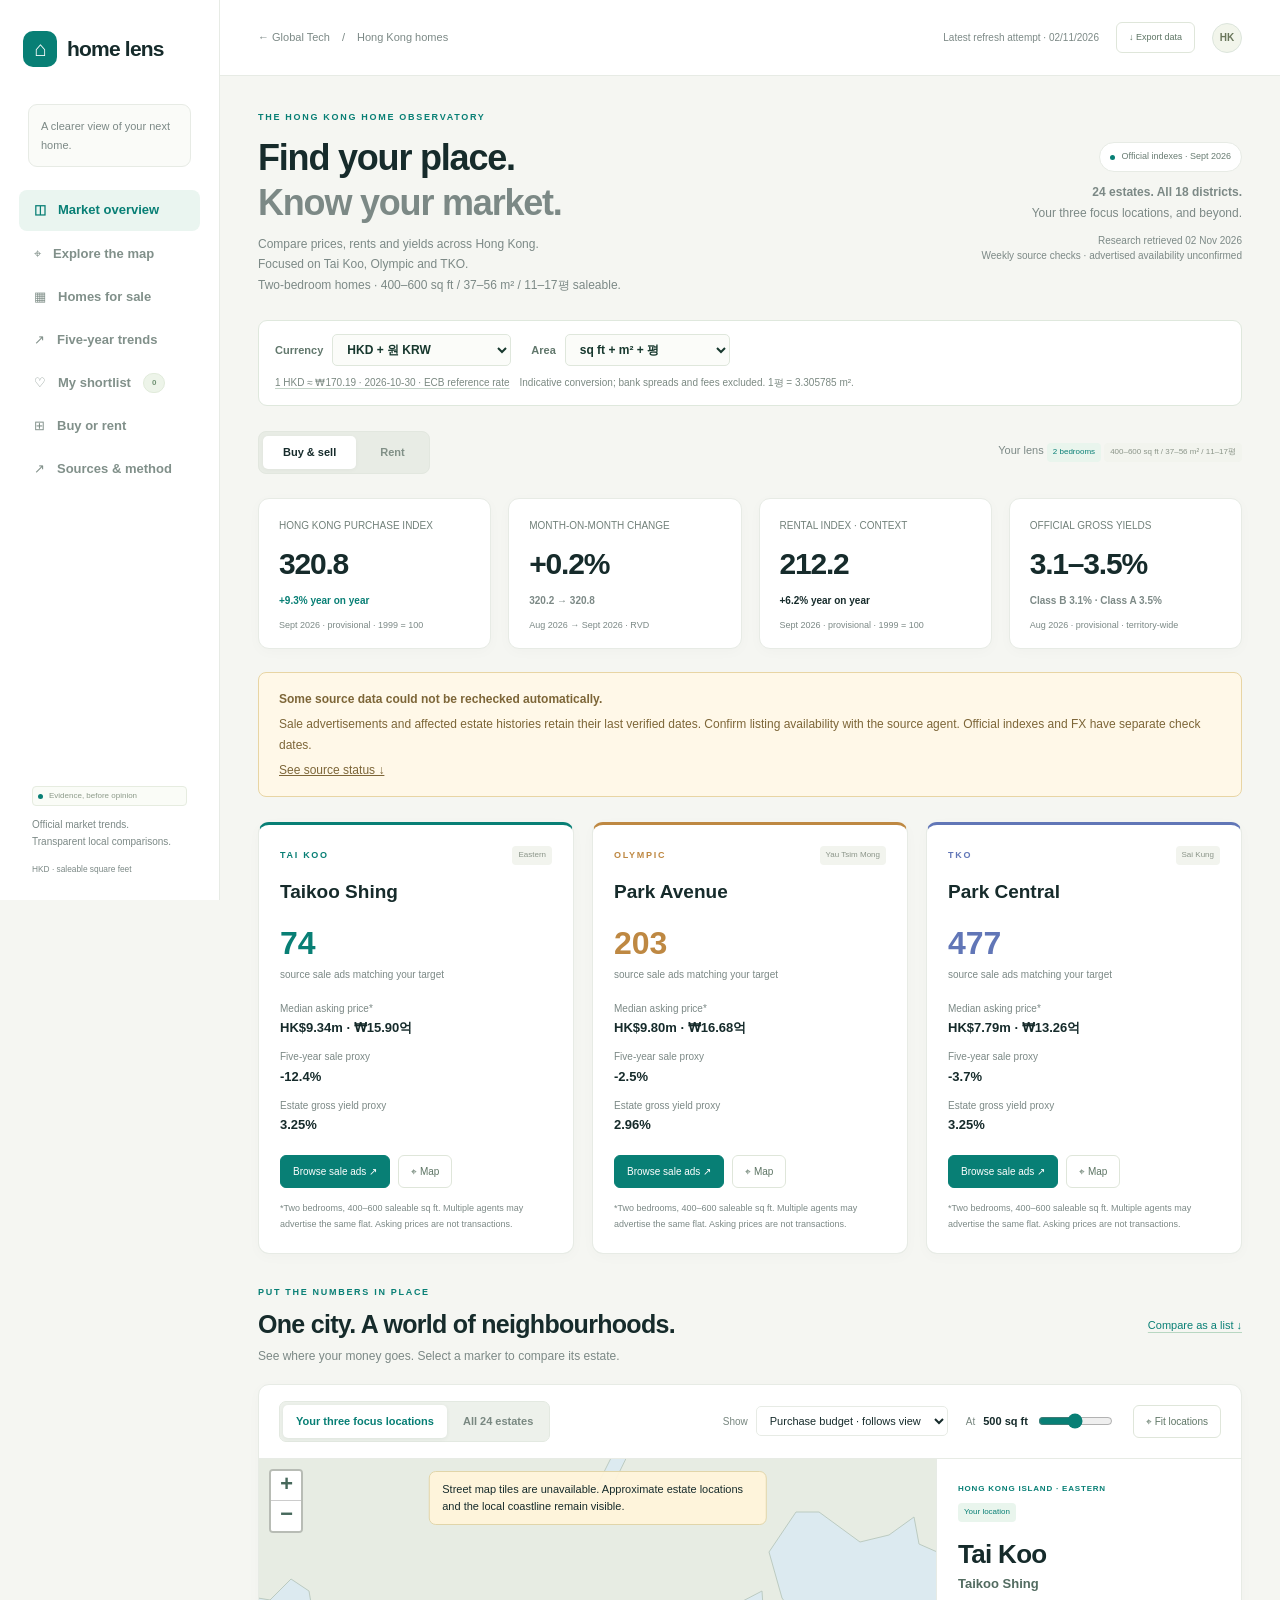
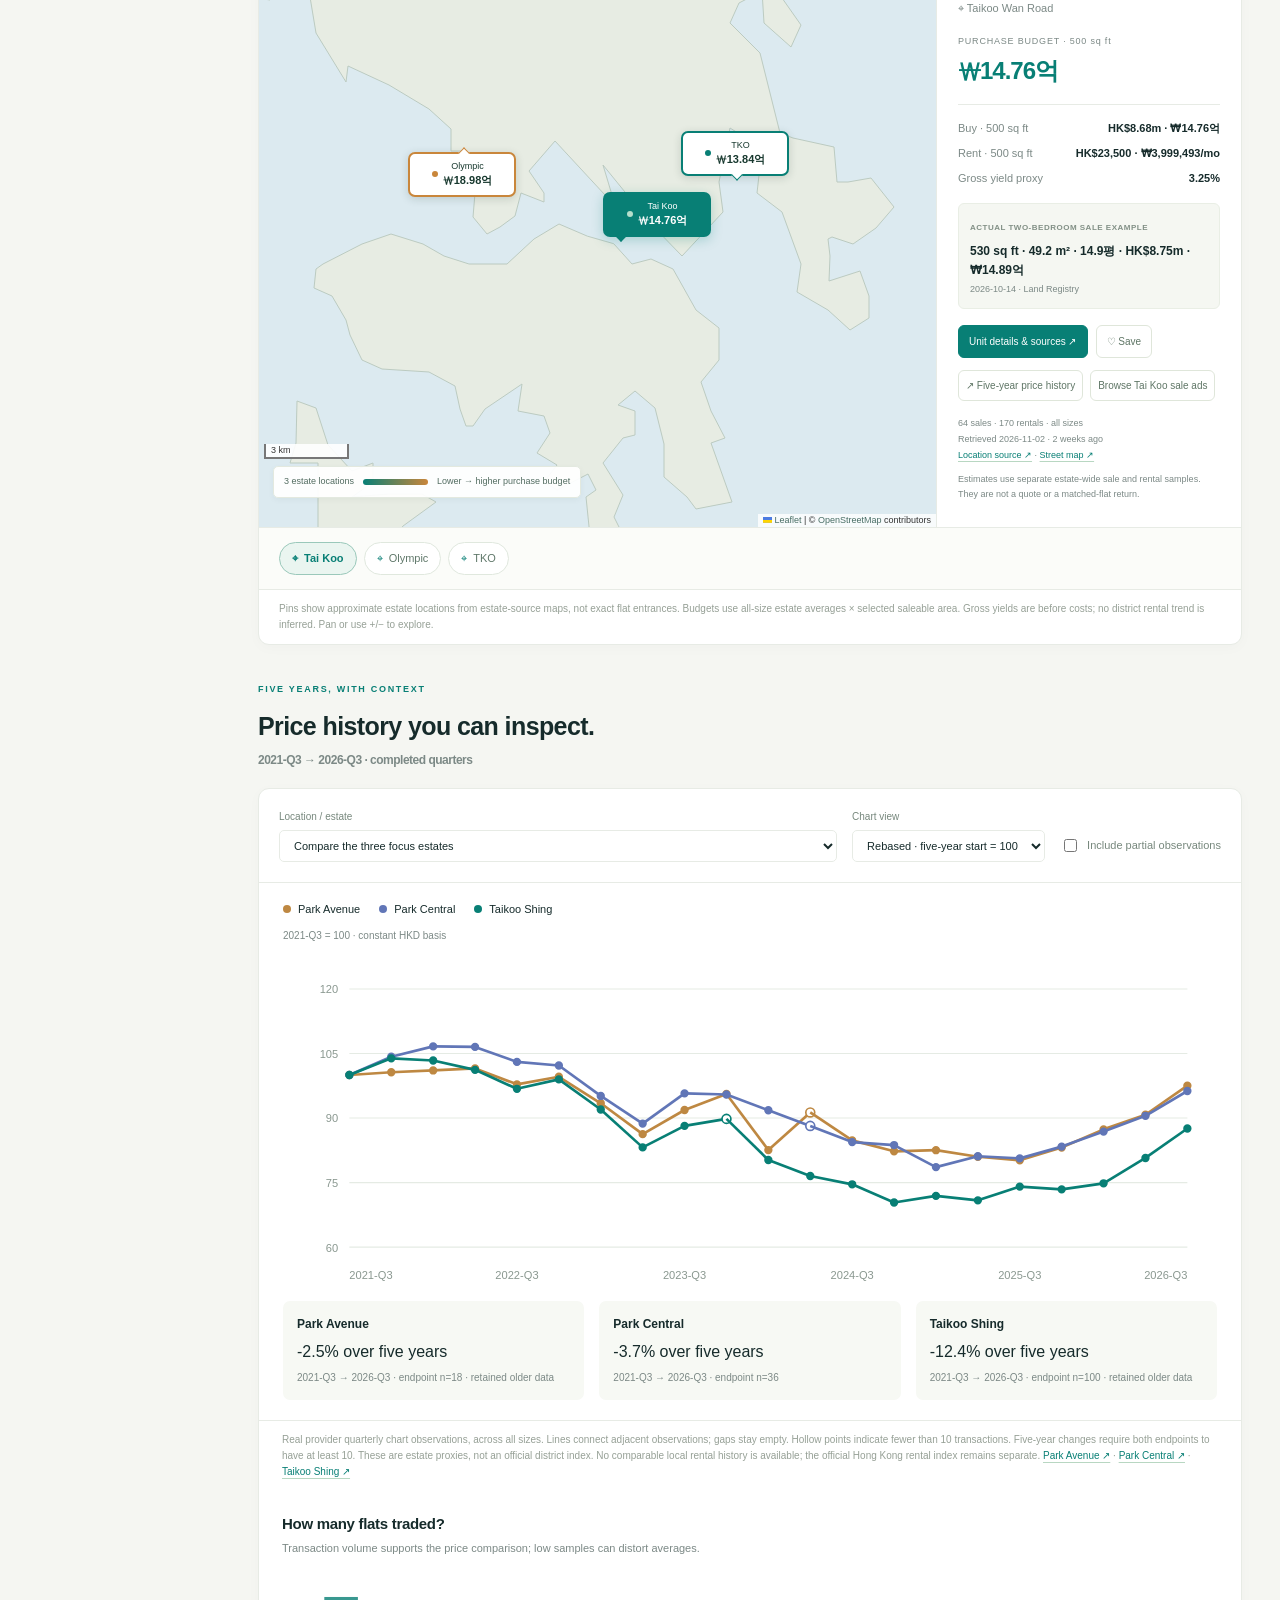
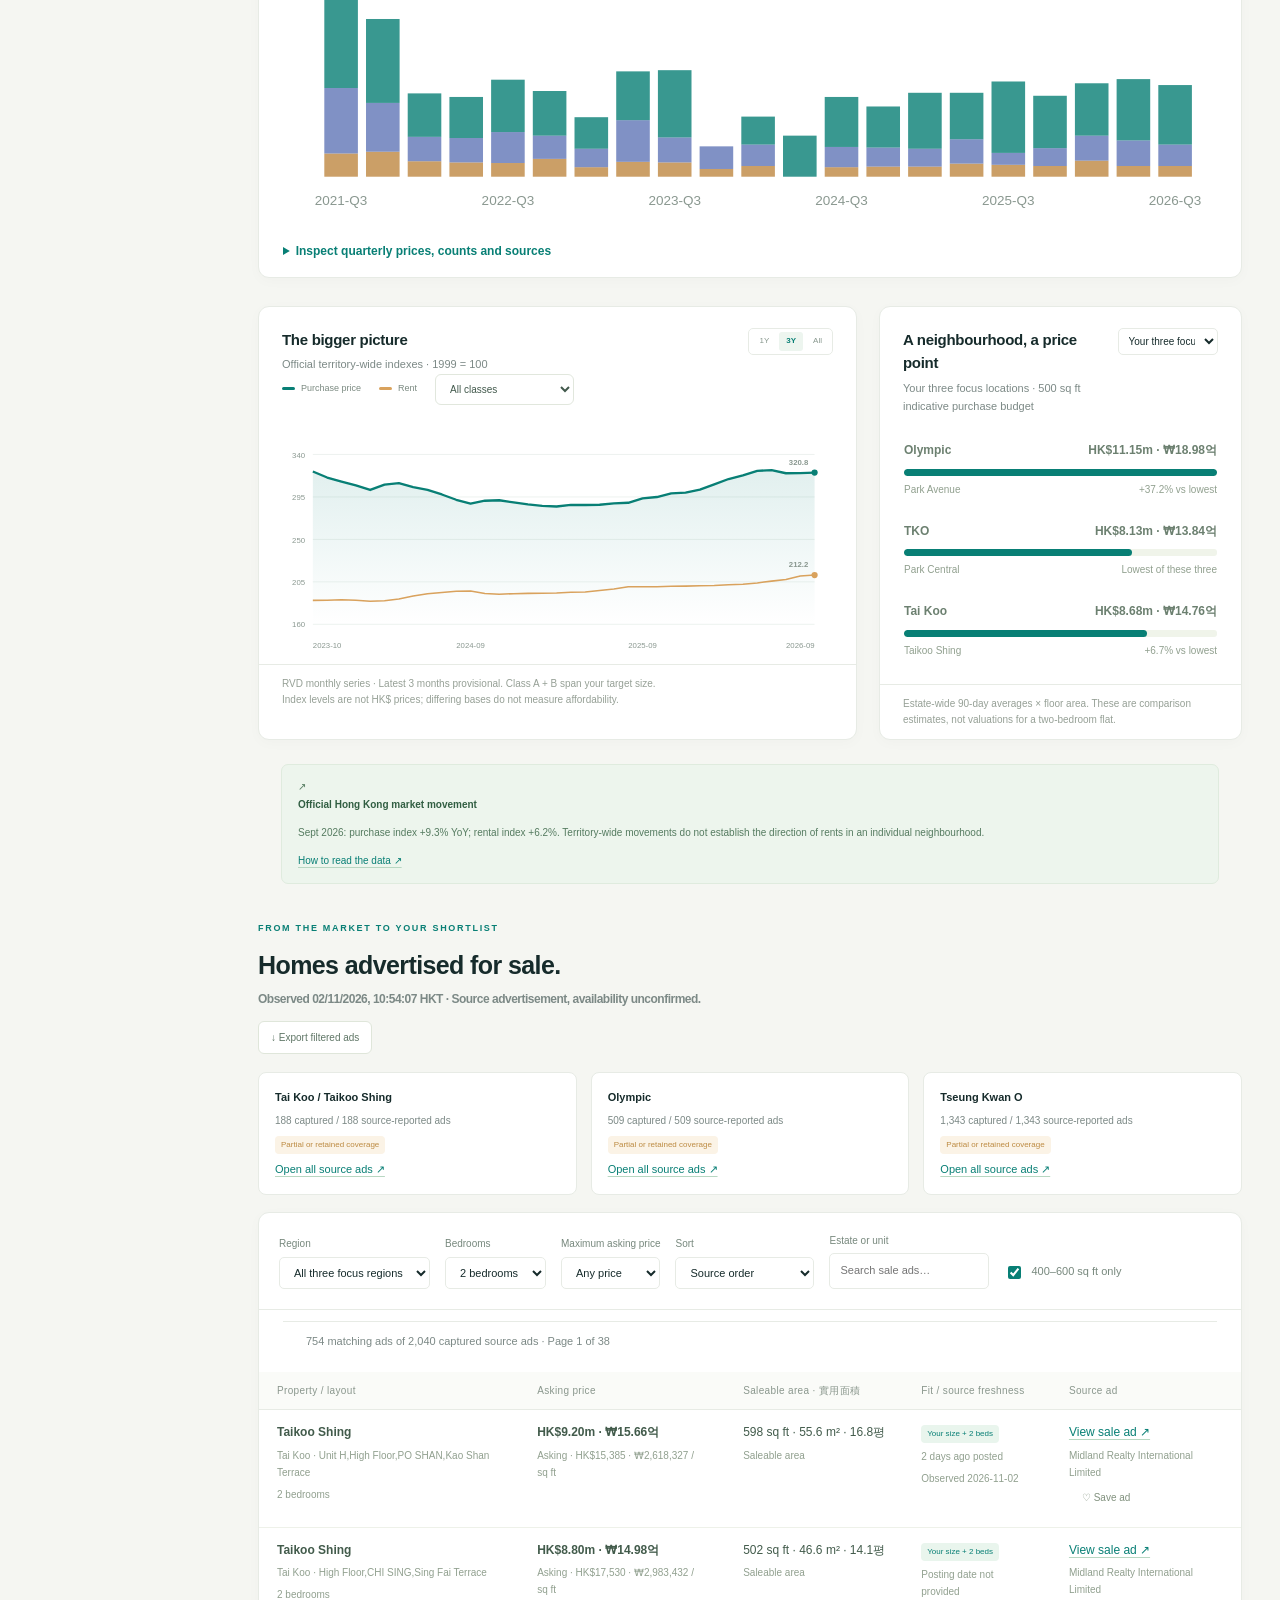
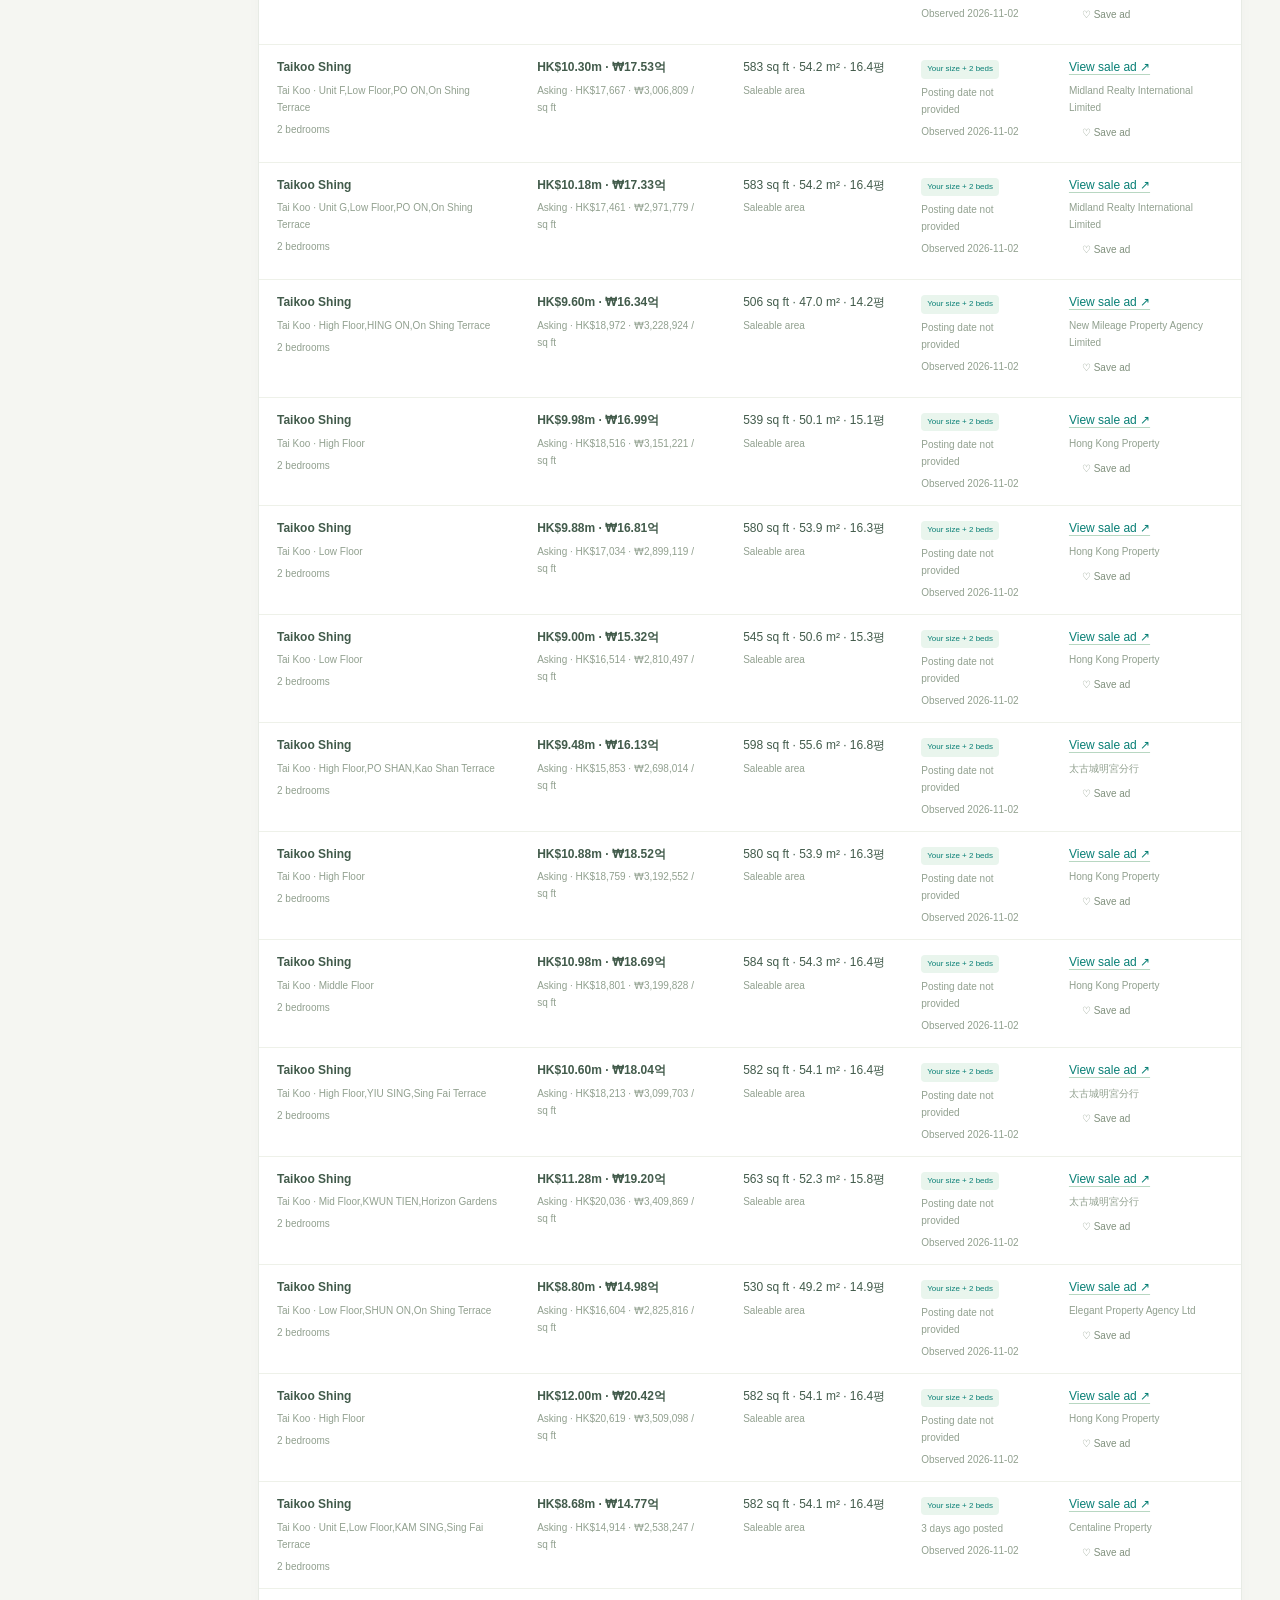
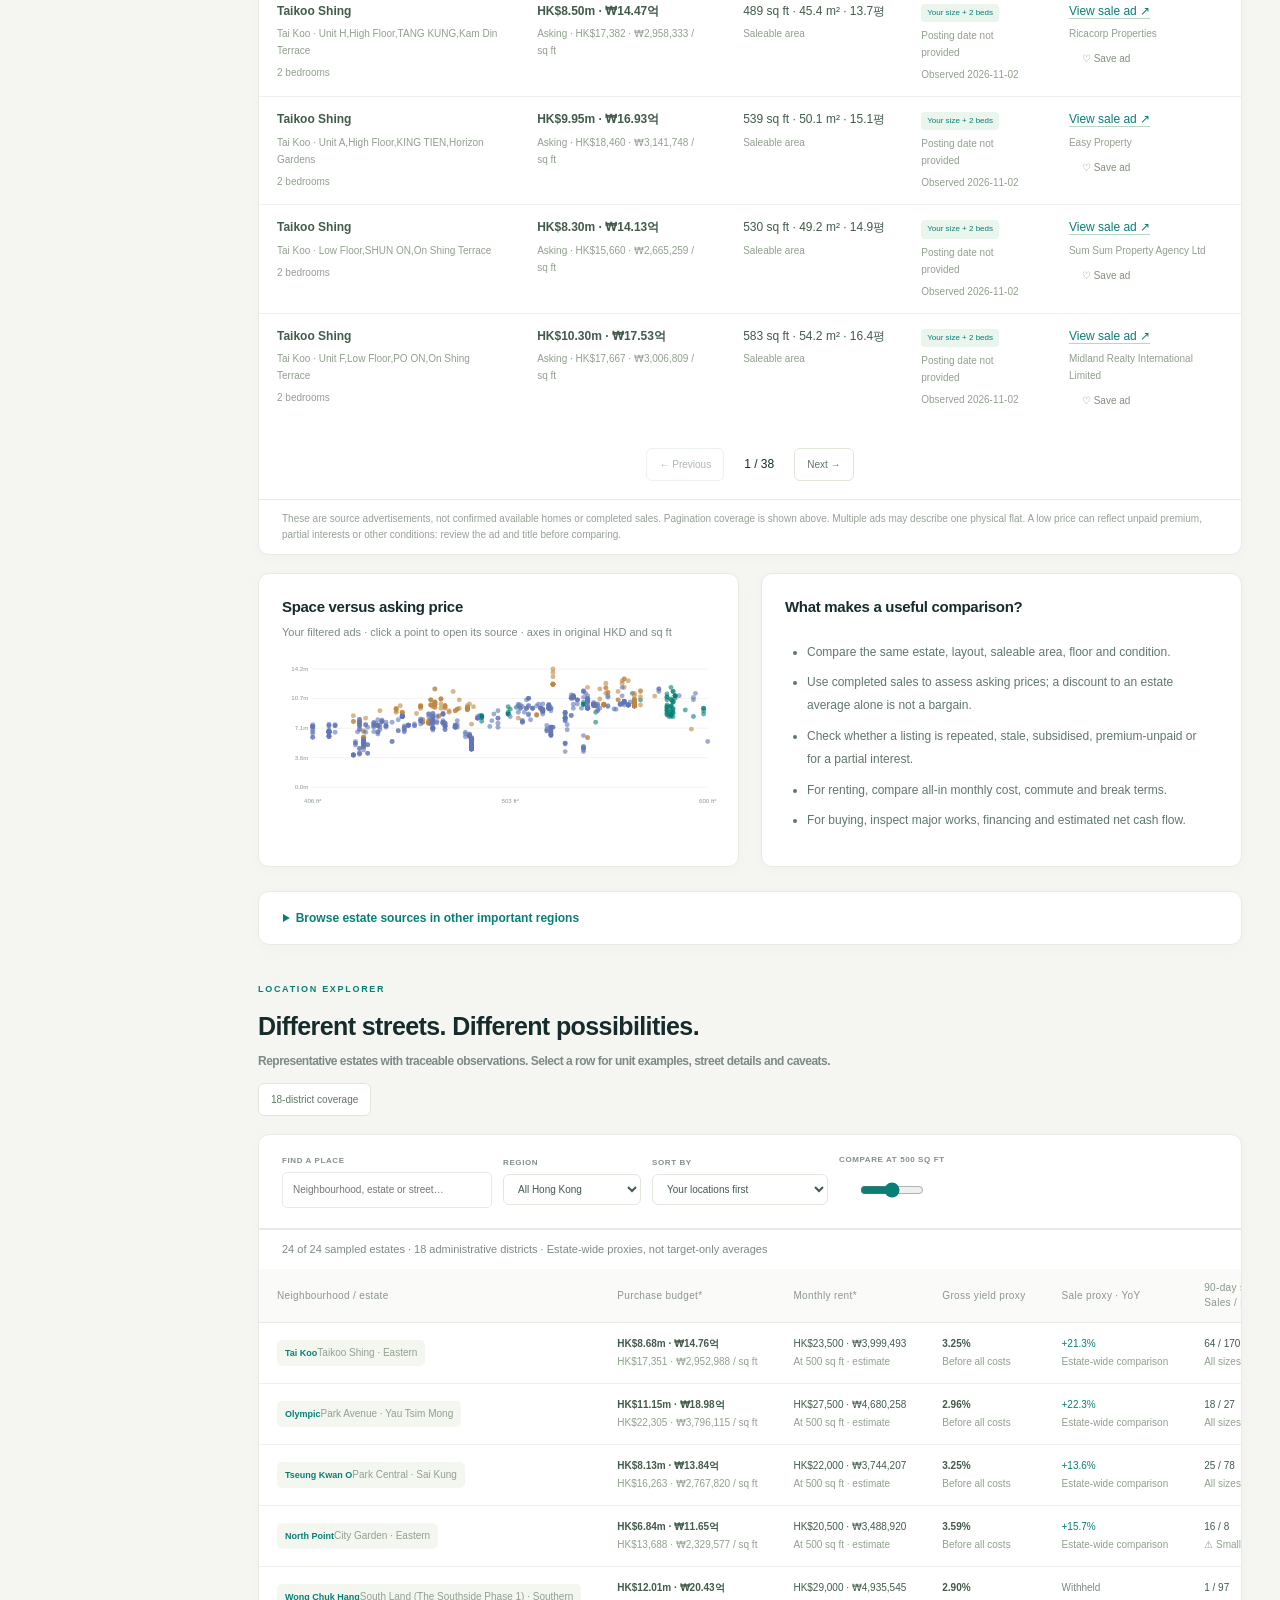
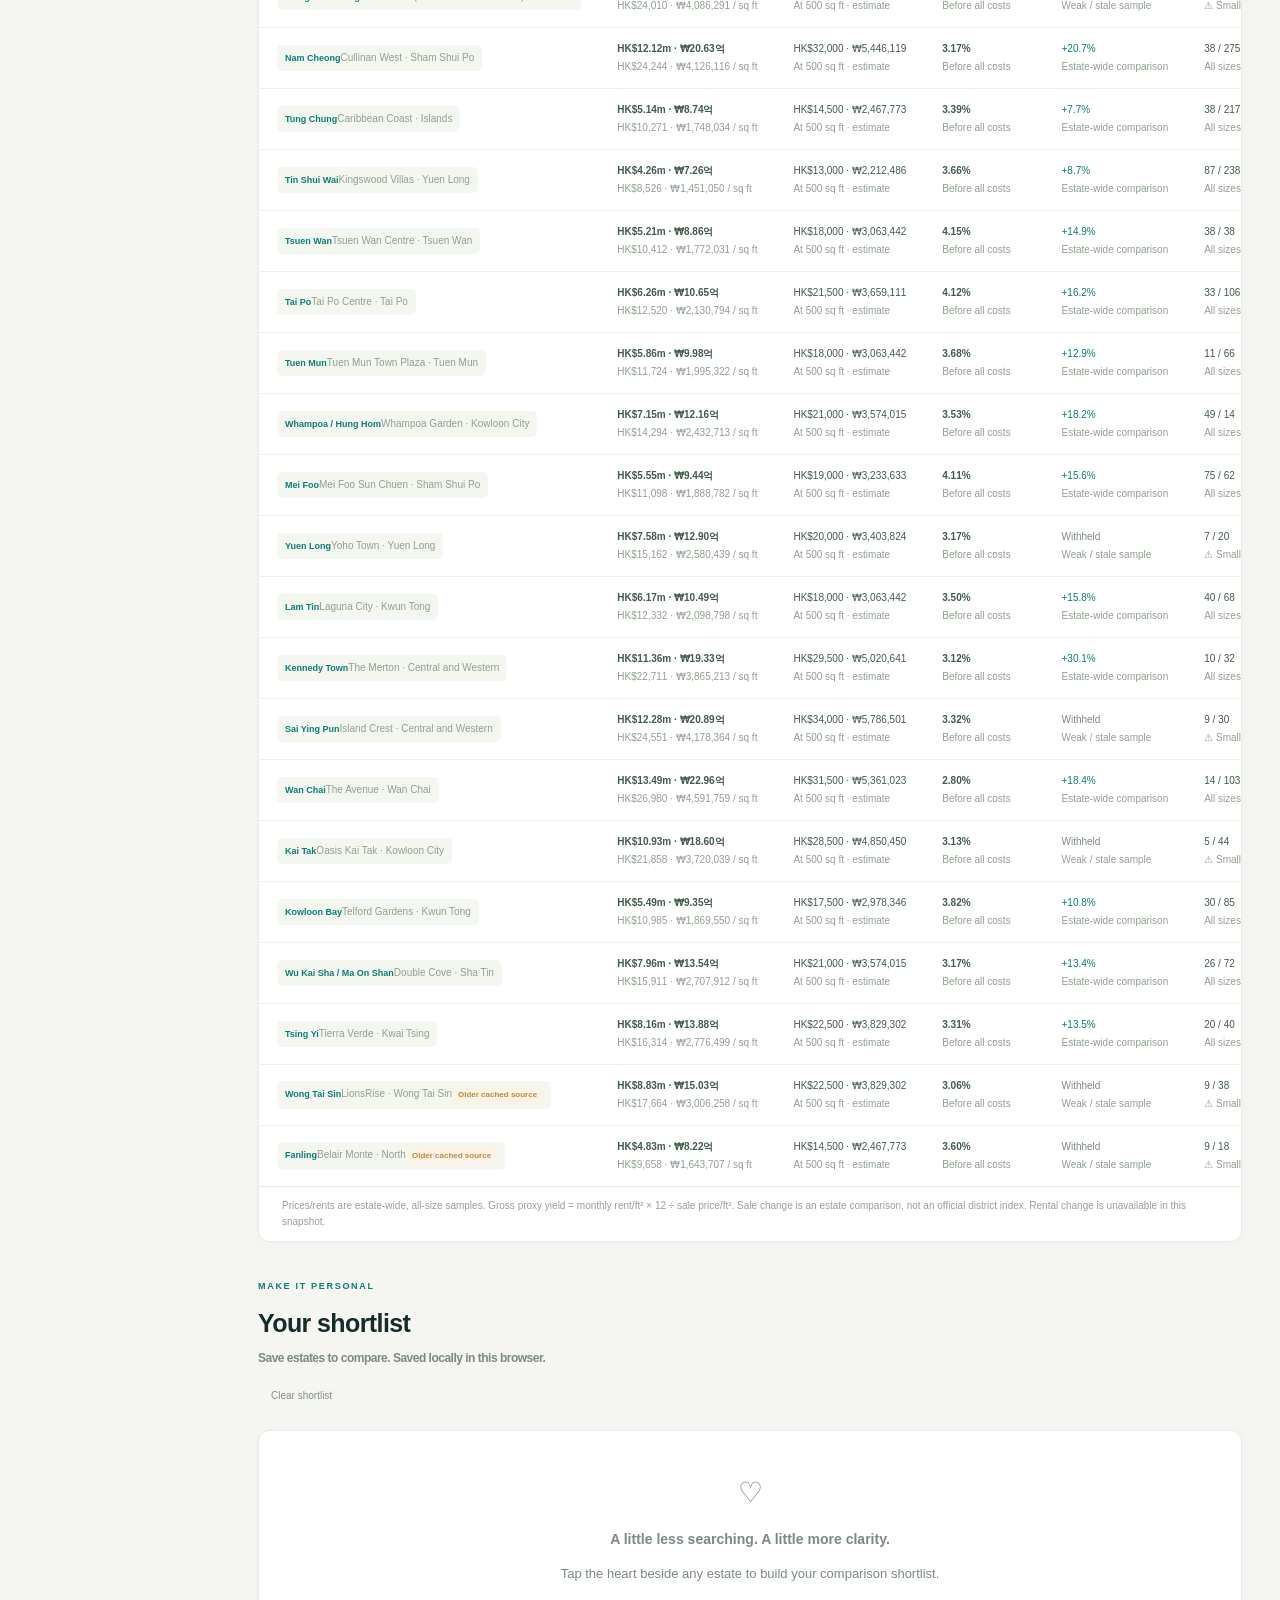
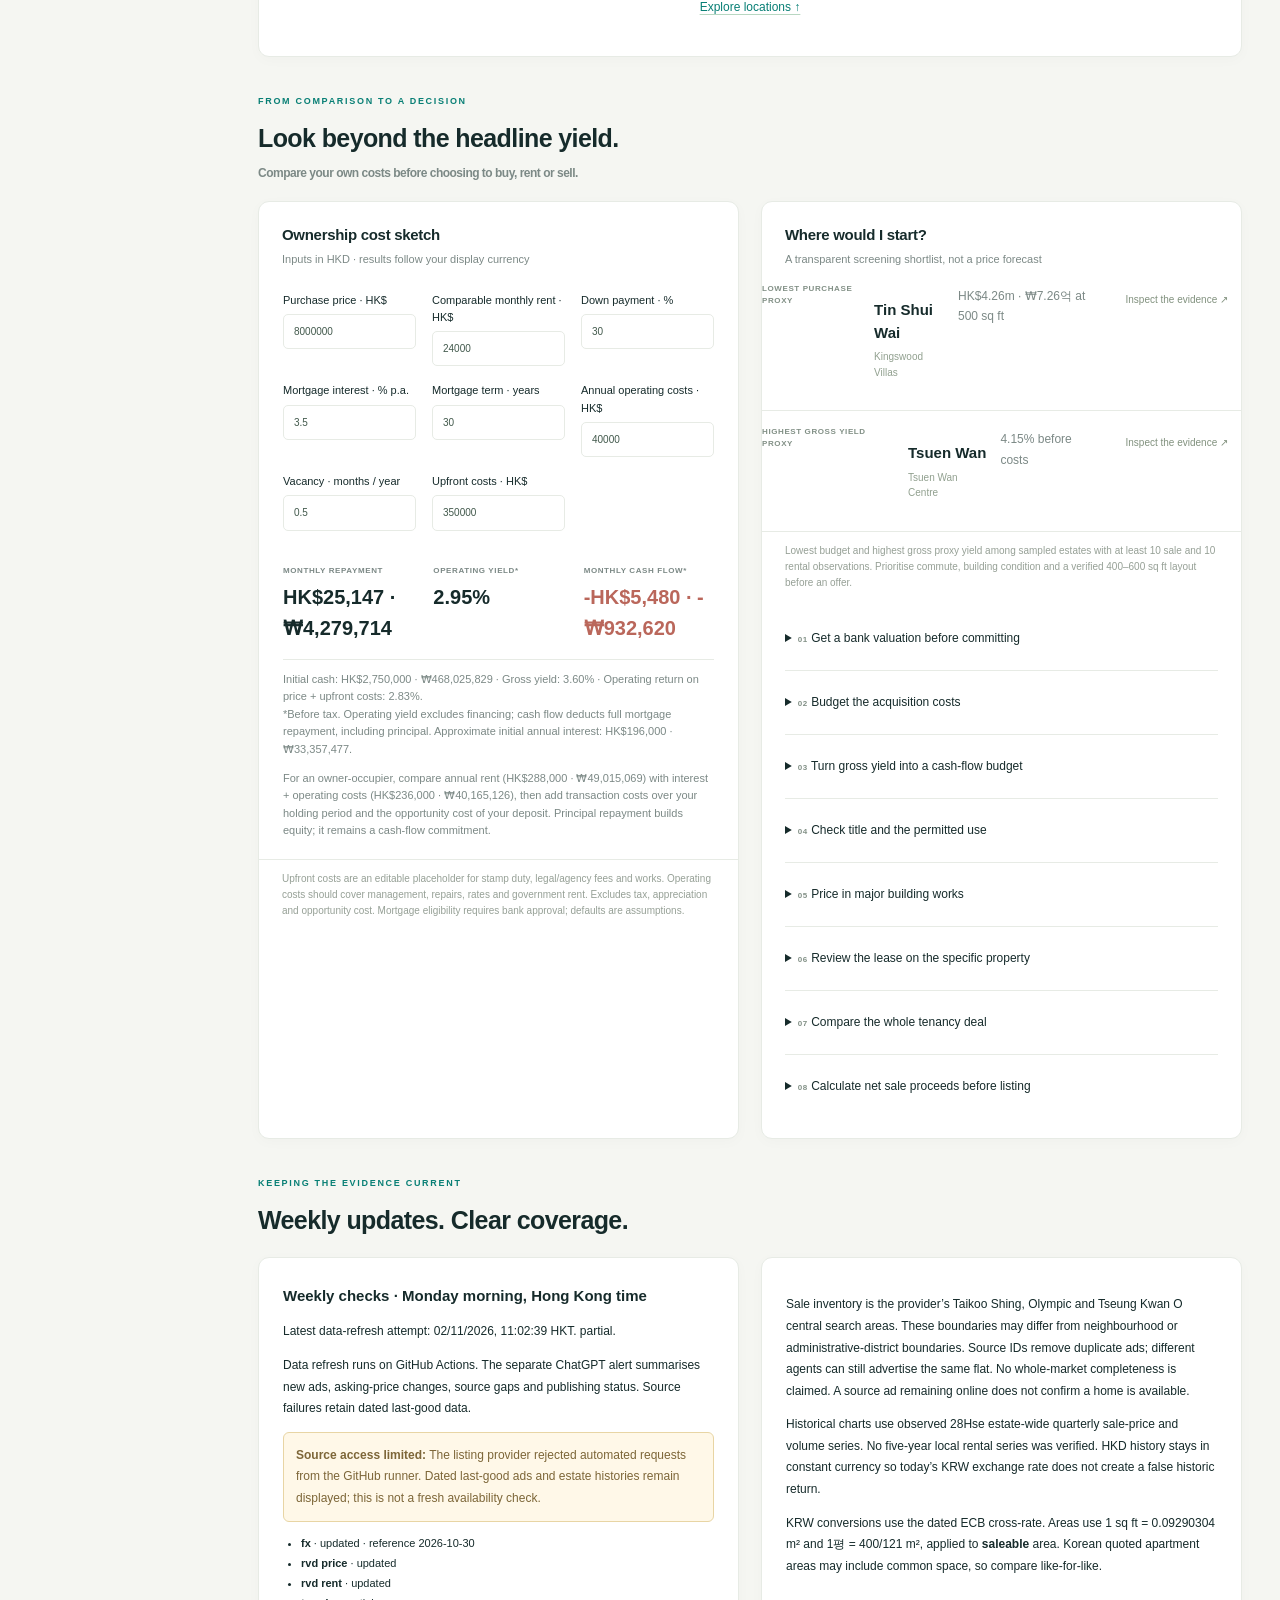
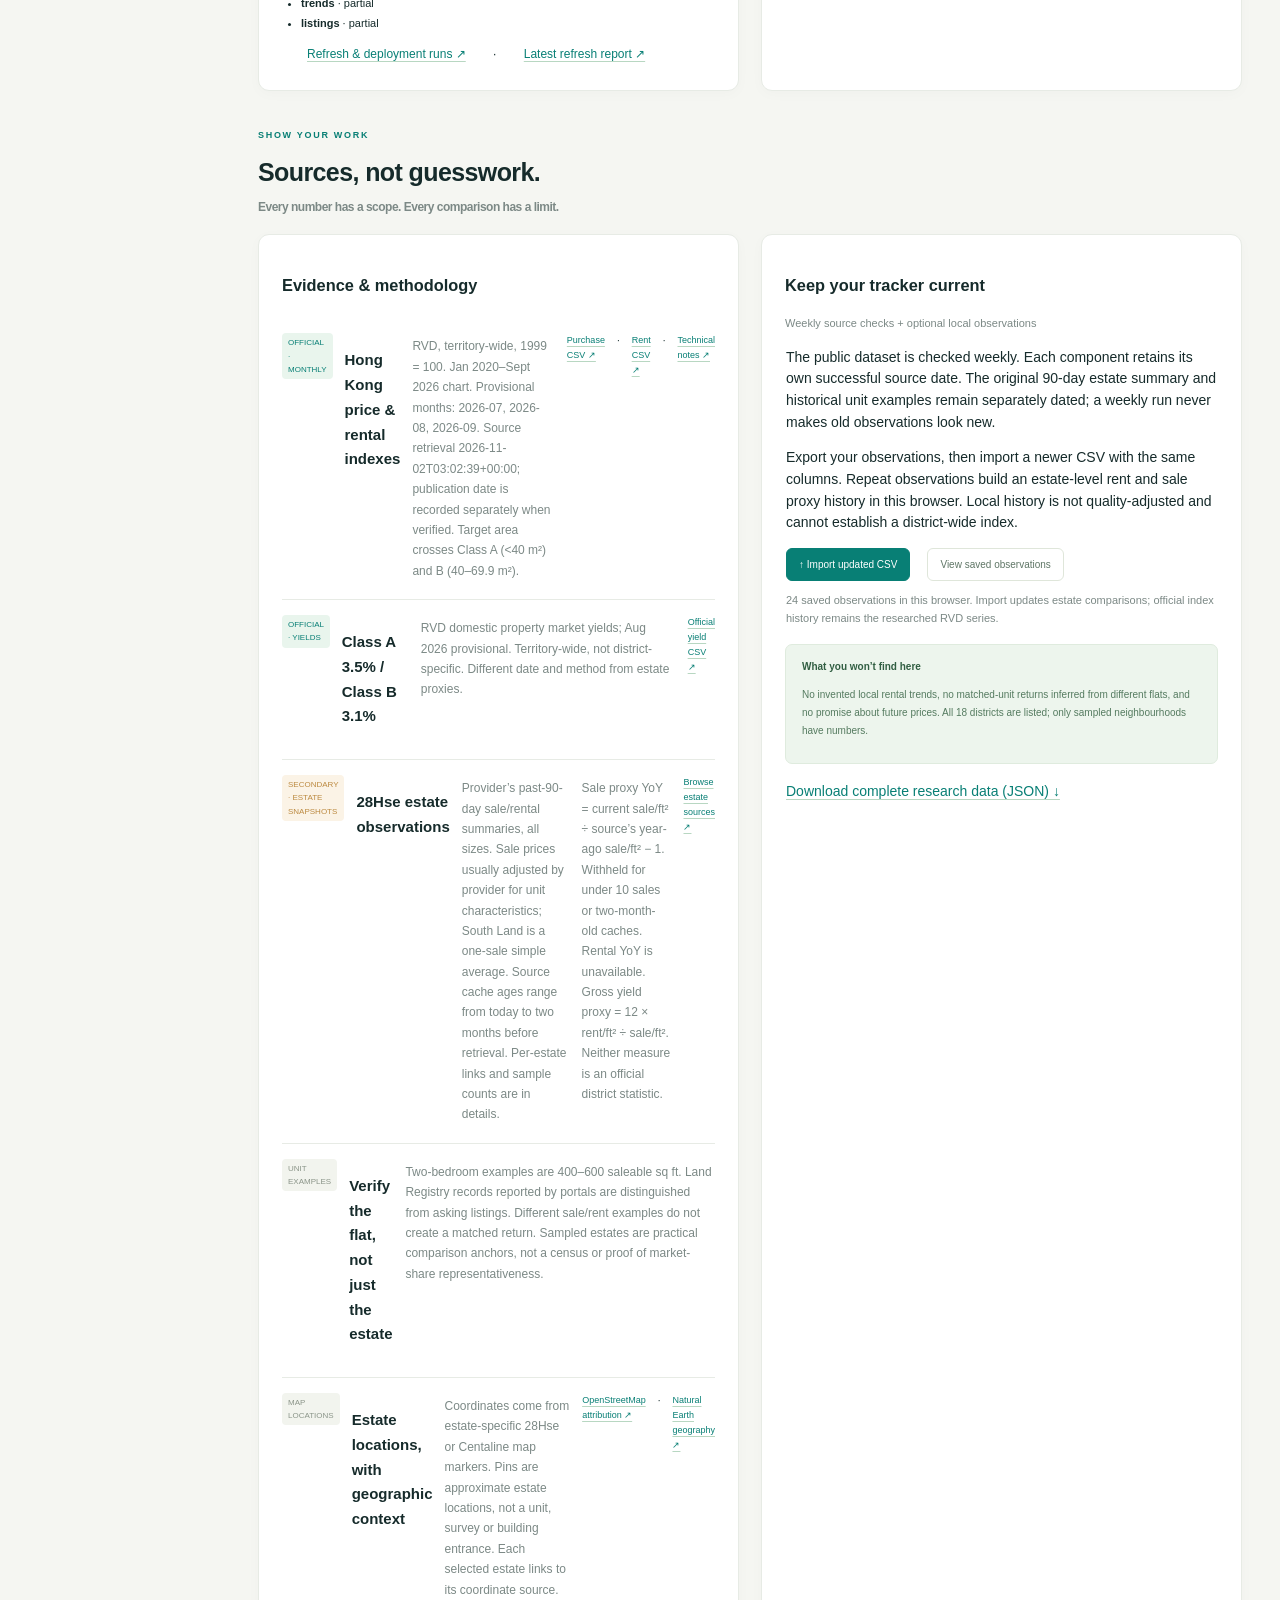
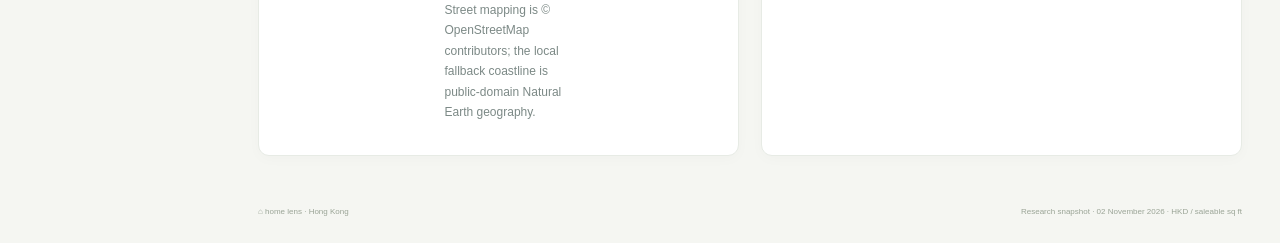
==== commit 61aff1ba: "Align historical comparison window when sources update at different times" ====
--- a/hong-kong-property/index.html
+++ b/hong-kong-property/index.html
@@ -11,7 +11,7 @@
 <div class="map-layout"><div class="map-stage"><div id="propertyMap" role="region" aria-label="Interactive Hong Kong estate map"></div><div id="mapNotice" class="map-notice hidden" role="status">Street map tiles are unavailable. Approximate estate locations and the local coastline remain visible.</div><div class="map-key"><span id="mapCount">3 locations</span><span class="map-gradient"></span><span id="mapLegend">Lower → higher purchase budget</span></div></div><aside id="mapEstateCard" class="map-estate-card" aria-label="Selected estate details" aria-live="polite"></aside></div>
 <div class="map-quick-locations" id="mapQuickLocations" aria-label="Jump to a featured location"></div><div class="chart-foot">Pins show approximate estate locations from estate-source maps, not exact flat entrances. Budgets use all-size estate averages × selected saleable area. Gross yields are before costs; no district rental trend is inferred. Pan or use +/− to explore.</div></div></section>
 
-<section id="local-history" class="market-section"><div class="section-title"><div><div class="eyebrow">FIVE YEARS, WITH CONTEXT</div><h2>Price history you can inspect.</h2><p id="localTrendPeriod">Loading quarterly estate observations…</p></div></div><div class="panel"><div class="trend-controls"><label>Location / estate<select id="trendEstate"><option value="focus">Compare the three focus estates</option></select></label><label>Chart view<select id="trendMeasure"><option value="rebased">Rebased · five-year start = 100</option><option value="absolute">Actual HK$ / saleable sq ft</option></select></label><label class="checkbox-label"><input type="checkbox" id="showPartial"> Include current partial quarter</label></div><div class="local-trend-legend" id="localTrendLegend"></div><div id="localTrendUnit" class="chart-axis-note"></div><div id="localTrendChart" class="chart-wrap"></div><div id="localTrendStats" class="local-trend-stats"></div><div class="chart-foot" id="trendMethod"></div><div class="panel-head"><div><h3 class="panel-title">How many flats traded?</h3><p class="panel-subtitle">Transaction volume supports the price comparison; low samples can distort averages.</p></div></div><div id="volumeChart" class="chart-wrap"></div><details class="trend-data-table"><summary>Inspect quarterly prices, counts and sources</summary><div class="table-wrap"><table><thead><tr><th>Estate</th><th>Quarter</th><th>Sale price / area</th><th>Transactions</th><th>Evidence</th></tr></thead><tbody id="trendDataRows"></tbody></table></div></details></div></section>
+<section id="local-history" class="market-section"><div class="section-title"><div><div class="eyebrow">FIVE YEARS, WITH CONTEXT</div><h2>Price history you can inspect.</h2><p id="localTrendPeriod">Loading quarterly estate observations…</p></div></div><div class="panel"><div class="trend-controls"><label>Location / estate<select id="trendEstate"><option value="focus">Compare the three focus estates</option></select></label><label>Chart view<select id="trendMeasure"><option value="rebased">Rebased · five-year start = 100</option><option value="absolute">Actual HK$ / saleable sq ft</option></select></label><label class="checkbox-label"><input type="checkbox" id="showPartial"> Include partial observations</label></div><div class="local-trend-legend" id="localTrendLegend"></div><div id="localTrendUnit" class="chart-axis-note"></div><div id="localTrendChart" class="chart-wrap"></div><div id="localTrendStats" class="local-trend-stats"></div><div class="chart-foot" id="trendMethod"></div><div class="panel-head"><div><h3 class="panel-title">How many flats traded?</h3><p class="panel-subtitle">Transaction volume supports the price comparison; low samples can distort averages.</p></div></div><div id="volumeChart" class="chart-wrap"></div><details class="trend-data-table"><summary>Inspect quarterly prices, counts and sources</summary><div class="table-wrap"><table><thead><tr><th>Estate</th><th>Quarter</th><th>Sale price / area</th><th>Transactions</th><th>Evidence</th></tr></thead><tbody id="trendDataRows"></tbody></table></div></details></div></section>
 <div class="chart-grid"><article class="panel"><div class="panel-head"><div><h2 class="panel-title">The bigger picture</h2><p class="panel-subtitle">Official territory-wide indexes · 1999 = 100</p></div><div class="range-tabs" aria-label="Chart time range"><button class="range-btn" data-range="12">1Y</button><button class="range-btn active" data-range="36">3Y</button><button class="range-btn" data-range="all">All</button></div></div><div class="legend"><span><i class="legend-dot" style="background:#087f75"></i>Purchase price</span><span><i class="legend-dot" style="background:#d9a25d"></i>Rent</span><select id="indexClass" aria-label="Index property class"><option value="">All classes</option><option value="A">Class A · under 40 m²</option><option value="B">Class B · 40–69.9 m²</option></select></div><div id="indexChart" class="chart-wrap"></div><div class="chart-foot">RVD monthly series · Latest 3 months provisional. Class A + B span your target size.<br>Index levels are not HK$ prices; differing bases do not measure affordability.</div></article>
 <article class="panel"><div class="panel-head"><div><h2 class="panel-title" id="barTitle">A neighbourhood, a price point</h2><p class="panel-subtitle" id="barSubtitle">Your three focus locations · 500 sq ft indicative budget</p></div><select id="barScope" aria-label="Locations shown in comparison chart"><option value="featured">Your three focus locations</option><option value="all">All 24 estates</option></select></div><div id="districtBars" class="comparison-bars"></div><div class="chart-foot">Estate-wide 90-day averages × floor area. These are comparison estimates, not valuations for a two-bedroom flat.</div></article></div>
 <div class="callout"><span>↗</span><div><strong id="marketHeadline">Loading market signal…</strong><p id="marketSignal"></p></div><a class="inline-link" href="#sources">How to read the data ↗</a></div></section>
